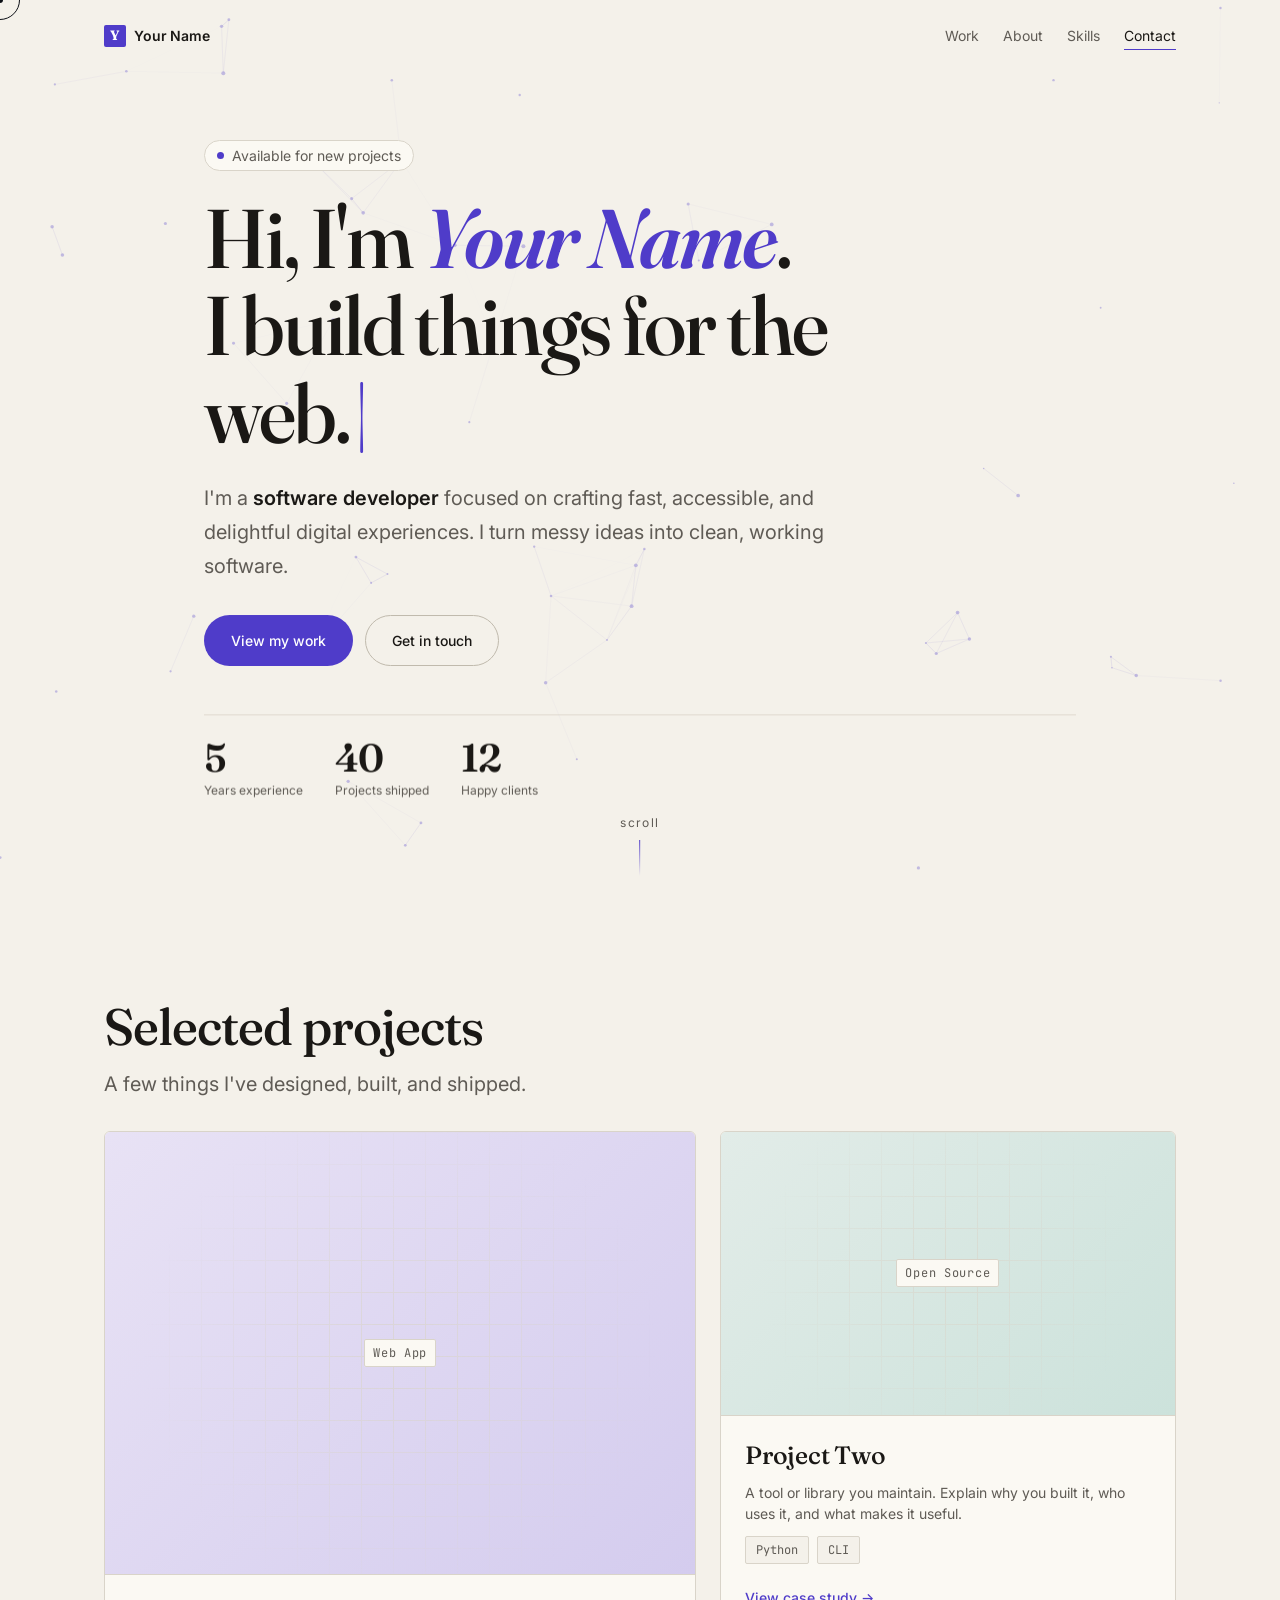
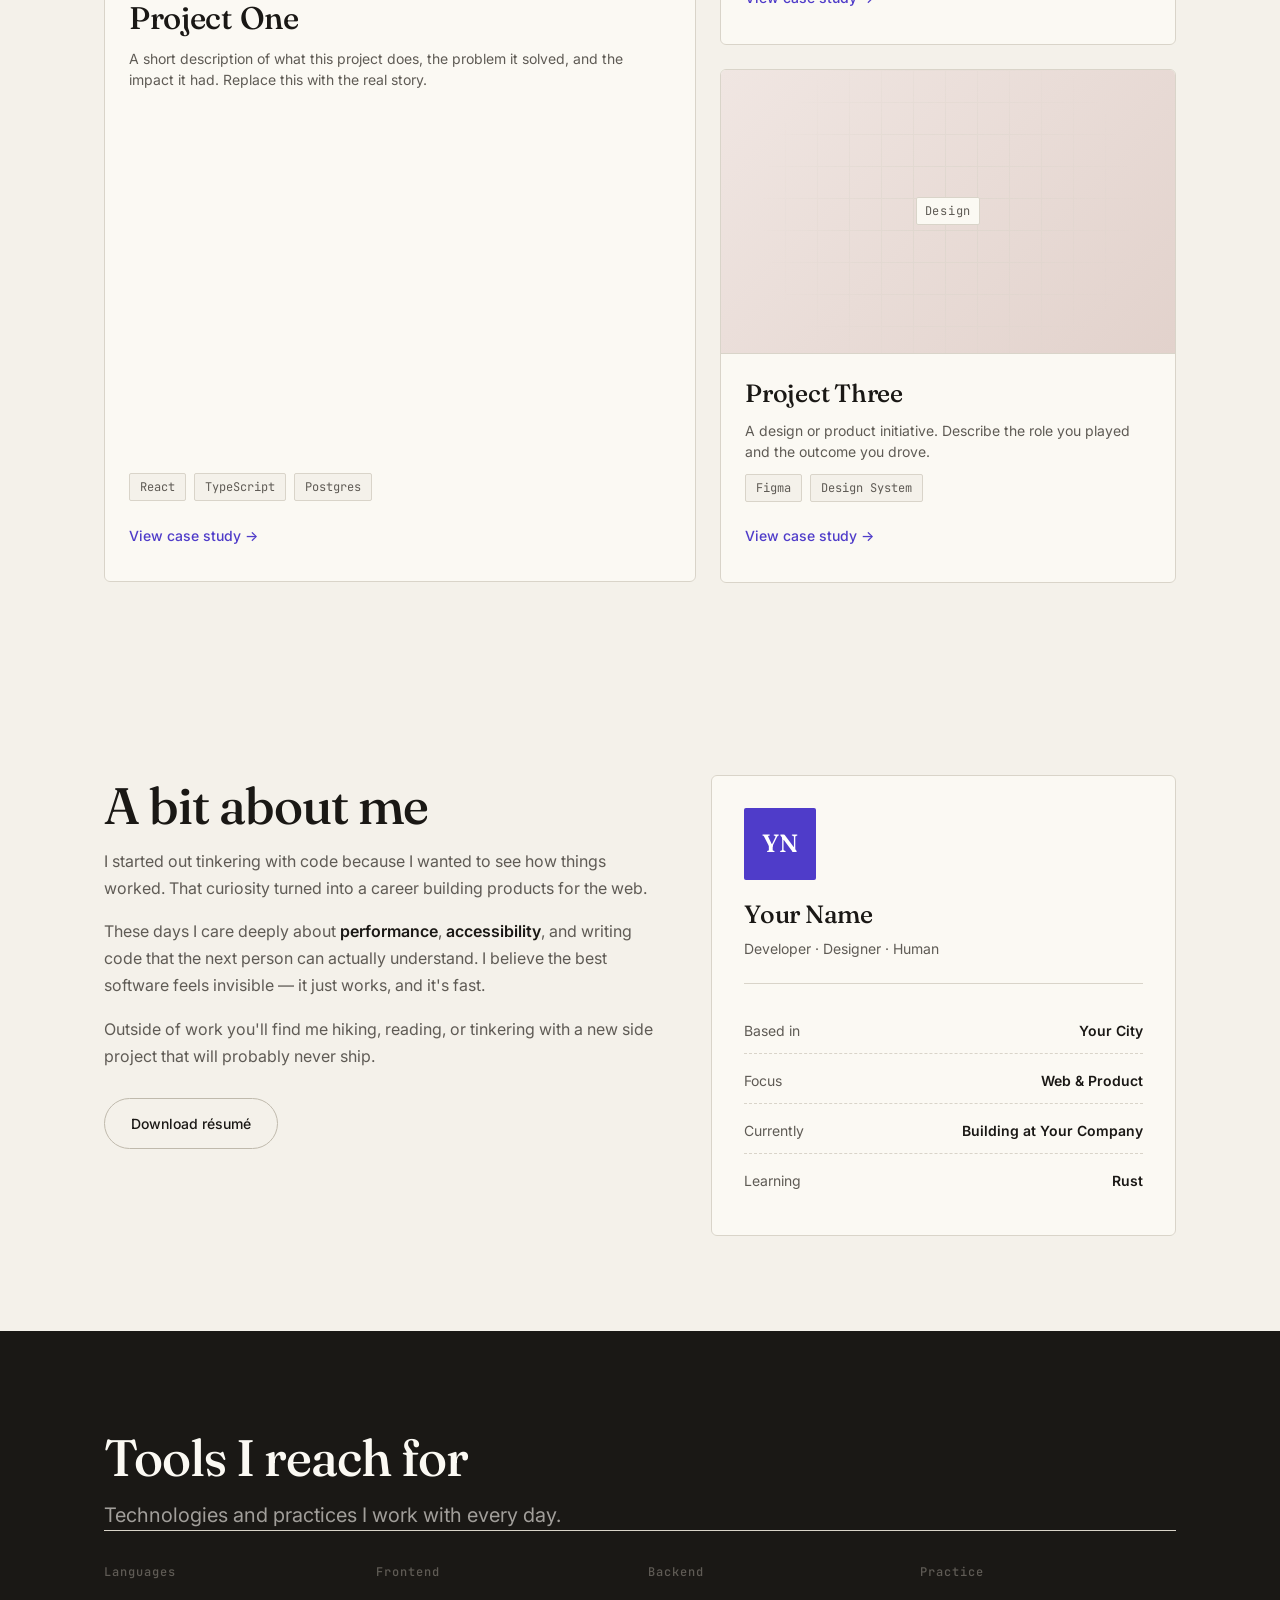
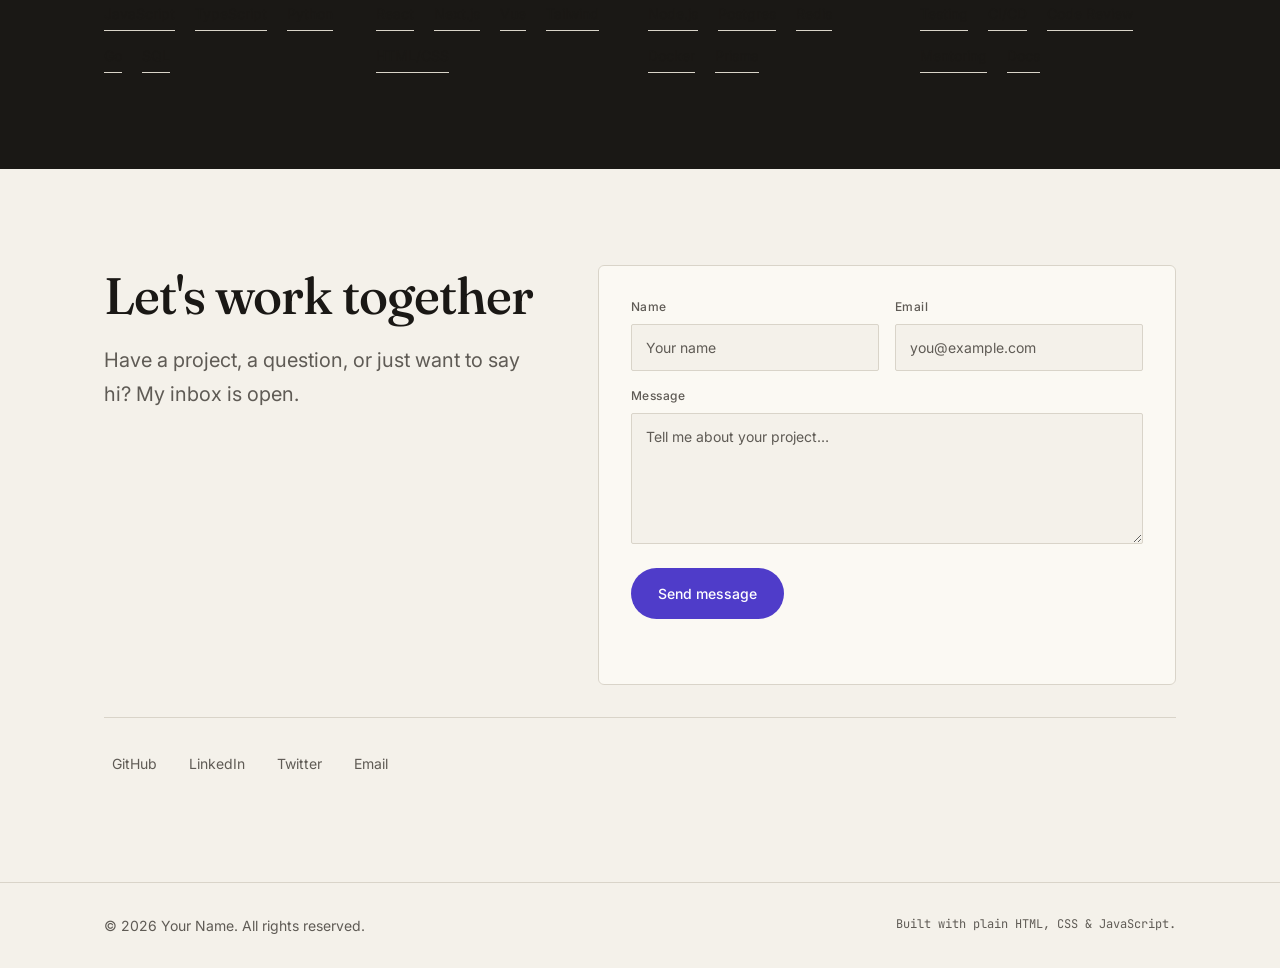
==== index.html @ 892202ac "Initial commit: animated portfolio site" ====
<!DOCTYPE html>
<html lang="en">
<head>
  <meta charset="UTF-8" />
  <meta name="viewport" content="width=device-width, initial-scale=1.0" />
  <title>Your Name — Portfolio</title>
  <meta name="description" content="Personal portfolio of Your Name — developer, builder, and problem solver." />

  <link rel="preconnect" href="https://fonts.googleapis.com" />
  <link rel="preconnect" href="https://fonts.gstatic.com" crossorigin />
  <link href="https://fonts.googleapis.com/css2?family=Fraunces:ital,opsz,wght@0,9..144,400;0,9..144,500;0,9..144,600;1,9..144,500;1,9..144,600&family=Inter:wght@400;500;600&family=JetBrains+Mono:wght@400;500&display=swap" rel="stylesheet" />
  <link rel="stylesheet" href="assets/styles.css" />
  <link rel="icon" href="data:image/svg+xml,<svg xmlns='http://www.w3.org/2000/svg' viewBox='0 0 100 100'><text y='.9em' font-size='90'>Y</text></svg>" />
</head>
<body>
  <!-- Custom cursor -->
  <div class="cursor" aria-hidden="true"></div>
  <div class="cursor-dot" aria-hidden="true"></div>

  <!-- Progress bar -->
  <div class="scroll-progress" aria-hidden="true"></div>

  <!-- ============ NAV ============ -->
  <header class="nav" id="nav">
    <div class="nav__inner container">
      <a href="#top" class="nav__brand">
        <span class="nav__brand-mark">Y</span>
        <span>Your Name</span>
      </a>

      <nav class="nav__links" id="navLinks">
        <a href="#work">Work</a>
        <a href="#about">About</a>
        <a href="#skills">Skills</a>
        <a href="#contact">Contact</a>
      </nav>

      <button class="nav__toggle" id="navToggle" aria-label="Toggle menu" aria-expanded="false">
        <span></span><span></span><span></span>
      </button>
    </div>
  </header>

  <main id="top">
    <!-- ============ HERO ============ -->
    <section class="hero">
      <canvas class="hero__canvas" aria-hidden="true"></canvas>
      <div class="container hero__inner">
        <p class="hero__eyebrow reveal">
          <span class="pulse"></span> Available for new projects
        </p>

        <h1 class="hero__title reveal">
          Hi, I'm <span class="gradient-text">Your Name</span>.<br />
          <span class="typewriter" data-words="I build things for the web.,I craft digital experiences.,I ship clean, working software."></span><span class="type-cursor" aria-hidden="true">|</span>
        </h1>

        <p class="hero__subtitle reveal">
          I'm a <strong>software developer</strong> focused on crafting fast, accessible,
          and delightful digital experiences. I turn messy ideas into clean, working software.
        </p>

        <div class="hero__actions reveal">
          <a href="#work" class="btn btn--primary" data-magnetic>View my work</a>
          <a href="#contact" class="btn btn--ghost" data-magnetic>Get in touch</a>
        </div>

        <div class="hero__meta reveal">
          <div class="stat">
            <span class="stat__num" data-count="5">0</span>
            <span class="stat__label">Years experience</span>
          </div>
          <div class="stat">
            <span class="stat__num" data-count="40">0</span>
            <span class="stat__label">Projects shipped</span>
          </div>
          <div class="stat">
            <span class="stat__num" data-count="12">0</span>
            <span class="stat__label">Happy clients</span>
          </div>
        </div>
      </div>

      <div class="hero__scroll" aria-hidden="true">
        <span>scroll</span>
        <div class="hero__scroll-line"></div>
      </div>
    </section>

    <!-- ============ WORK ============ -->
    <section class="section" id="work">
      <div class="container">
        <header class="section__head reveal">
          <h2 class="section__title">Selected projects</h2>
          <p class="section__desc">A few things I've designed, built, and shipped.</p>
        </header>

        <div class="grid grid--work">
          <article class="card reveal" data-tilt>
            <div class="card__media card__media--a">
              <span class="card__badge">Web App</span>
            </div>
            <div class="card__body">
              <h3 class="card__title">Project One</h3>
              <p class="card__text">
                A short description of what this project does, the problem it solved,
                and the impact it had. Replace this with the real story.
              </p>
              <ul class="tags">
                <li>React</li><li>TypeScript</li><li>Postgres</li>
              </ul>
              <a class="card__link" href="#">View case study</a>
            </div>
          </article>

          <article class="card reveal" data-tilt>
            <div class="card__media card__media--b">
              <span class="card__badge">Open Source</span>
            </div>
            <div class="card__body">
              <h3 class="card__title">Project Two</h3>
              <p class="card__text">
                A tool or library you maintain. Explain why you built it, who uses it,
                and what makes it useful.
              </p>
              <ul class="tags">
                <li>Python</li><li>CLI</li>
              </ul>
              <a class="card__link" href="#">View case study</a>
            </div>
          </article>

          <article class="card reveal" data-tilt>
            <div class="card__media card__media--c">
              <span class="card__badge">Design</span>
            </div>
            <div class="card__body">
              <h3 class="card__title">Project Three</h3>
              <p class="card__text">
                A design or product initiative. Describe the role you played and the
                outcome you drove.
              </p>
              <ul class="tags">
                <li>Figma</li><li>Design System</li>
              </ul>
              <a class="card__link" href="#">View case study</a>
            </div>
          </article>
        </div>
      </div>
    </section>

    <!-- ============ ABOUT ============ -->
    <section class="section" id="about">
      <div class="container about">
        <div class="about__text">
          <h2 class="section__title reveal">A bit about me</h2>
          <p class="reveal">
            I started out tinkering with code because I wanted to see how things worked.
            That curiosity turned into a career building products for the web.
          </p>
          <p class="reveal">
            These days I care deeply about <strong>performance</strong>, <strong>accessibility</strong>,
            and writing code that the next person can actually understand. I believe the best
            software feels invisible — it just works, and it's fast.
          </p>
          <p class="reveal">
            Outside of work you'll find me hiking, reading,
            or tinkering with a new side project that will probably never ship.
          </p>
          <a href="#" class="btn btn--ghost reveal" data-magnetic>Download résumé</a>
        </div>

        <aside class="about__card reveal">
          <div class="avatar">YN</div>
          <h3 class="about__name">Your Name</h3>
          <p class="about__role">Developer · Designer · Human</p>

          <ul class="facts">
            <li><span>Based in</span><strong>Your City</strong></li>
            <li><span>Focus</span><strong>Web &amp; Product</strong></li>
            <li><span>Currently</span><strong>Building at Your Company</strong></li>
            <li><span>Learning</span><strong>Rust</strong></li>
          </ul>
        </aside>
      </div>
    </section>

    <!-- ============ SKILLS ============ -->
    <section class="section section--inverse" id="skills">
      <div class="container">
        <h2 class="section__title reveal">Tools I reach for</h2>
        <p class="section__desc reveal">Technologies and practices I work with every day.</p>

        <div class="skills reveal">
          <div class="skills__group">
            <h3>Languages</h3>
            <ul class="chips">
              <li>JavaScript</li><li>TypeScript</li><li>Python</li><li>Go</li><li>SQL</li>
            </ul>
          </div>
          <div class="skills__group">
            <h3>Frontend</h3>
            <ul class="chips">
              <li>React</li><li>Next.js</li><li>Vue</li><li>Tailwind</li><li>HTML/CSS</li>
            </ul>
          </div>
          <div class="skills__group">
            <h3>Backend</h3>
            <ul class="chips">
              <li>Node.js</li><li>Postgres</li><li>Redis</li><li>Docker</li><li>Prisma</li>
            </ul>
          </div>
          <div class="skills__group">
            <h3>Practice</h3>
            <ul class="chips">
              <li>Testing</li><li>CI/CD</li><li>Code Review</li><li>Mentoring</li><li>Docs</li>
            </ul>
          </div>
        </div>
      </div>
    </section>

    <!-- ============ CONTACT ============ -->
    <section class="section" id="contact">
      <div class="container contact">
        <div>
          <h2 class="section__title reveal">Let's work together</h2>
          <p class="contact__intro reveal">
            Have a project, a question, or just want to say hi? My inbox is open.
          </p>
        </div>

        <form class="form reveal" id="contactForm" novalidate>
          <div class="form__row">
            <label class="field">
              <span>Name</span>
              <input type="text" name="name" placeholder="Your name" required />
            </label>
            <label class="field">
              <span>Email</span>
              <input type="email" name="email" placeholder="you@example.com" required />
            </label>
          </div>
          <label class="field">
            <span>Message</span>
            <textarea name="message" rows="5" placeholder="Tell me about your project…" required></textarea>
          </label>
          <button class="btn btn--primary" type="submit" data-magnetic>Send message</button>
          <p class="form__note" id="formNote" role="status"></p>
        </form>
      </div>
      <div class="container">
        <ul class="socials reveal">
          <li><a href="#" aria-label="GitHub" data-magnetic>GitHub</a></li>
          <li><a href="#" aria-label="LinkedIn" data-magnetic>LinkedIn</a></li>
          <li><a href="#" aria-label="Twitter" data-magnetic>Twitter</a></li>
          <li><a href="mailto:you@example.com" aria-label="Email" data-magnetic>Email</a></li>
        </ul>
      </div>
    </section>
  </main>

  <!-- ============ FOOTER ============ -->
  <footer class="footer">
    <div class="container footer__inner">
      <p>© <span id="year">2026</span> Your Name. All rights reserved.</p>
      <p class="footer__built">Built with plain HTML, CSS &amp; JavaScript.</p>
    </div>
  </footer>

  <button class="to-top" id="toTop" aria-label="Back to top">↑</button>

  <script src="assets/main.js"></script>
</body>
</html>
---- assets/styles.css ----
/* =========================================================
   Portfolio — design tokens + styles
   Theme: warm paper ground, indigo-violet accent.
   ========================================================= */

:root {
  /* ---- Color: named by role ---- */
  --surface-sunken:  #F4F1EA;   /* page ground */
  --surface-raised:  #FBF9F3;   /* panels, cards */
  --surface-active:  #EDE9E0;   /* hover / selected */
  --surface-inverse: #1A1815;   /* dark panels on light ground */

  --line-subtle:     #D9D4C9;
  --line-strong:     #BFB9AC;

  --ink-primary:     #1A1815;   /* body text */
  --ink-secondary:   #5F5B55;   /* metadata — 4.5:1 on --surface-sunken */
  --ink-on-inverse:  #FBF9F3;

  --accent:          #4F3CC9;   /* the one saturated color */
  --accent-hover:    #3F2FB0;
  --accent-quiet:    #E5E1F5;
  --accent-ink:      #FFFFFF;

  --danger:          #C2453A;

  /* ---- Type ---- */
  --font-display: "Fraunces", "Iowan Old Style", "Times New Roman", serif;
  --font-text:    "Inter", system-ui, -apple-system, "Segoe UI", sans-serif;
  --font-data:    "JetBrains Mono", ui-monospace, "SF Mono", Menlo, monospace;

  /* Scale: major third 1.25, 1rem base */
  --text-xs:   0.75rem;
  --text-sm:   0.875rem;
  --text-base: 1rem;
  --text-lg:   1.25rem;
  --text-xl:   1.5625rem;
  --text-2xl:  1.953rem;
  --text-3xl:  2.441rem;
  --text-4xl:  3.052rem;
  --text-5xl:  3.815rem;

  --leading-tight:  1.05;
  --leading-snug:   1.2;
  --leading-normal: 1.5;
  --leading-prose:  1.7;   /* serif body gets more air */

  /* ---- Space: 4px base ---- */
  --space-1:  0.25rem;
  --space-2:  0.5rem;
  --space-3:  0.75rem;
  --space-4:  1rem;
  --space-6:  1.5rem;
  --space-8:  2rem;
  --space-12: 3rem;
  --space-16: 4rem;
  --space-24: 6rem;

  /* ---- Shape ---- */
  --radius-tight: 2px;
  --radius-panel: 6px;
  --radius-pill:  999px;

  /* ---- Motion ---- */
  --dur-micro:  120ms;
  --dur-small:  200ms;
  --dur-medium: 320ms;
  --dur-large:  520ms;

  --ease-out:       cubic-bezier(0.16, 1, 0.3, 1);
  --ease-in:        cubic-bezier(0.55, 0, 1, 0.45);
  --ease-in-out:    cubic-bezier(0.65, 0, 0.35, 1);
  --ease-overshoot: cubic-bezier(0.34, 1.56, 0.64, 1);

  /* ---- Layout ---- */
  --container: 1120px;
  --nav-h: 72px;
  --max-prose: 68ch;
}

/* ---------- Reset ---------- */
*, *::before, *::after { box-sizing: border-box; }
* { margin: 0; }

html {
  scroll-behavior: smooth;
  scroll-padding-top: var(--nav-h);
  -webkit-text-size-adjust: 100%;
}

body {
  font-family: var(--font-text);
  font-size: var(--text-base);
  line-height: var(--leading-normal);
  background: var(--surface-sunken);
  color: var(--ink-primary);
  -webkit-font-smoothing: antialiased;
  text-rendering: optimizeLegibility;
  overflow-x: hidden;
}

img, svg, canvas { display: block; max-width: 100%; }
a { color: inherit; text-decoration: none; }
button { font: inherit; color: inherit; cursor: pointer; }
ul { list-style: none; padding: 0; }

:focus-visible {
  outline: 2px solid var(--accent);
  outline-offset: 3px;
  border-radius: var(--radius-tight);
}

.container {
  width: 100%;
  max-width: var(--container);
  margin-inline: auto;
  padding-inline: var(--space-6);
}

/* ---------- Scroll progress ---------- */
.scroll-progress {
  position: fixed;
  inset: 0 auto auto 0;
  height: 2px;
  width: 0%;
  background: var(--accent);
  z-index: 120;
  transition: width 80ms linear;
}

/* =========================================================
   CUSTOM CURSOR
   ========================================================= */
.cursor,
.cursor-dot {
  position: fixed;
  top: 0; left: 0;
  pointer-events: none;
  z-index: 200;
  mix-blend-mode: difference;
  will-change: transform;
}
.cursor {
  width: 40px; height: 40px;
  margin: -20px 0 0 -20px;
  border: 1px solid #fff;
  border-radius: 50%;
  transition: width var(--dur-micro) var(--ease-out),
              height var(--dur-micro) var(--ease-out),
              margin var(--dur-micro) var(--ease-out),
              background var(--dur-micro) var(--ease-out);
}
.cursor-dot {
  width: 6px; height: 6px;
  margin: -3px 0 0 -3px;
  background: #fff;
  border-radius: 50%;
}
.cursor.is-hover {
  width: 72px; height: 72px;
  margin: -36px 0 0 -36px;
  background: rgba(255, 255, 255, 0.08);
}
@media (hover: none), (pointer: coarse) {
  .cursor, .cursor-dot { display: none; }
}

/* =========================================================
   NAV
   ========================================================= */
.nav {
  position: fixed;
  inset: 0 0 auto 0;
  height: var(--nav-h);
  z-index: 100;
  transition: background var(--dur-small) var(--ease-out),
              border-color var(--dur-small) var(--ease-out),
              backdrop-filter var(--dur-small);
  border-bottom: 1px solid transparent;
}
.nav.is-stuck {
  background: rgba(244, 241, 234, 0.82);
  backdrop-filter: blur(14px) saturate(140%);
  border-bottom-color: var(--line-subtle);
}
.nav__inner {
  height: 100%;
  display: flex;
  align-items: center;
  justify-content: space-between;
  gap: var(--space-6);
}
.nav__brand {
  display: flex;
  align-items: center;
  gap: var(--space-2);
  font-weight: 600;
  letter-spacing: -0.01em;
  font-size: var(--text-sm);
  min-height: 44px;
}
.nav__brand-mark {
  width: 22px; height: 22px;
  border-radius: var(--radius-tight);
  background: var(--accent);
  display: grid;
  place-items: center;
  color: var(--accent-ink);
  font-family: var(--font-display);
  font-weight: 700;
  font-size: 0.85rem;
}
.nav__links {
  display: flex;
  gap: var(--space-6);
  font-size: var(--text-sm);
  color: var(--ink-secondary);
}
.nav__links a {
  position: relative;
  padding: var(--space-1) 0;
  transition: color var(--dur-micro) var(--ease-out);
}
.nav__links a:hover { color: var(--ink-primary); }
.nav__links a.is-active { color: var(--ink-primary); }
.nav__links a::after {
  content: "";
  position: absolute;
  left: 0; bottom: 0;
  width: 0; height: 1px;
  background: var(--accent);
  transition: width var(--dur-small) var(--ease-out);
}
.nav__links a:hover::after,
.nav__links a.is-active::after { width: 100%; }

.nav__toggle {
  display: none;
  width: 44px; height: 44px;
  background: transparent;
  border: 1px solid var(--line-subtle);
  border-radius: var(--radius-tight);
  padding: 11px 10px;
  flex-direction: column;
  justify-content: space-between;
}
.nav__toggle span {
  display: block;
  height: 2px;
  width: 100%;
  background: var(--ink-primary);
  transition: transform var(--dur-small) var(--ease-out), opacity var(--dur-micro);
}
.nav.is-open .nav__toggle span:nth-child(1) { transform: translateY(9px) rotate(45deg); }
.nav.is-open .nav__toggle span:nth-child(2) { opacity: 0; }
.nav.is-open .nav__toggle span:nth-child(3) { transform: translateY(-9px) rotate(-45deg); }

/* =========================================================
   HERO
   ========================================================= */
.hero {
  position: relative;
  min-height: 100svh;
  display: flex;
  align-items: center;
  padding: calc(var(--nav-h) + var(--space-8)) 0 var(--space-16);
  overflow: hidden;
  background: var(--surface-sunken);
}

.hero__canvas {
  position: absolute;
  inset: 0;
  width: 100%;
  height: 100%;
  pointer-events: none;
  opacity: 0.55;
}

.hero__inner { position: relative; z-index: 1; max-width: 920px; }

.hero__eyebrow {
  display: inline-flex;
  align-items: center;
  gap: var(--space-2);
  font-size: var(--text-sm);
  color: var(--ink-secondary);
  border: 1px solid var(--line-subtle);
  background: var(--surface-raised);
  padding: var(--space-1) var(--space-3);
  border-radius: var(--radius-pill);
  margin-bottom: var(--space-6);
}
.pulse {
  width: 7px; height: 7px;
  border-radius: 50%;
  background: var(--accent);
  box-shadow: 0 0 0 0 var(--accent-quiet);
  animation: pulse 2.4s infinite;
}
@keyframes pulse {
  70%  { box-shadow: 0 0 0 9px rgba(79, 60, 201, 0); }
  100% { box-shadow: 0 0 0 0 rgba(79, 60, 201, 0); }
}

.hero__title {
  font-family: var(--font-display);
  font-size: clamp(2.6rem, 7vw, 5.2rem);
  line-height: var(--leading-tight);
  letter-spacing: -0.025em;
  font-weight: 500;
  margin-bottom: var(--space-6);
  max-width: 14ch;
}

.hero__title .gradient-text {
  font-style: italic;
  font-weight: 600;
  color: var(--accent);
  background: none;
  -webkit-background-clip: border-box;
  background-clip: border-box;
}

/* typewriter */
.typewriter { color: var(--ink-primary); }
.type-cursor {
  display: inline-block;
  margin-left: 2px;
  color: var(--accent);
  animation: blink 1s steps(2, start) infinite;
}
@keyframes blink { 50% { opacity: 0; } }

.hero__subtitle {
  font-size: var(--text-lg);
  color: var(--ink-secondary);
  max-width: 52ch;
  margin-bottom: var(--space-8);
  line-height: var(--leading-prose);
}
.hero__subtitle strong { color: var(--ink-primary); font-weight: 600; }

.hero__actions {
  display: flex;
  flex-wrap: wrap;
  gap: var(--space-3);
  margin-bottom: var(--space-12);
}

.btn {
  display: inline-flex;
  align-items: center;
  justify-content: center;
  gap: var(--space-2);
  padding: 14px 26px;
  border-radius: var(--radius-pill);
  font-weight: 500;
  font-size: var(--text-sm);
  border: 1px solid transparent;
  transition: background var(--dur-micro) var(--ease-out),
              color var(--dur-micro) var(--ease-out),
              border-color var(--dur-micro) var(--ease-out),
              transform var(--dur-small) var(--ease-out),
              box-shadow var(--dur-small) var(--ease-out);
  position: relative;
  overflow: hidden;
}
.btn--primary {
  background: var(--accent);
  color: var(--accent-ink);
}
.btn--primary:hover {
  background: var(--accent-hover);
  transform: translateY(-2px);
  box-shadow: 0 12px 30px -12px rgba(79, 60, 201, 0.45);
}
.btn--ghost {
  border-color: var(--line-strong);
  background: transparent;
  color: var(--ink-primary);
}
.btn--ghost:hover {
  border-color: var(--accent);
  color: var(--accent);
  transform: translateY(-2px);
}
.btn:active { transform: translateY(0) scale(0.98); }

.hero__meta {
  display: flex;
  flex-wrap: wrap;
  gap: var(--space-8);
  padding-top: var(--space-6);
  border-top: 1px solid var(--line-subtle);
}
.stat { display: flex; flex-direction: column; gap: var(--space-1); }
.stat__num {
  font-family: var(--font-display);
  font-size: var(--text-3xl);
  font-weight: 600;
  letter-spacing: -0.02em;
  color: var(--ink-primary);
  line-height: 1;
}
.stat__label {
  font-size: var(--text-xs);
  color: var(--ink-secondary);
  text-transform: none;
  letter-spacing: 0;
}

.hero__scroll {
  position: absolute;
  bottom: var(--space-6);
  left: 50%;
  transform: translateX(-50%);
  display: flex;
  flex-direction: column;
  align-items: center;
  gap: var(--space-2);
  font-size: var(--text-xs);
  letter-spacing: 0.12em;
  text-transform: lowercase;
  color: var(--ink-secondary);
}
.hero__scroll-line {
  width: 1px; height: 36px;
  background: linear-gradient(to bottom, var(--accent), transparent);
  animation: scrollLine 2.2s var(--ease-in-out) infinite;
}
@keyframes scrollLine {
  0%, 100% { opacity: 0.2; transform: scaleY(0.5); transform-origin: top; }
  50%      { opacity: 1;    transform: scaleY(1);  transform-origin: top; }
}

/* =========================================================
   SECTIONS
   ========================================================= */
.section { padding: clamp(var(--space-16), 9vw, var(--space-24)) 0; position: relative; }
.section--inverse {
  background: var(--surface-inverse);
  color: var(--ink-on-inverse);
}
.section--inverse .section__tag { color: var(--accent-quiet); }
.section--inverse .section__desc { color: rgba(251, 249, 243, 0.6); }

.section__head { margin-bottom: var(--space-8); max-width: 62ch; }
.section__title {
  font-family: var(--font-display);
  font-size: clamp(2rem, 4.5vw, 3.2rem);
  font-weight: 500;
  letter-spacing: -0.02em;
  line-height: var(--leading-snug);
  margin-bottom: var(--space-3);
}
.section__desc {
  color: var(--ink-secondary);
  font-size: var(--text-lg);
  max-width: 52ch;
}

/* =========================================================
   WORK — asymmetric grid, not identical cards
   ========================================================= */
.grid--work {
  display: grid;
  grid-template-columns: 1.3fr 1fr;
  grid-template-rows: auto auto;
  gap: var(--space-6);
}
.grid--work .card:first-child {
  grid-row: 1 / 3;
}

.card {
  background: var(--surface-raised);
  border: 1px solid var(--line-subtle);
  border-radius: var(--radius-panel);
  overflow: hidden;
  display: flex;
  flex-direction: column;
  transition: transform var(--dur-small) var(--ease-out),
              border-color var(--dur-small) var(--ease-out),
              box-shadow var(--dur-small) var(--ease-out);
  will-change: transform;
}
.card:hover {
  transform: translateY(-4px);
  border-color: var(--accent);
  box-shadow: 0 18px 40px -20px rgba(79, 60, 201, 0.25);
}
.card__media {
  aspect-ratio: 16 / 10;
  position: relative;
  display: grid;
  place-items: center;
  border-bottom: 1px solid var(--line-subtle);
  overflow: hidden;
}
.card:first-child .card__media { aspect-ratio: 4 / 3; }
.card__media--a { background: linear-gradient(135deg, #E8E2F5 0%, #D4CCEE 100%); }
.card__media--b { background: linear-gradient(135deg, #E2ECE8 0%, #CCE2DB 100%); }
.card__media--c { background: linear-gradient(135deg, #F0E6E2 0%, #E2D2CC 100%); }

.card__media::after {
  content: "";
  position: absolute;
  inset: 0;
  background-image:
    linear-gradient(var(--line-subtle) 1px, transparent 1px),
    linear-gradient(90deg, var(--line-subtle) 1px, transparent 1px);
  background-size: 32px 32px;
  mask-image: radial-gradient(circle at 50% 50%, #000 10%, transparent 70%);
  opacity: 0.6;
}
.card__badge {
  position: relative;
  z-index: 1;
  font-family: var(--font-data);
  font-size: var(--text-xs);
  letter-spacing: 0.06em;
  color: var(--ink-secondary);
  background: var(--surface-raised);
  border: 1px solid var(--line-subtle);
  padding: var(--space-1) var(--space-2);
  border-radius: var(--radius-tight);
}
.card__body { padding: var(--space-6); display: flex; flex-direction: column; gap: var(--space-3); flex: 1; }
.card__title {
  font-family: var(--font-display);
  font-size: var(--text-xl);
  font-weight: 500;
  letter-spacing: -0.01em;
  line-height: var(--leading-snug);
}
.card:first-child .card__title { font-size: var(--text-2xl); }
.card__text { color: var(--ink-secondary); font-size: var(--text-sm); flex: 1; line-height: var(--leading-normal); }

.tags { display: flex; flex-wrap: wrap; gap: var(--space-2); }
.tags li {
  font-family: var(--font-data);
  font-size: var(--text-xs);
  color: var(--ink-secondary);
  border: 1px solid var(--line-subtle);
  border-radius: var(--radius-tight);
  padding: 4px 10px;
  background: var(--surface-sunken);
}
.card__link {
  color: var(--accent);
  font-weight: 500;
  font-size: var(--text-sm);
  display: inline-flex;
  align-items: center;
  gap: var(--space-1);
  min-height: 44px;
  transition: gap var(--dur-small) var(--ease-out), color var(--dur-micro);
}
.card__link:hover { gap: var(--space-2); color: var(--accent-hover); }
.card__link::after { content: "→"; transition: transform var(--dur-small) var(--ease-out); }
.card__link:hover::after { transform: translateX(3px); }

/* =========================================================
   ABOUT — split, not card kit
   ========================================================= */
.about {
  display: grid;
  grid-template-columns: 1.2fr 1fr;
  gap: var(--space-12);
  align-items: start;
}
.about__text p {
  color: var(--ink-secondary);
  margin-bottom: var(--space-4);
  max-width: var(--max-prose);
  line-height: var(--leading-prose);
}
.about__text strong { color: var(--ink-primary); font-weight: 600; }
.about__text .btn { margin-top: var(--space-3); }

.about__card {
  background: var(--surface-raised);
  border: 1px solid var(--line-subtle);
  border-radius: var(--radius-panel);
  padding: var(--space-8);
}
.avatar {
  width: 72px; height: 72px;
  border-radius: var(--radius-tight);
  display: grid;
  place-items: center;
  font-family: var(--font-display);
  font-size: var(--text-xl);
  font-weight: 600;
  color: var(--accent-ink);
  background: var(--accent);
  margin-bottom: var(--space-4);
}
.about__name {
  font-family: var(--font-display);
  font-size: var(--text-xl);
  font-weight: 500;
  letter-spacing: -0.01em;
  margin-bottom: var(--space-1);
}
.about__role {
  color: var(--ink-secondary);
  font-size: var(--text-sm);
  margin-bottom: var(--space-6);
  padding-bottom: var(--space-6);
  border-bottom: 1px solid var(--line-subtle);
}

.facts { display: grid; gap: var(--space-1); }
.facts li {
  display: flex;
  justify-content: space-between;
  gap: var(--space-4);
  padding: var(--space-3) 0;
  border-bottom: 1px dashed var(--line-subtle);
  font-size: var(--text-sm);
}
.facts li:last-child { border-bottom: 0; }
.facts span { color: var(--ink-secondary); }
.facts strong { font-weight: 600; text-align: right; }

/* =========================================================
   SKILLS
   ========================================================= */
.skills {
  display: grid;
  grid-template-columns: repeat(4, 1fr);
  gap: var(--space-4);
  border-top: 1px solid var(--line-subtle);
  padding-top: var(--space-8);
}
.skills__group h3 {
  font-family: var(--font-data);
  font-size: var(--text-xs);
  letter-spacing: 0.08em;
  color: var(--ink-secondary);
  margin-bottom: var(--space-4);
  font-weight: 500;
}
.chips { display: flex; flex-wrap: wrap; gap: var(--space-2); }
.chips li {
  font-size: var(--text-sm);
  color: var(--ink-primary);
  padding: 6px 0;
  border-bottom: 1px solid var(--line-subtle);
  margin-right: var(--space-3);
  transition: color var(--dur-micro) var(--ease-out),
              border-color var(--dur-micro) var(--ease-out);
}
.chips li:hover { color: var(--accent); border-color: var(--accent); }

/* =========================================================
   CONTACT
   ========================================================= */
.contact {
  display: grid;
  grid-template-columns: 1fr 1fr;
  gap: var(--space-12);
  align-items: start;
}
.contact .section__head { margin-bottom: 0; }
.contact__intro {
  color: var(--ink-secondary);
  font-size: var(--text-lg);
  margin-top: var(--space-4);
  line-height: var(--leading-prose);
  max-width: 40ch;
}

.form {
  background: var(--surface-raised);
  border: 1px solid var(--line-subtle);
  border-radius: var(--radius-panel);
  padding: var(--space-8);
  display: grid;
  gap: var(--space-4);
}
.form__row { display: grid; grid-template-columns: 1fr 1fr; gap: var(--space-4); }

.field { display: grid; gap: var(--space-2); }
.field span {
  font-size: var(--text-xs);
  font-weight: 500;
  color: var(--ink-secondary);
  letter-spacing: 0.04em;
}
.field input,
.field textarea {
  font: inherit;
  font-size: var(--text-sm);
  color: var(--ink-primary);
  background: var(--surface-sunken);
  border: 1px solid var(--line-subtle);
  border-radius: var(--radius-tight);
  padding: 12px 14px;
  resize: vertical;
  transition: border-color var(--dur-micro) var(--ease-out),
              box-shadow var(--dur-micro) var(--ease-out),
              background var(--dur-micro);
}
.field input::placeholder,
.field textarea::placeholder { color: var(--ink-secondary); }
.field input:focus,
.field textarea:focus {
  outline: none;
  border-color: var(--accent);
  box-shadow: 0 0 0 3px var(--accent-quiet);
  background: var(--surface-raised);
}
.field.is-error input,
.field.is-error textarea { border-color: var(--danger); }
.field.is-error input:focus,
.field.is-error textarea:focus { box-shadow: 0 0 0 3px rgba(194, 69, 58, 0.18); }

.form .btn { justify-self: start; margin-top: var(--space-2); }
.form__note { font-size: var(--text-sm); color: var(--accent); min-height: 1.2em; }
.form__note.is-error { color: var(--danger); }

.socials {
  display: flex;
  flex-wrap: wrap;
  gap: var(--space-4);
  margin-top: var(--space-8);
  padding-top: var(--space-6);
  border-top: 1px solid var(--line-subtle);
}
.socials a {
  font-size: var(--text-sm);
  color: var(--ink-secondary);
  padding: var(--space-2) var(--space-2);
  min-height: 44px;
  display: inline-flex;
  align-items: center;
  border-bottom: 1px solid transparent;
  transition: color var(--dur-micro) var(--ease-out),
              border-color var(--dur-micro) var(--ease-out);
}
.socials a:hover { color: var(--accent); border-color: var(--accent); }

/* =========================================================
   FOOTER
   ========================================================= */
.footer {
  border-top: 1px solid var(--line-subtle);
  padding: var(--space-8) 0;
  background: var(--surface-sunken);
}
.footer__inner {
  display: flex;
  flex-wrap: wrap;
  justify-content: space-between;
  gap: var(--space-3);
  font-size: var(--text-sm);
  color: var(--ink-secondary);
}
.footer__built { font-family: var(--font-data); font-size: var(--text-xs); }

.to-top {
  position: fixed;
  right: var(--space-6); bottom: var(--space-6);
  width: 44px; height: 44px;
  border-radius: var(--radius-tight);
  border: 1px solid var(--line-subtle);
  background: var(--surface-raised);
  font-size: var(--text-lg);
  display: grid;
  place-items: center;
  opacity: 0;
  pointer-events: none;
  transform: translateY(12px);
  transition: opacity var(--dur-small) var(--ease-out),
              transform var(--dur-small) var(--ease-out),
              border-color var(--dur-micro);
  z-index: 90;
}
.to-top.is-visible { opacity: 1; pointer-events: auto; transform: translateY(0); }
.to-top:hover { border-color: var(--accent); color: var(--accent); }

/* =========================================================
   REVEAL (scroll-driven where supported, IO fallback)
   ========================================================= */
.reveal {
  opacity: 0;
  transform: translateY(20px);
  transition: opacity var(--dur-medium) var(--ease-out),
              transform var(--dur-medium) var(--ease-out);
  will-change: opacity, transform;
}
.reveal.is-in { opacity: 1; transform: none; }

@supports (animation-timeline: view()) {
  .reveal {
    animation: reveal-in linear both;
    animation-timeline: view();
    animation-range: entry 0% cover 30%;
    transition: none;
    opacity: 1;
    transform: none;
  }
  @keyframes reveal-in {
    from { opacity: 0; transform: translateY(20px); }
    to   { opacity: 1; transform: none; }
  }
}

/* =========================================================
   RESPONSIVE
   ========================================================= */
@media (max-width: 960px) {
  .grid--work { grid-template-columns: 1fr; }
  .grid--work .card:first-child { grid-row: auto; }
  .card:first-child .card__media { aspect-ratio: 16 / 10; }
  .skills { grid-template-columns: repeat(2, 1fr); }
  .contact { grid-template-columns: 1fr; gap: var(--space-8); }
  .about { grid-template-columns: 1fr; gap: var(--space-8); }
}

@media (max-width: 680px) {
  .nav__links {
    position: fixed;
    inset: var(--nav-h) 0 auto 0;
    flex-direction: column;
    gap: 0;
    background: rgba(244, 241, 234, 0.96);
    backdrop-filter: blur(14px);
    border-bottom: 1px solid var(--line-subtle);
    padding: var(--space-2) var(--space-6) var(--space-4);
    transform: translateY(-8px);
    opacity: 0;
    pointer-events: none;
    transition: opacity var(--dur-small), transform var(--dur-small) var(--ease-out);
  }
  .nav.is-open .nav__links { opacity: 1; transform: none; pointer-events: auto; }
  .nav__links a { padding: var(--space-3) 0; border-bottom: 1px solid var(--line-subtle); }
  .nav__links a::after { display: none; }
  .nav__toggle { display: flex; }

  .form__row { grid-template-columns: 1fr; }
  .hero__meta { gap: var(--space-6); }
  .hero__actions .btn { flex: 1 1 auto; }
  .footer__inner { justify-content: center; text-align: center; }
  .skills { grid-template-columns: 1fr; }
}

/* =========================================================
   REDUCED MOTION
   ========================================================= */
@media (prefers-reduced-motion: reduce) {
  html { scroll-behavior: auto; }
  *, *::before, *::after {
    animation-duration: 0.01ms !important;
    animation-iteration-count: 1 !important;
    transition-duration: 0.01ms !important;
    scroll-behavior: auto !important;
  }
  .reveal {
    opacity: 1 !important;
    transform: none !important;
    animation: none !important;
  }
  .pulse, .type-cursor, .hero__scroll-line { animation: none !important; }
.hero__canvas { display: none !important; }
}
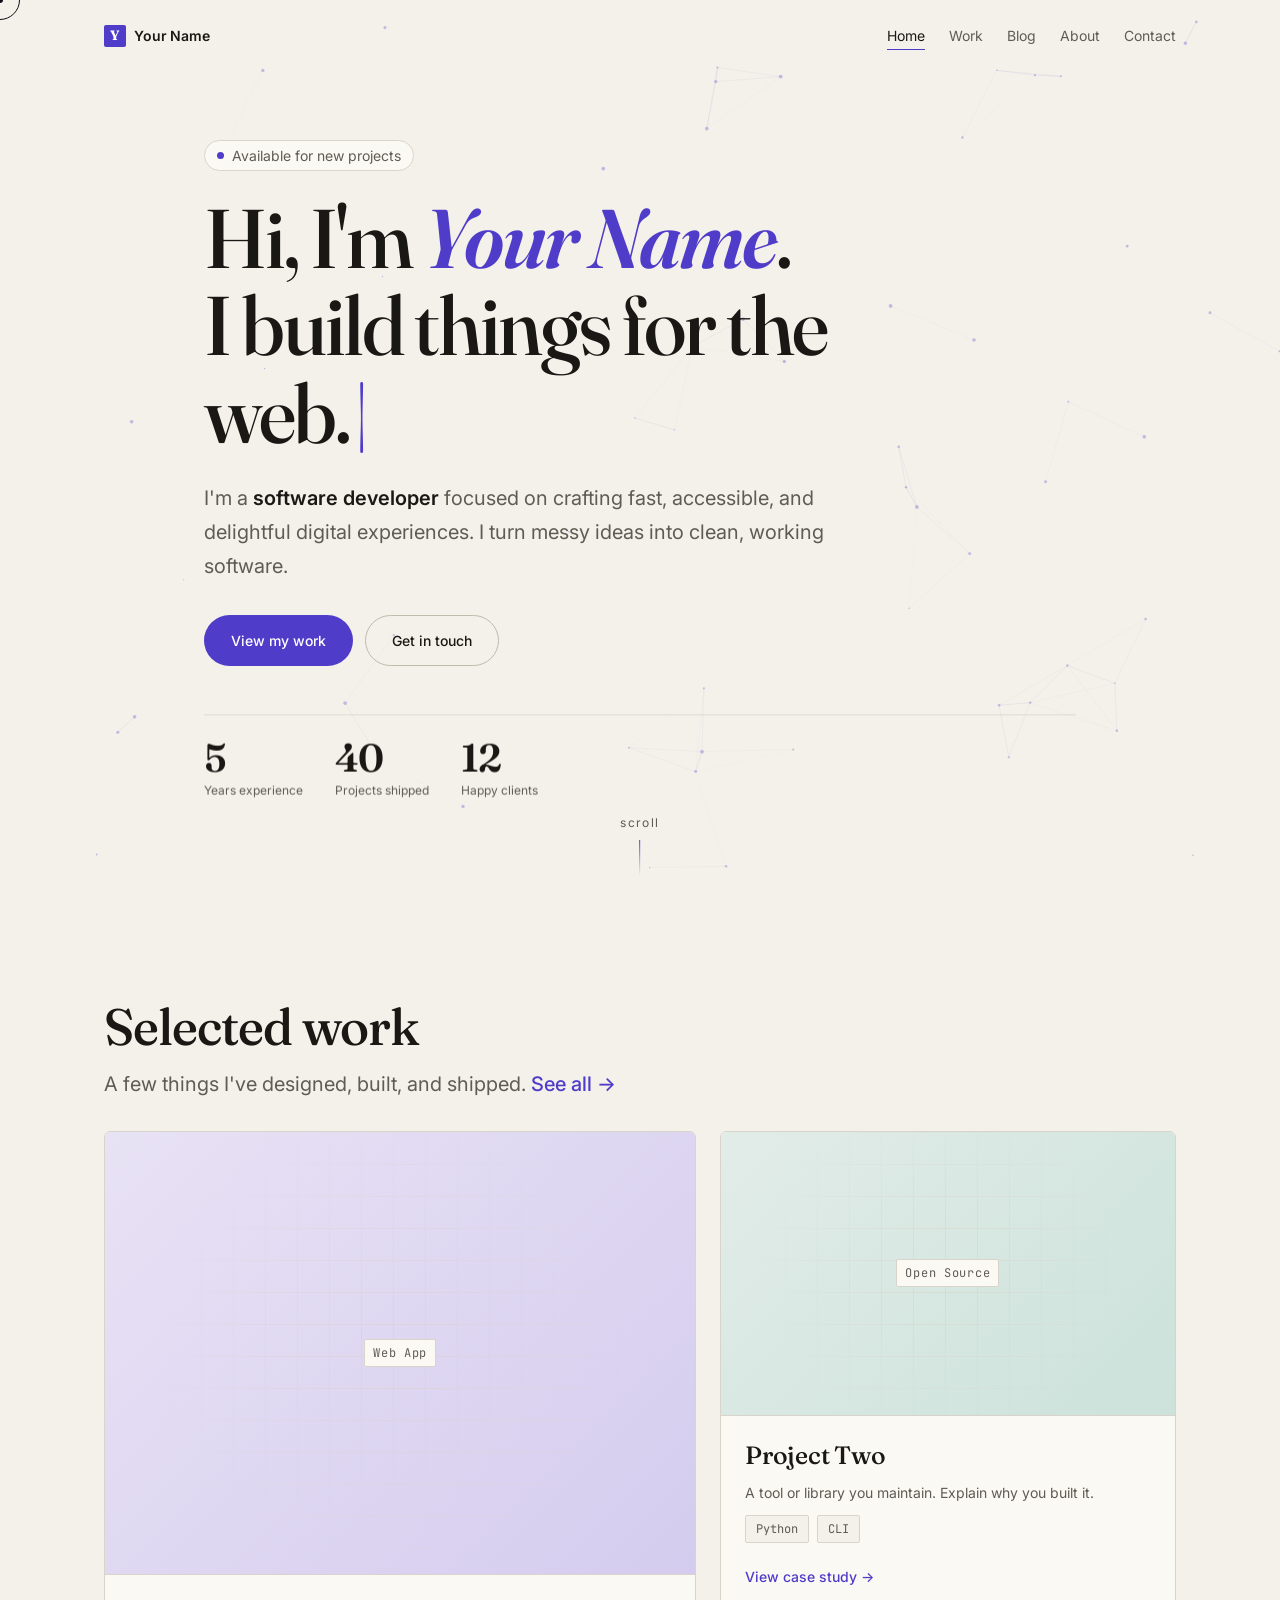
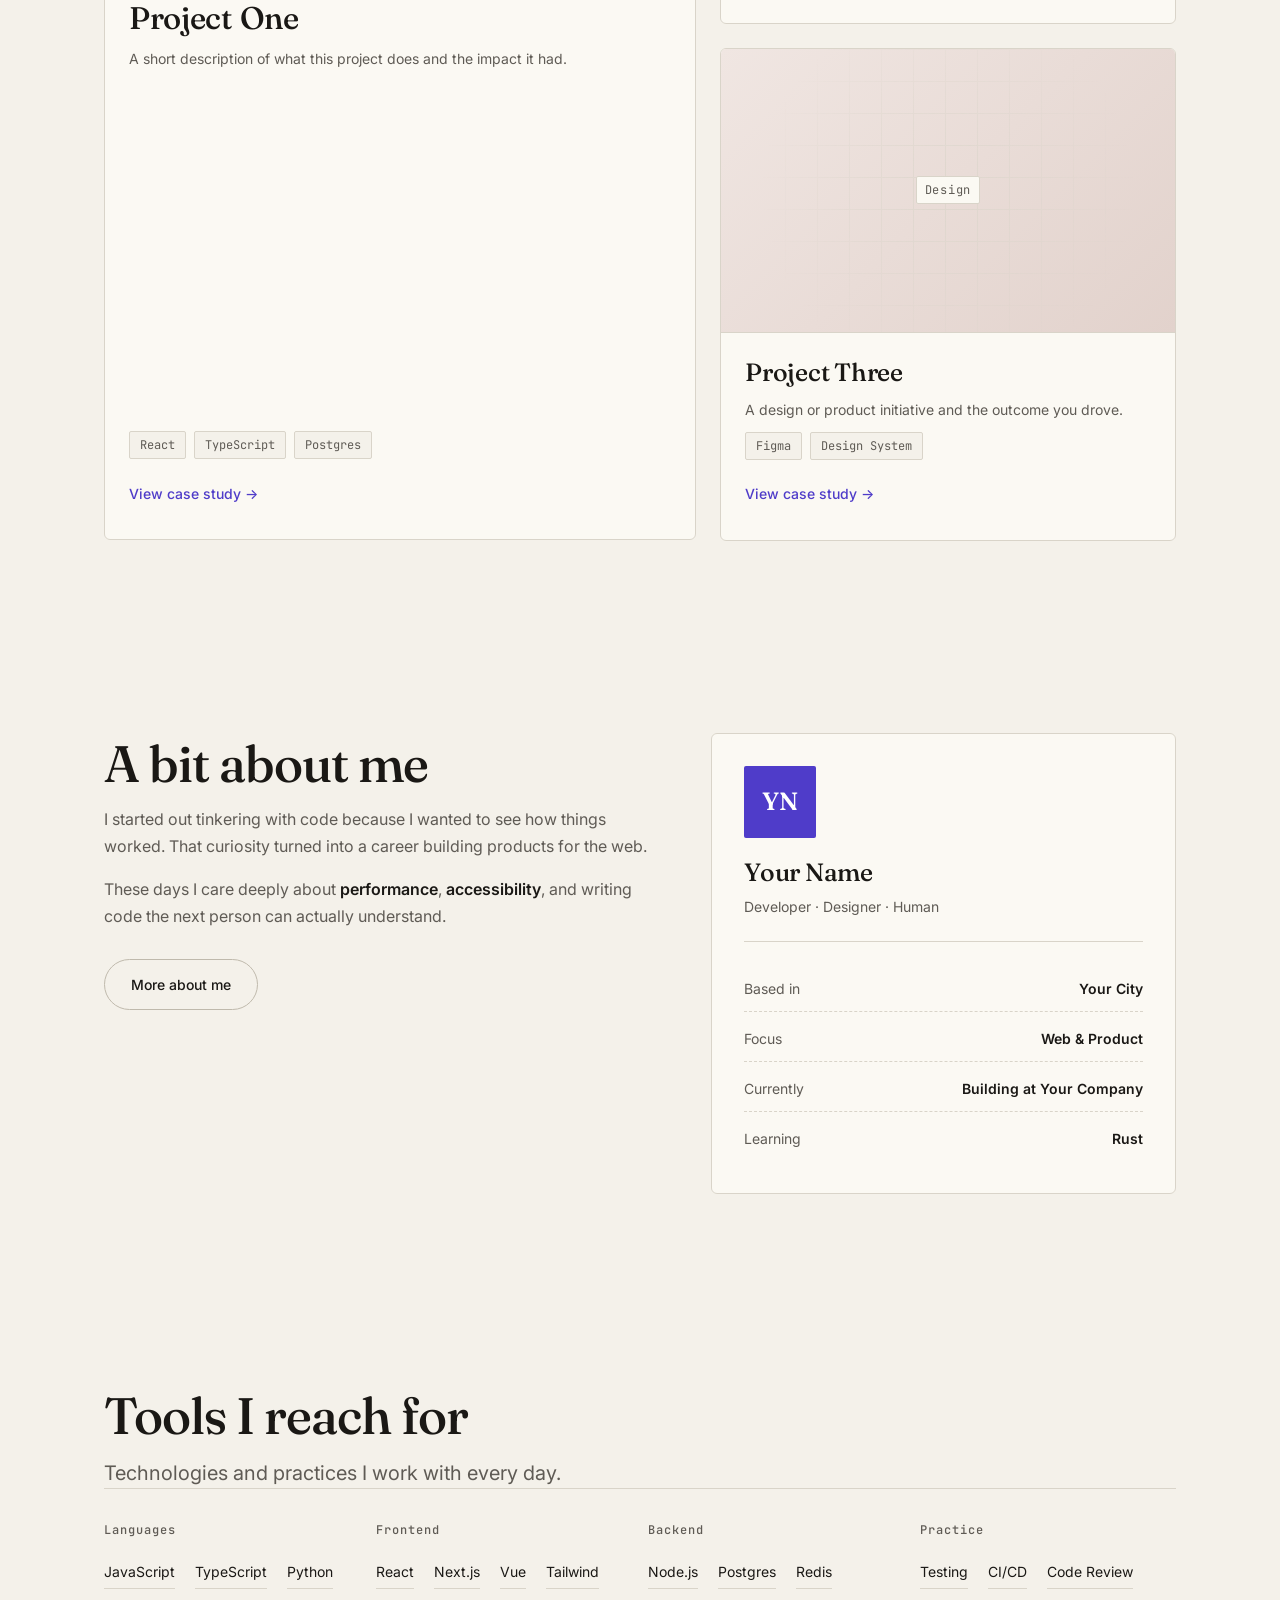
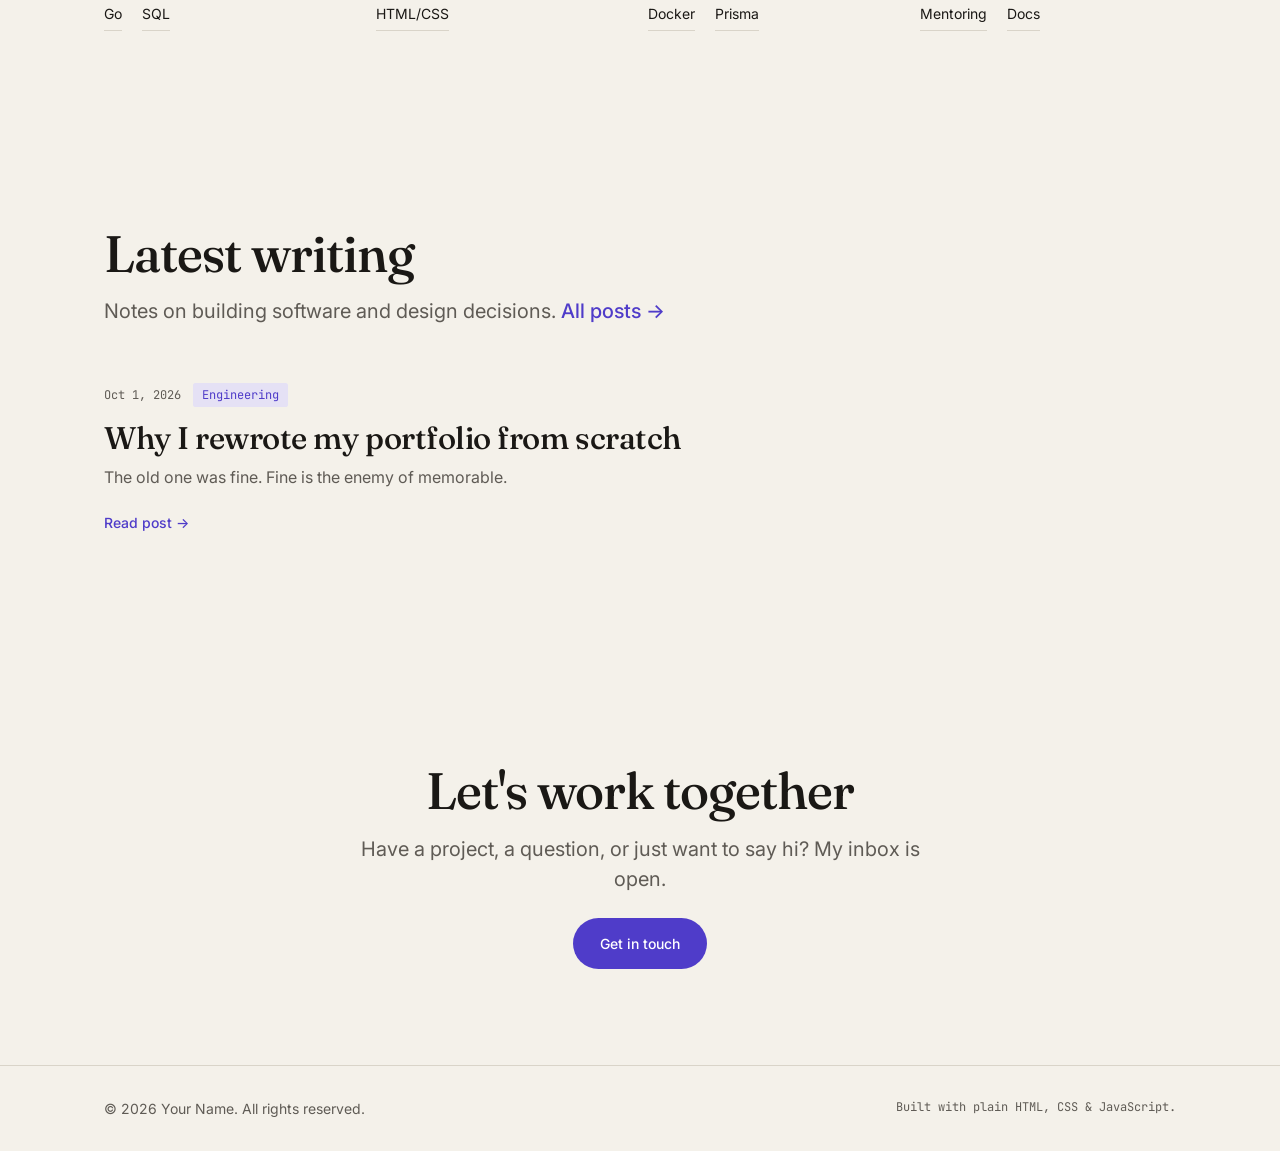
==== commit 0337fd8b: "Add multi-page site: work, blog, post, about, contact + improved UI" ====
--- a/index.html
+++ b/index.html
@@ -5,7 +5,6 @@
   <meta name="viewport" content="width=device-width, initial-scale=1.0" />
   <title>Your Name — Portfolio</title>
   <meta name="description" content="Personal portfolio of Your Name — developer, builder, and problem solver." />
-
   <link rel="preconnect" href="https://fonts.googleapis.com" />
   <link rel="preconnect" href="https://fonts.gstatic.com" crossorigin />
   <link href="https://fonts.googleapis.com/css2?family=Fraunces:ital,opsz,wght@0,9..144,400;0,9..144,500;0,9..144,600;1,9..144,500;1,9..144,600&family=Inter:wght@400;500;600&family=JetBrains+Mono:wght@400;500&display=swap" rel="stylesheet" />
@@ -13,28 +12,23 @@
   <link rel="icon" href="data:image/svg+xml,<svg xmlns='http://www.w3.org/2000/svg' viewBox='0 0 100 100'><text y='.9em' font-size='90'>Y</text></svg>" />
 </head>
 <body>
-  <!-- Custom cursor -->
   <div class="cursor" aria-hidden="true"></div>
   <div class="cursor-dot" aria-hidden="true"></div>
-
-  <!-- Progress bar -->
   <div class="scroll-progress" aria-hidden="true"></div>
 
-  <!-- ============ NAV ============ -->
   <header class="nav" id="nav">
     <div class="nav__inner container">
-      <a href="#top" class="nav__brand">
+      <a href="index.html" class="nav__brand">
         <span class="nav__brand-mark">Y</span>
         <span>Your Name</span>
       </a>
-
       <nav class="nav__links" id="navLinks">
-        <a href="#work">Work</a>
-        <a href="#about">About</a>
-        <a href="#skills">Skills</a>
-        <a href="#contact">Contact</a>
+        <a href="index.html" class="is-active">Home</a>
+        <a href="work.html">Work</a>
+        <a href="blog.html">Blog</a>
+        <a href="about.html">About</a>
+        <a href="contact.html">Contact</a>
       </nav>
-
       <button class="nav__toggle" id="navToggle" aria-label="Toggle menu" aria-expanded="false">
         <span></span><span></span><span></span>
       </button>
@@ -42,29 +36,25 @@
   </header>
 
   <main id="top">
-    <!-- ============ HERO ============ -->
+    <!-- HERO -->
     <section class="hero">
       <canvas class="hero__canvas" aria-hidden="true"></canvas>
       <div class="container hero__inner">
         <p class="hero__eyebrow reveal">
           <span class="pulse"></span> Available for new projects
         </p>
-
         <h1 class="hero__title reveal">
           Hi, I'm <span class="gradient-text">Your Name</span>.<br />
           <span class="typewriter" data-words="I build things for the web.,I craft digital experiences.,I ship clean, working software."></span><span class="type-cursor" aria-hidden="true">|</span>
         </h1>
-
         <p class="hero__subtitle reveal">
           I'm a <strong>software developer</strong> focused on crafting fast, accessible,
           and delightful digital experiences. I turn messy ideas into clean, working software.
         </p>
-
         <div class="hero__actions reveal">
-          <a href="#work" class="btn btn--primary" data-magnetic>View my work</a>
-          <a href="#contact" class="btn btn--ghost" data-magnetic>Get in touch</a>
-        </div>
-
+          <a href="work.html" class="btn btn--primary" data-magnetic>View my work</a>
+          <a href="contact.html" class="btn btn--ghost" data-magnetic>Get in touch</a>
+        </div>
         <div class="hero__meta reveal">
           <div class="stat">
             <span class="stat__num" data-count="5">0</span>
@@ -80,78 +70,53 @@
           </div>
         </div>
       </div>
-
       <div class="hero__scroll" aria-hidden="true">
         <span>scroll</span>
         <div class="hero__scroll-line"></div>
       </div>
     </section>
 
-    <!-- ============ WORK ============ -->
-    <section class="section" id="work">
+    <!-- FEATURED WORK -->
+    <section class="section">
       <div class="container">
         <header class="section__head reveal">
-          <h2 class="section__title">Selected projects</h2>
-          <p class="section__desc">A few things I've designed, built, and shipped.</p>
+          <h2 class="section__title">Selected work</h2>
+          <p class="section__desc">A few things I've designed, built, and shipped. <a href="work.html" style="color:var(--accent);font-weight:500">See all →</a></p>
         </header>
-
         <div class="grid grid--work">
           <article class="card reveal" data-tilt>
-            <div class="card__media card__media--a">
-              <span class="card__badge">Web App</span>
-            </div>
+            <div class="card__media card__media--a"><span class="card__badge">Web App</span></div>
             <div class="card__body">
               <h3 class="card__title">Project One</h3>
-              <p class="card__text">
-                A short description of what this project does, the problem it solved,
-                and the impact it had. Replace this with the real story.
-              </p>
-              <ul class="tags">
-                <li>React</li><li>TypeScript</li><li>Postgres</li>
-              </ul>
-              <a class="card__link" href="#">View case study</a>
-            </div>
-          </article>
-
+              <p class="card__text">A short description of what this project does and the impact it had.</p>
+              <ul class="tags"><li>React</li><li>TypeScript</li><li>Postgres</li></ul>
+              <a class="card__link" href="work.html">View case study</a>
+            </div>
+          </article>
           <article class="card reveal" data-tilt>
-            <div class="card__media card__media--b">
-              <span class="card__badge">Open Source</span>
-            </div>
+            <div class="card__media card__media--b"><span class="card__badge">Open Source</span></div>
             <div class="card__body">
               <h3 class="card__title">Project Two</h3>
-              <p class="card__text">
-                A tool or library you maintain. Explain why you built it, who uses it,
-                and what makes it useful.
-              </p>
-              <ul class="tags">
-                <li>Python</li><li>CLI</li>
-              </ul>
-              <a class="card__link" href="#">View case study</a>
-            </div>
-          </article>
-
+              <p class="card__text">A tool or library you maintain. Explain why you built it.</p>
+              <ul class="tags"><li>Python</li><li>CLI</li></ul>
+              <a class="card__link" href="work.html">View case study</a>
+            </div>
+          </article>
           <article class="card reveal" data-tilt>
-            <div class="card__media card__media--c">
-              <span class="card__badge">Design</span>
-            </div>
+            <div class="card__media card__media--c"><span class="card__badge">Design</span></div>
             <div class="card__body">
               <h3 class="card__title">Project Three</h3>
-              <p class="card__text">
-                A design or product initiative. Describe the role you played and the
-                outcome you drove.
-              </p>
-              <ul class="tags">
-                <li>Figma</li><li>Design System</li>
-              </ul>
-              <a class="card__link" href="#">View case study</a>
-            </div>
-          </article>
-        </div>
-      </div>
-    </section>
-
-    <!-- ============ ABOUT ============ -->
-    <section class="section" id="about">
+              <p class="card__text">A design or product initiative and the outcome you drove.</p>
+              <ul class="tags"><li>Figma</li><li>Design System</li></ul>
+              <a class="card__link" href="work.html">View case study</a>
+            </div>
+          </article>
+        </div>
+      </div>
+    </section>
+
+    <!-- ABOUT TEASER -->
+    <section class="section section--alt">
       <div class="container about">
         <div class="about__text">
           <h2 class="section__title reveal">A bit about me</h2>
@@ -161,21 +126,14 @@
           </p>
           <p class="reveal">
             These days I care deeply about <strong>performance</strong>, <strong>accessibility</strong>,
-            and writing code that the next person can actually understand. I believe the best
-            software feels invisible — it just works, and it's fast.
+            and writing code the next person can actually understand.
           </p>
-          <p class="reveal">
-            Outside of work you'll find me hiking, reading,
-            or tinkering with a new side project that will probably never ship.
-          </p>
-          <a href="#" class="btn btn--ghost reveal" data-magnetic>Download résumé</a>
-        </div>
-
+          <a href="about.html" class="btn btn--ghost reveal" data-magnetic>More about me</a>
+        </div>
         <aside class="about__card reveal">
           <div class="avatar">YN</div>
           <h3 class="about__name">Your Name</h3>
           <p class="about__role">Developer · Designer · Human</p>
-
           <ul class="facts">
             <li><span>Based in</span><strong>Your City</strong></li>
             <li><span>Focus</span><strong>Web &amp; Product</strong></li>
@@ -186,91 +144,70 @@
       </div>
     </section>
 
-    <!-- ============ SKILLS ============ -->
-    <section class="section section--inverse" id="skills">
+    <!-- SKILLS TEASER -->
+    <section class="section">
       <div class="container">
         <h2 class="section__title reveal">Tools I reach for</h2>
         <p class="section__desc reveal">Technologies and practices I work with every day.</p>
-
         <div class="skills reveal">
           <div class="skills__group">
             <h3>Languages</h3>
-            <ul class="chips">
-              <li>JavaScript</li><li>TypeScript</li><li>Python</li><li>Go</li><li>SQL</li>
-            </ul>
+            <ul class="chips"><li>JavaScript</li><li>TypeScript</li><li>Python</li><li>Go</li><li>SQL</li></ul>
           </div>
           <div class="skills__group">
             <h3>Frontend</h3>
-            <ul class="chips">
-              <li>React</li><li>Next.js</li><li>Vue</li><li>Tailwind</li><li>HTML/CSS</li>
-            </ul>
+            <ul class="chips"><li>React</li><li>Next.js</li><li>Vue</li><li>Tailwind</li><li>HTML/CSS</li></ul>
           </div>
           <div class="skills__group">
             <h3>Backend</h3>
-            <ul class="chips">
-              <li>Node.js</li><li>Postgres</li><li>Redis</li><li>Docker</li><li>Prisma</li>
-            </ul>
+            <ul class="chips"><li>Node.js</li><li>Postgres</li><li>Redis</li><li>Docker</li><li>Prisma</li></ul>
           </div>
           <div class="skills__group">
             <h3>Practice</h3>
-            <ul class="chips">
-              <li>Testing</li><li>CI/CD</li><li>Code Review</li><li>Mentoring</li><li>Docs</li>
-            </ul>
-          </div>
-        </div>
-      </div>
-    </section>
-
-    <!-- ============ CONTACT ============ -->
-    <section class="section" id="contact">
-      <div class="container contact">
-        <div>
-          <h2 class="section__title reveal">Let's work together</h2>
-          <p class="contact__intro reveal">
-            Have a project, a question, or just want to say hi? My inbox is open.
-          </p>
-        </div>
-
-        <form class="form reveal" id="contactForm" novalidate>
-          <div class="form__row">
-            <label class="field">
-              <span>Name</span>
-              <input type="text" name="name" placeholder="Your name" required />
-            </label>
-            <label class="field">
-              <span>Email</span>
-              <input type="email" name="email" placeholder="you@example.com" required />
-            </label>
-          </div>
-          <label class="field">
-            <span>Message</span>
-            <textarea name="message" rows="5" placeholder="Tell me about your project…" required></textarea>
-          </label>
-          <button class="btn btn--primary" type="submit" data-magnetic>Send message</button>
-          <p class="form__note" id="formNote" role="status"></p>
-        </form>
-      </div>
+            <ul class="chips"><li>Testing</li><li>CI/CD</li><li>Code Review</li><li>Mentoring</li><li>Docs</li></ul>
+          </div>
+        </div>
+      </div>
+    </section>
+
+    <!-- LATEST POST -->
+    <section class="section section--alt">
       <div class="container">
-        <ul class="socials reveal">
-          <li><a href="#" aria-label="GitHub" data-magnetic>GitHub</a></li>
-          <li><a href="#" aria-label="LinkedIn" data-magnetic>LinkedIn</a></li>
-          <li><a href="#" aria-label="Twitter" data-magnetic>Twitter</a></li>
-          <li><a href="mailto:you@example.com" aria-label="Email" data-magnetic>Email</a></li>
-        </ul>
+        <header class="section__head reveal">
+          <h2 class="section__title">Latest writing</h2>
+          <p class="section__desc">Notes on building software and design decisions. <a href="blog.html" style="color:var(--accent);font-weight:500">All posts →</a></p>
+        </header>
+        <div class="blog-list">
+          <article class="blog-card reveal">
+            <div class="blog-card__meta">
+              <time datetime="2026-10-01">Oct 1, 2026</time>
+              <span class="blog-card__tag">Engineering</span>
+            </div>
+            <h2 class="blog-card__title"><a href="blog/hello-world.html">Why I rewrote my portfolio from scratch</a></h2>
+            <p class="blog-card__excerpt">The old one was fine. Fine is the enemy of memorable.</p>
+            <a class="card__link" href="blog/hello-world.html">Read post</a>
+          </article>
+        </div>
+      </div>
+    </section>
+
+    <!-- CONTACT CTA -->
+    <section class="section">
+      <div class="container" style="text-align:center;max-width:640px">
+        <h2 class="section__title reveal">Let's work together</h2>
+        <p class="section__desc reveal" style="margin:0 auto var(--space-6)">Have a project, a question, or just want to say hi? My inbox is open.</p>
+        <a href="contact.html" class="btn btn--primary reveal" data-magnetic>Get in touch</a>
       </div>
     </section>
   </main>
 
-  <!-- ============ FOOTER ============ -->
   <footer class="footer">
     <div class="container footer__inner">
       <p>© <span id="year">2026</span> Your Name. All rights reserved.</p>
       <p class="footer__built">Built with plain HTML, CSS &amp; JavaScript.</p>
     </div>
   </footer>
-
   <button class="to-top" id="toTop" aria-label="Back to top">↑</button>
-
   <script src="assets/main.js"></script>
 </body>
 </html>
--- a/assets/styles.css
+++ b/assets/styles.css
@@ -813,6 +813,8 @@
    RESPONSIVE
    ========================================================= */
 @media (max-width: 960px) {
+  .principles { grid-template-columns: 1fr; }
+  .contact-page { grid-template-columns: 1fr; gap: var(--space-8); }
   .grid--work { grid-template-columns: 1fr; }
   .grid--work .card:first-child { grid-row: auto; }
   .card:first-child .card__media { aspect-ratio: 16 / 10; }
@@ -849,6 +851,105 @@
 }
 
 /* =========================================================
+   BLOG
+   ========================================================= */
+.blog-list { display: grid; gap: var(--space-8); max-width: 760px; }
+.blog-card {
+  padding: var(--space-6) 0;
+  border-bottom: 1px solid var(--line-subtle);
+}
+.blog-card:last-child { border-bottom: 0; }
+.blog-card__meta {
+  display: flex;
+  align-items: center;
+  gap: var(--space-3);
+  font-size: var(--text-xs);
+  color: var(--ink-secondary);
+  margin-bottom: var(--space-3);
+  font-family: var(--font-data);
+}
+.blog-card__tag {
+  color: var(--accent);
+  border: 1px solid var(--accent-quiet);
+  background: var(--accent-quiet);
+  padding: 2px 8px;
+  border-radius: var(--radius-tight);
+}
+.blog-card__title {
+  font-family: var(--font-display);
+  font-size: var(--text-2xl);
+  font-weight: 500;
+  letter-spacing: -0.015em;
+  line-height: var(--leading-snug);
+  margin-bottom: var(--space-2);
+}
+.blog-card__title a { transition: color var(--dur-micro); }
+.blog-card__title a:hover { color: var(--accent); }
+.blog-card__excerpt { color: var(--ink-secondary); margin-bottom: var(--space-3); max-width: 60ch; }
+
+/* =========================================================
+   POST
+   ========================================================= */
+.post { max-width: 720px; margin-inline: auto; }
+.post__head { margin-bottom: var(--space-8); }
+.post__meta { font-family: var(--font-data); font-size: var(--text-xs); color: var(--ink-secondary); margin-bottom: var(--space-4); }
+.post__title {
+  font-family: var(--font-display);
+  font-size: clamp(2rem, 5vw, 3.2rem);
+  font-weight: 500;
+  letter-spacing: -0.02em;
+  line-height: var(--leading-snug);
+  margin-bottom: var(--space-4);
+}
+.post__lede { font-size: var(--text-lg); color: var(--ink-secondary); line-height: var(--leading-prose); }
+.post__body { font-size: var(--text-base); line-height: var(--leading-prose); color: var(--ink-primary); }
+.post__body p { margin-bottom: var(--space-4); max-width: var(--max-prose); }
+.post__body h2 {
+  font-family: var(--font-display);
+  font-size: var(--text-xl);
+  font-weight: 500;
+  margin: var(--space-8) 0 var(--space-3);
+  letter-spacing: -0.01em;
+}
+.post__foot { margin-top: var(--space-8); padding-top: var(--space-6); border-top: 1px solid var(--line-subtle); }
+
+/* =========================================================
+   PRINCIPLES (about)
+   ========================================================= */
+.principles { display: grid; grid-template-columns: repeat(2, 1fr); gap: var(--space-6); margin-top: var(--space-6); }
+.principle {
+  padding: var(--space-6);
+  border: 1px solid rgba(251, 249, 243, 0.12);
+  border-radius: var(--radius-panel);
+  background: rgba(251, 249, 243, 0.04);
+}
+.principle__num { font-family: var(--font-data); font-size: var(--text-xs); color: var(--accent-quiet); display: block; margin-bottom: var(--space-3); }
+.principle h3 { font-family: var(--font-display); font-size: var(--text-lg); font-weight: 500; margin-bottom: var(--space-2); }
+.principle p { color: rgba(251, 249, 243, 0.65); font-size: var(--text-sm); }
+
+/* =========================================================
+   CONTACT PAGE
+   ========================================================= */
+.contact-page { display: grid; grid-template-columns: 1fr 1.1fr; gap: var(--space-12); align-items: start; }
+.contact-details { margin-top: var(--space-8); display: grid; gap: var(--space-3); }
+.contact-details li { display: flex; justify-content: space-between; gap: var(--space-4); padding: var(--space-3) 0; border-bottom: 1px dashed var(--line-subtle); font-size: var(--text-sm); }
+.contact-details li span { color: var(--ink-secondary); }
+.contact-details li a { color: var(--accent); font-weight: 500; }
+.contact-details li a:hover { color: var(--accent-hover); }
+
+/* =========================================================
+   RESPONSIVE (late overrides for components defined after the
+   earlier media queries)
+   ========================================================= */
+@media (max-width: 960px) {
+  .principles { grid-template-columns: 1fr; }
+  .contact-page { grid-template-columns: 1fr; gap: var(--space-8); }
+}
+@media (max-width: 680px) {
+  .blog-card__title { font-size: var(--text-xl); }
+}
+
+/* =========================================================
    REDUCED MOTION
    ========================================================= */
 @media (prefers-reduced-motion: reduce) {
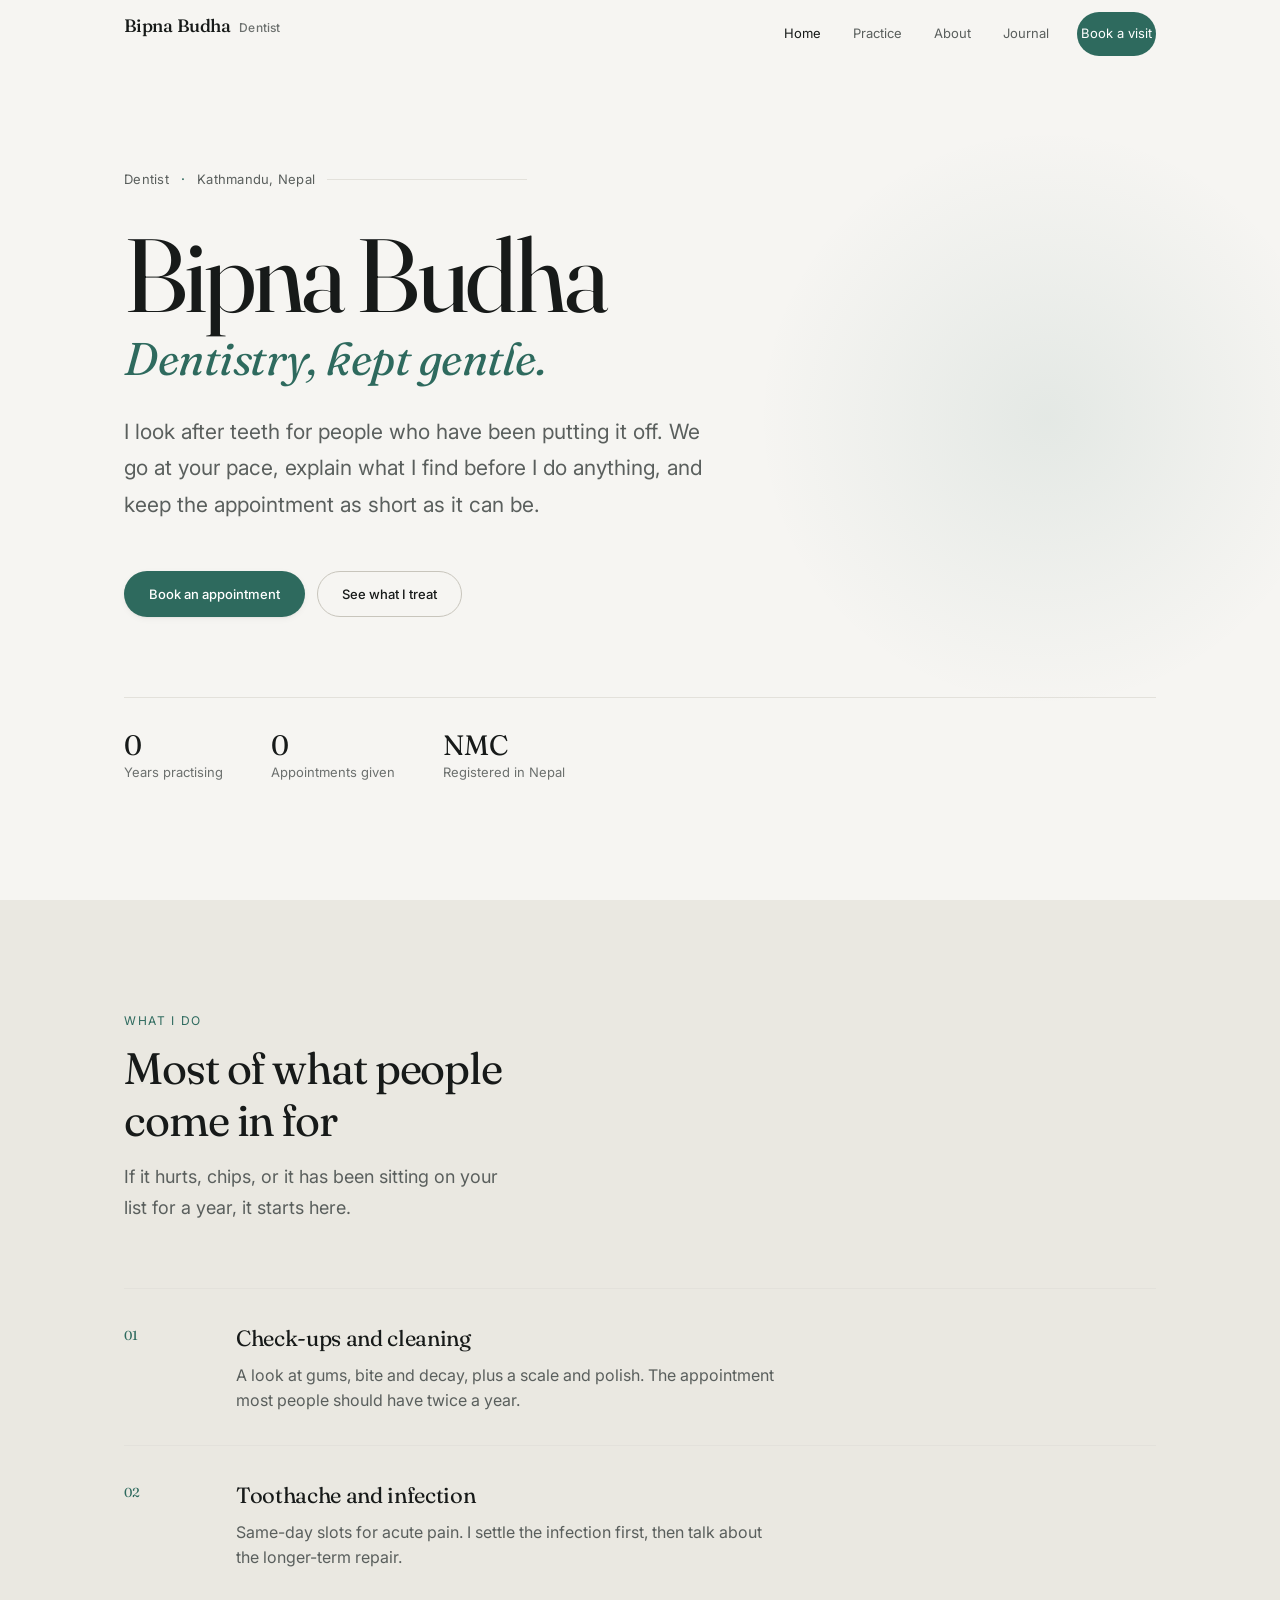
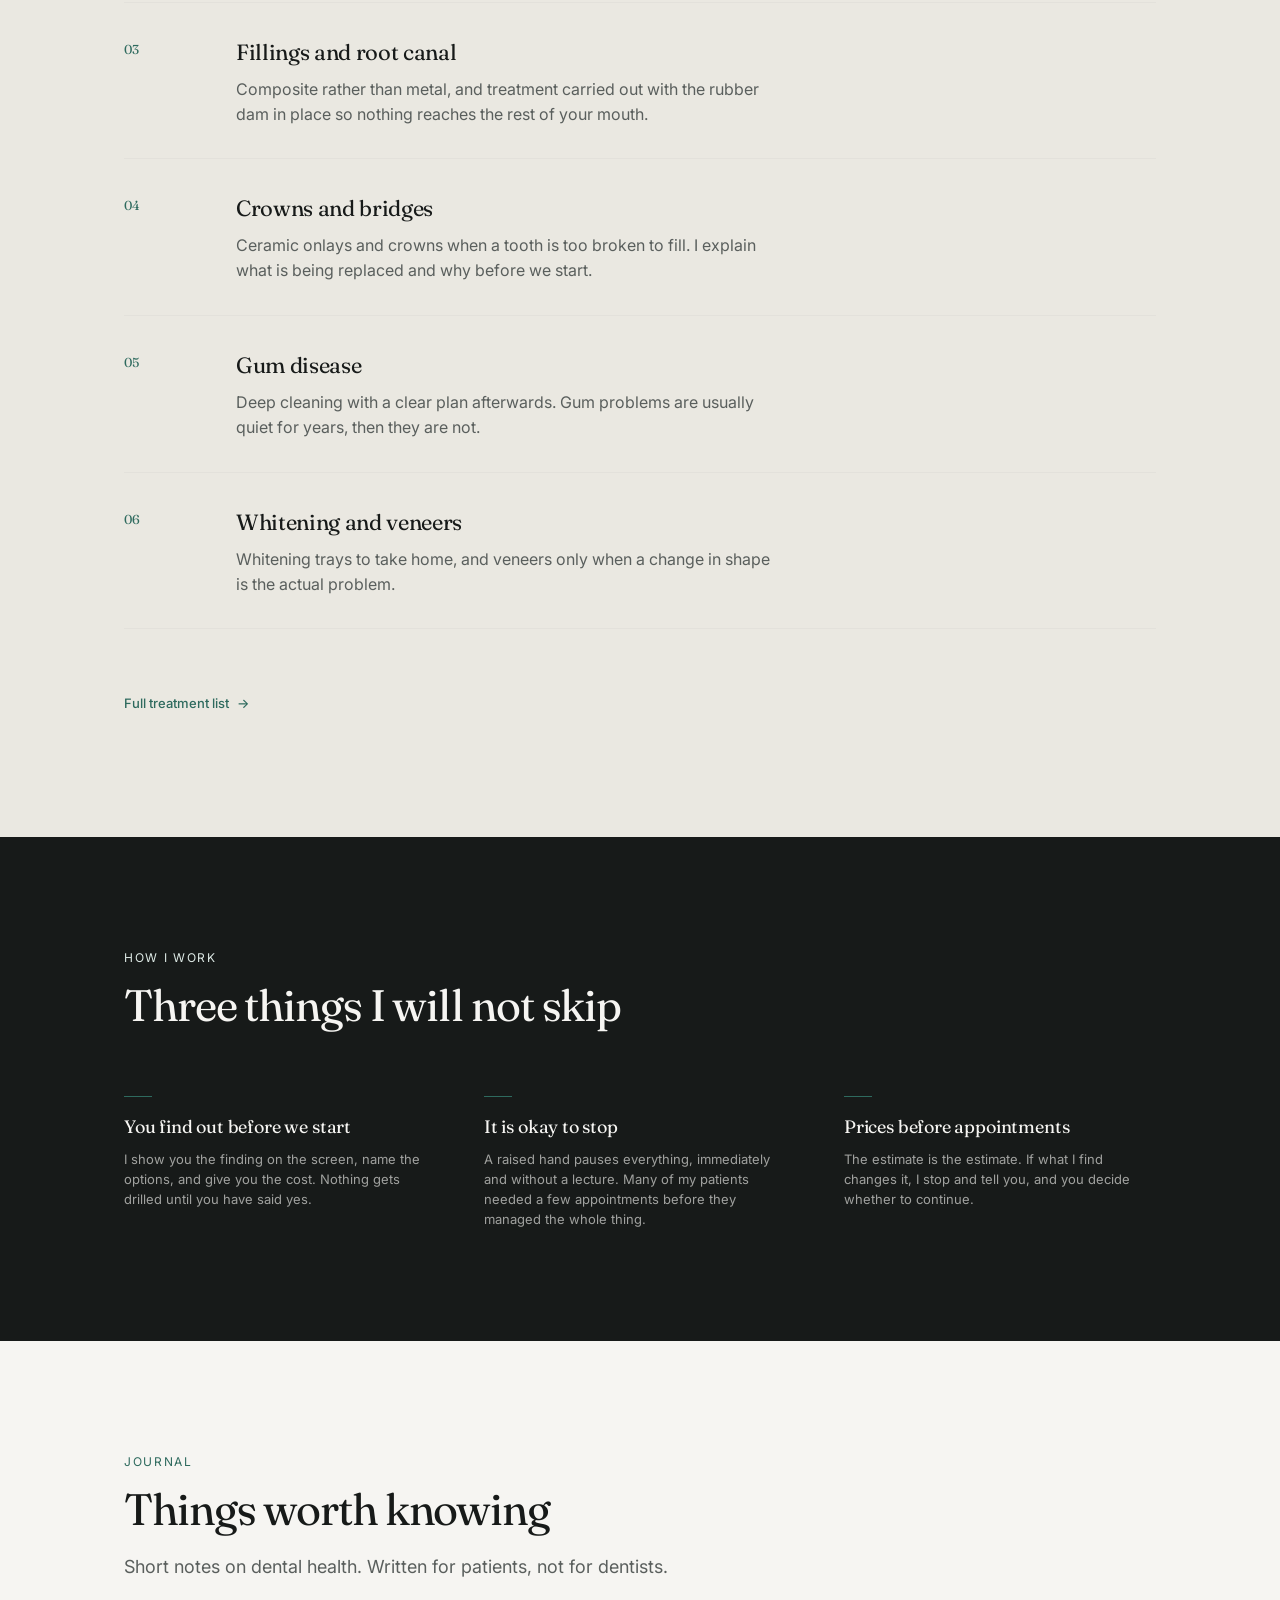
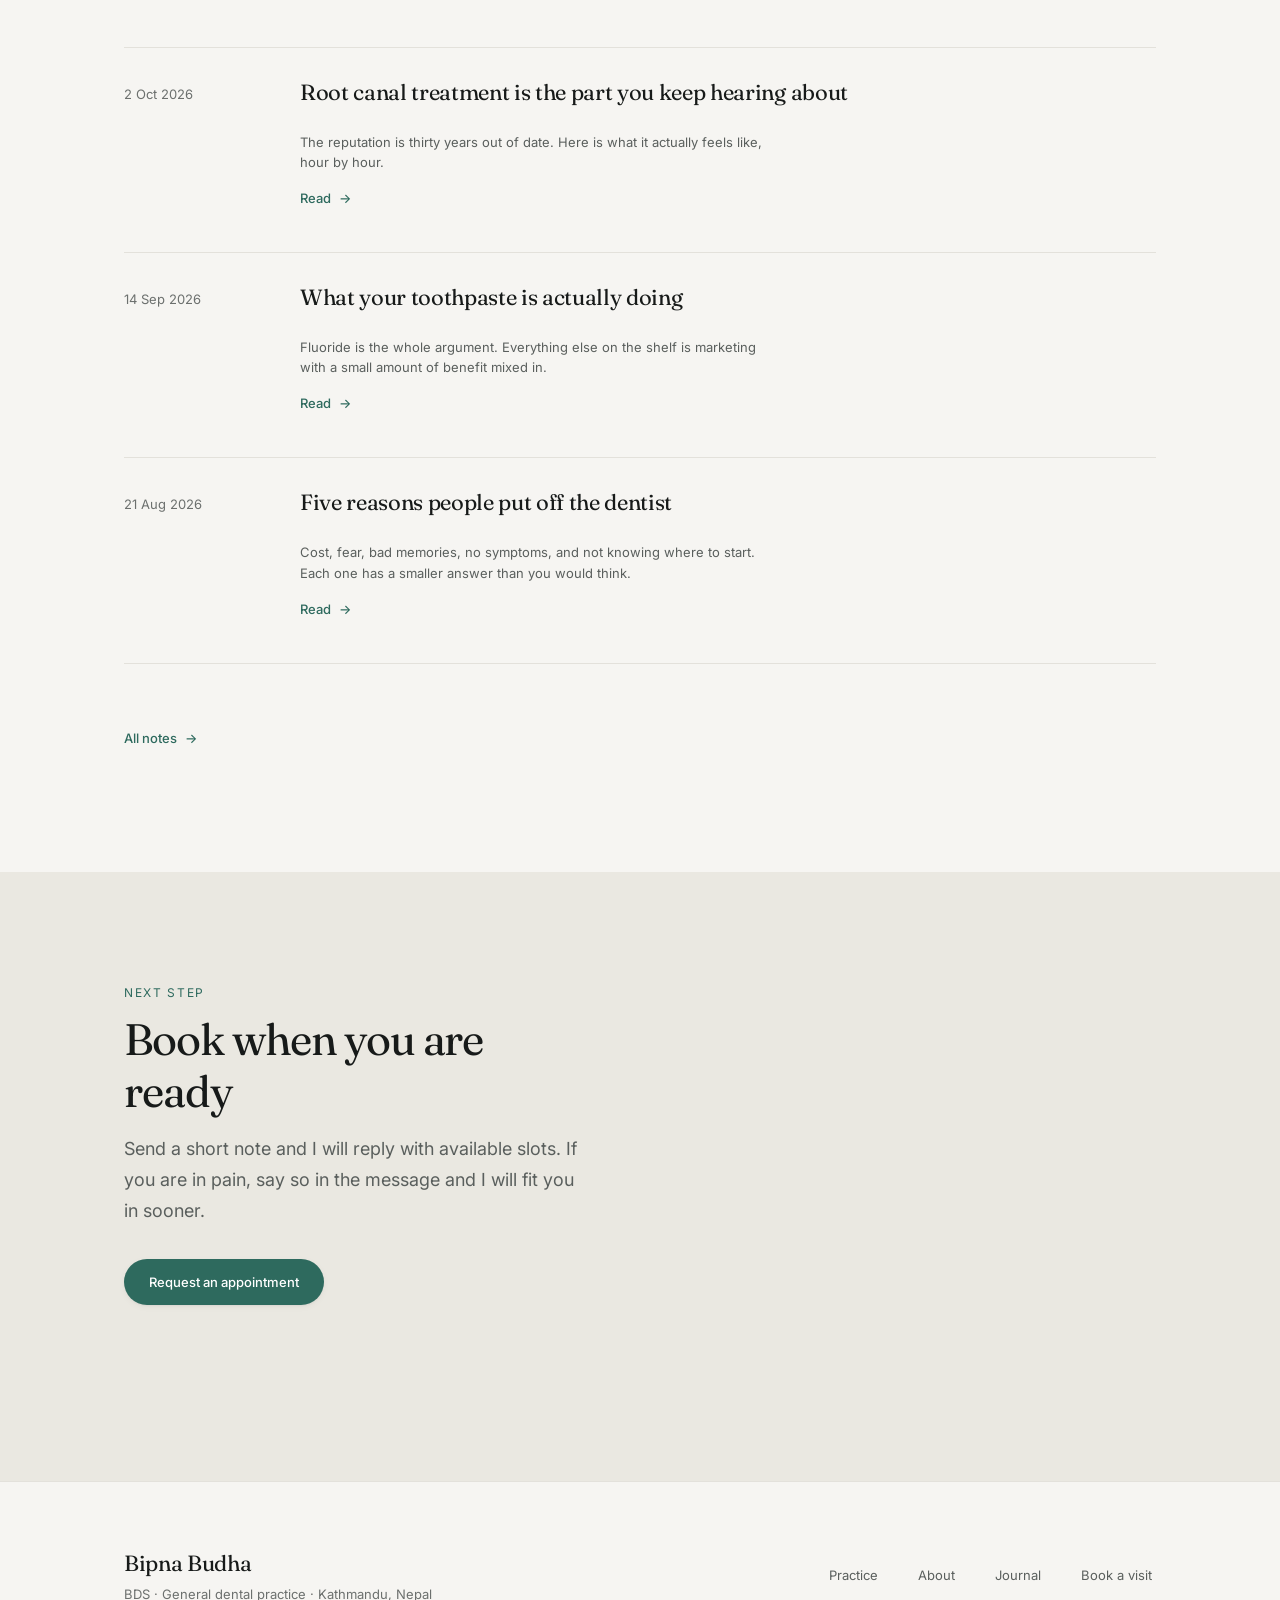
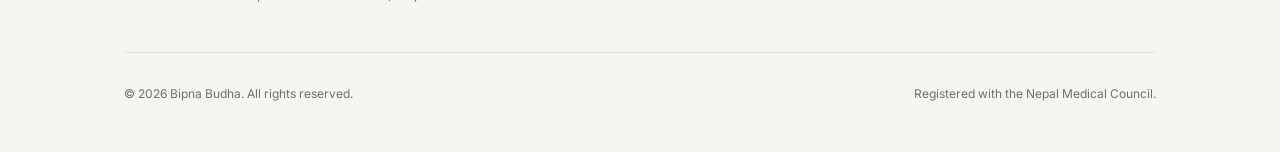
==== commit 8ee5ec97: "Redesign for Bipna Budha, dentist in Kathmandu Replace the developer portfolio with a dental practic" ====
--- a/index.html
+++ b/index.html
@@ -3,210 +3,259 @@
 <head>
   <meta charset="UTF-8" />
   <meta name="viewport" content="width=device-width, initial-scale=1.0" />
-  <title>Your Name — Portfolio</title>
-  <meta name="description" content="Personal portfolio of Your Name — developer, builder, and problem solver." />
+  <title>Bipna Budha — Dentist in Kathmandu, Nepal</title>
+  <meta name="description" content="Bipna Budha is a dentist in Kathmandu offering gentle general, restorative and preventive dentistry. Request an appointment online." />
+  <meta name="theme-color" content="#F6F5F2" />
+
   <link rel="preconnect" href="https://fonts.googleapis.com" />
   <link rel="preconnect" href="https://fonts.gstatic.com" crossorigin />
-  <link href="https://fonts.googleapis.com/css2?family=Fraunces:ital,opsz,wght@0,9..144,400;0,9..144,500;0,9..144,600;1,9..144,500;1,9..144,600&family=Inter:wght@400;500;600&family=JetBrains+Mono:wght@400;500&display=swap" rel="stylesheet" />
+  <link href="https://fonts.googleapis.com/css2?family=Fraunces:ital,opsz,wght@0,9..144,400;0,9..144,500;1,9..144,400;1,9..144,500&family=Inter:wght@400;500&display=swap" rel="stylesheet" />
   <link rel="stylesheet" href="assets/styles.css" />
-  <link rel="icon" href="data:image/svg+xml,<svg xmlns='http://www.w3.org/2000/svg' viewBox='0 0 100 100'><text y='.9em' font-size='90'>Y</text></svg>" />
+  <link rel="icon" href="data:image/svg+xml,<svg xmlns='http://www.w3.org/2000/svg' viewBox='0 0 32 32'><text y='.85em' font-size='26' font-family='Georgia,serif'>B</text></svg>" />
 </head>
 <body>
-  <div class="cursor" aria-hidden="true"></div>
-  <div class="cursor-dot" aria-hidden="true"></div>
-  <div class="scroll-progress" aria-hidden="true"></div>
-
-  <header class="nav" id="nav">
-    <div class="nav__inner container">
-      <a href="index.html" class="nav__brand">
-        <span class="nav__brand-mark">Y</span>
-        <span>Your Name</span>
+  <a class="skip-link" href="#main">Skip to content</a>
+
+  <header class="masthead" id="masthead">
+    <div class="masthead__inner shell">
+      <a href="index.html" class="masthead__brand">
+        Bipna Budha <small>Dentist</small>
       </a>
-      <nav class="nav__links" id="navLinks">
-        <a href="index.html" class="is-active">Home</a>
-        <a href="work.html">Work</a>
-        <a href="blog.html">Blog</a>
+
+      <nav class="masthead__links" id="menu" aria-label="Main">
+        <a href="index.html" aria-current="page">Home</a>
+        <a href="practice.html">Practice</a>
         <a href="about.html">About</a>
-        <a href="contact.html">Contact</a>
+        <a href="journal.html">Journal</a>
+        <a href="contact.html" class="masthead__cta">Book a visit</a>
       </nav>
-      <button class="nav__toggle" id="navToggle" aria-label="Toggle menu" aria-expanded="false">
+
+      <button class="masthead__toggle" id="menuToggle" aria-label="Menu" aria-expanded="false" aria-controls="menu">
         <span></span><span></span><span></span>
       </button>
     </div>
   </header>
 
-  <main id="top">
-    <!-- HERO -->
+  <main id="main">
+
+    <!-- ============ HERO ============ -->
     <section class="hero">
-      <canvas class="hero__canvas" aria-hidden="true"></canvas>
-      <div class="container hero__inner">
-        <p class="hero__eyebrow reveal">
-          <span class="pulse"></span> Available for new projects
-        </p>
-        <h1 class="hero__title reveal">
-          Hi, I'm <span class="gradient-text">Your Name</span>.<br />
-          <span class="typewriter" data-words="I build things for the web.,I craft digital experiences.,I ship clean, working software."></span><span class="type-cursor" aria-hidden="true">|</span>
+      <div class="hero__light" aria-hidden="true"></div>
+      <div class="shell">
+        <p class="hero__role" data-enter>
+          Dentist <b>·</b> Kathmandu, Nepal
+        </p>
+
+        <h1 class="hero__name" data-enter>
+          Bipna Budha
+          <em>Dentistry, kept gentle.</em>
         </h1>
-        <p class="hero__subtitle reveal">
-          I'm a <strong>software developer</strong> focused on crafting fast, accessible,
-          and delightful digital experiences. I turn messy ideas into clean, working software.
-        </p>
-        <div class="hero__actions reveal">
-          <a href="work.html" class="btn btn--primary" data-magnetic>View my work</a>
-          <a href="contact.html" class="btn btn--ghost" data-magnetic>Get in touch</a>
-        </div>
-        <div class="hero__meta reveal">
-          <div class="stat">
-            <span class="stat__num" data-count="5">0</span>
-            <span class="stat__label">Years experience</span>
-          </div>
-          <div class="stat">
-            <span class="stat__num" data-count="40">0</span>
-            <span class="stat__label">Projects shipped</span>
-          </div>
-          <div class="stat">
-            <span class="stat__num" data-count="12">0</span>
-            <span class="stat__label">Happy clients</span>
-          </div>
-        </div>
-      </div>
-      <div class="hero__scroll" aria-hidden="true">
-        <span>scroll</span>
-        <div class="hero__scroll-line"></div>
-      </div>
-    </section>
-
-    <!-- FEATURED WORK -->
+
+        <p class="hero__lede" data-enter>
+          I look after teeth for people who have been putting it off. We go at your pace,
+          explain what I find before I do anything, and keep the appointment as short as it can be.
+        </p>
+
+        <div class="hero__actions" data-enter>
+          <a href="contact.html" class="btn btn--solid">Book an appointment</a>
+          <a href="practice.html" class="btn btn--line">See what I treat</a>
+        </div>
+
+        <dl class="hero__assurance" data-enter>
+          <div class="assurance">
+            <dd class="assurance__value" data-count="9">0</dd>
+            <dt class="assurance__label">Years practising</dt>
+          </div>
+          <div class="assurance">
+            <dd class="assurance__value" data-count="2400">0</dd>
+            <dt class="assurance__label">Appointments given</dt>
+          </div>
+          <div class="assurance">
+            <dd class="assurance__value">NMC</dd>
+            <dt class="assurance__label">Registered in Nepal</dt>
+          </div>
+        </dl>
+      </div>
+    </section>
+
+    <!-- ============ PRACTICE ============ -->
+    <section class="section section--tint" id="practice">
+      <div class="shell">
+        <header class="section__head" data-reveal>
+          <span class="section__eyebrow">What I do</span>
+          <h2 class="section__title">Most of what people come in for</h2>
+          <p class="section__lede">
+            If it hurts, chips, or it has been sitting on your list for a year, it starts here.
+          </p>
+        </header>
+
+        <div class="services" data-reveal>
+          <article class="service">
+            <p class="service__num">01</p>
+            <div>
+              <h3 class="service__name">Check-ups and cleaning</h3>
+              <p class="service__desc">A look at gums, bite and decay, plus a scale and polish. The appointment most people should have twice a year.</p>
+            </div>
+          </article>
+
+          <article class="service">
+            <p class="service__num">02</p>
+            <div>
+              <h3 class="service__name">Toothache and infection</h3>
+              <p class="service__desc">Same-day slots for acute pain. I settle the infection first, then talk about the longer-term repair.</p>
+            </div>
+          </article>
+
+          <article class="service">
+            <p class="service__num">03</p>
+            <div>
+              <h3 class="service__name">Fillings and root canal</h3>
+              <p class="service__desc">Composite rather than metal, and treatment carried out with the rubber dam in place so nothing reaches the rest of your mouth.</p>
+            </div>
+          </article>
+
+          <article class="service">
+            <p class="service__num">04</p>
+            <div>
+              <h3 class="service__name">Crowns and bridges</h3>
+              <p class="service__desc">Ceramic onlays and crowns when a tooth is too broken to fill. I explain what is being replaced and why before we start.</p>
+            </div>
+          </article>
+
+          <article class="service">
+            <p class="service__num">05</p>
+            <div>
+              <h3 class="service__name">Gum disease</h3>
+              <p class="service__desc">Deep cleaning with a clear plan afterwards. Gum problems are usually quiet for years, then they are not.</p>
+            </div>
+          </article>
+
+          <article class="service">
+            <p class="service__num">06</p>
+            <div>
+              <h3 class="service__name">Whitening and veneers</h3>
+              <p class="service__desc">Whitening trays to take home, and veneers only when a change in shape is the actual problem.</p>
+            </div>
+          </article>
+        </div>
+
+        <p class="after-list">
+          <a href="practice.html" class="entry__more">Full treatment list</a>
+        </p>
+      </div>
+    </section>
+
+    <!-- ============ PHILOSOPHY ============ -->
+    <section class="section section--dark">
+      <div class="shell">
+        <header class="section__head section__head--wide" data-reveal>
+          <span class="section__eyebrow eyebrow--inverse">How I work</span>
+          <h2 class="section__title">Three things I will not skip</h2>
+        </header>
+
+        <div class="principles" data-reveal>
+          <div class="principle">
+            <div class="principle__mark" aria-hidden="true"></div>
+            <h3>You find out before we start</h3>
+            <p>I show you the finding on the screen, name the options, and give you the cost. Nothing gets drilled until you have said yes.</p>
+          </div>
+          <div class="principle">
+            <div class="principle__mark" aria-hidden="true"></div>
+            <h3>It is okay to stop</h3>
+            <p>A raised hand pauses everything, immediately and without a lecture. Many of my patients needed a few appointments before they managed the whole thing.</p>
+          </div>
+          <div class="principle">
+            <div class="principle__mark" aria-hidden="true"></div>
+            <h3>Prices before appointments</h3>
+            <p>The estimate is the estimate. If what I find changes it, I stop and tell you, and you decide whether to continue.</p>
+          </div>
+        </div>
+      </div>
+    </section>
+
+    <!-- ============ JOURNAL TEASER ============ -->
     <section class="section">
-      <div class="container">
-        <header class="section__head reveal">
-          <h2 class="section__title">Selected work</h2>
-          <p class="section__desc">A few things I've designed, built, and shipped. <a href="work.html" style="color:var(--accent);font-weight:500">See all →</a></p>
+      <div class="shell">
+        <header class="section__head section__head--wide" data-reveal>
+          <span class="section__eyebrow">Journal</span>
+          <h2 class="section__title">Things worth knowing</h2>
+          <p class="section__lede">Short notes on dental health. Written for patients, not for dentists.</p>
         </header>
-        <div class="grid grid--work">
-          <article class="card reveal" data-tilt>
-            <div class="card__media card__media--a"><span class="card__badge">Web App</span></div>
-            <div class="card__body">
-              <h3 class="card__title">Project One</h3>
-              <p class="card__text">A short description of what this project does and the impact it had.</p>
-              <ul class="tags"><li>React</li><li>TypeScript</li><li>Postgres</li></ul>
-              <a class="card__link" href="work.html">View case study</a>
-            </div>
-          </article>
-          <article class="card reveal" data-tilt>
-            <div class="card__media card__media--b"><span class="card__badge">Open Source</span></div>
-            <div class="card__body">
-              <h3 class="card__title">Project Two</h3>
-              <p class="card__text">A tool or library you maintain. Explain why you built it.</p>
-              <ul class="tags"><li>Python</li><li>CLI</li></ul>
-              <a class="card__link" href="work.html">View case study</a>
-            </div>
-          </article>
-          <article class="card reveal" data-tilt>
-            <div class="card__media card__media--c"><span class="card__badge">Design</span></div>
-            <div class="card__body">
-              <h3 class="card__title">Project Three</h3>
-              <p class="card__text">A design or product initiative and the outcome you drove.</p>
-              <ul class="tags"><li>Figma</li><li>Design System</li></ul>
-              <a class="card__link" href="work.html">View case study</a>
-            </div>
-          </article>
-        </div>
-      </div>
-    </section>
-
-    <!-- ABOUT TEASER -->
-    <section class="section section--alt">
-      <div class="container about">
-        <div class="about__text">
-          <h2 class="section__title reveal">A bit about me</h2>
-          <p class="reveal">
-            I started out tinkering with code because I wanted to see how things worked.
-            That curiosity turned into a career building products for the web.
+
+        <div class="journal" data-reveal>
+          <article class="entry">
+            <p class="entry__date"><time datetime="2026-10-02">2 Oct 2026</time></p>
+            <div>
+              <h3 class="entry__title"><a href="journal/why-nerve-treatment-isnt-the-scary-part.html">Root canal treatment is the part you keep hearing about</a></h3>
+              <p class="entry__excerpt">The reputation is thirty years out of date. Here is what it actually feels like, hour by hour.</p>
+              <a class="entry__more" href="journal/why-nerve-treatment-isnt-the-scary-part.html">Read</a>
+            </div>
+          </article>
+
+          <article class="entry">
+            <p class="entry__date"><time datetime="2026-09-14">14 Sep 2026</time></p>
+            <div>
+              <h3 class="entry__title"><a href="journal/what-toothpaste-actually-does.html">What your toothpaste is actually doing</a></h3>
+              <p class="entry__excerpt">Fluoride is the whole argument. Everything else on the shelf is marketing with a small amount of benefit mixed in.</p>
+              <a class="entry__more" href="journal/what-toothpaste-actually-does.html">Read</a>
+            </div>
+          </article>
+
+          <article class="entry">
+            <p class="entry__date"><time datetime="2026-08-21">21 Aug 2026</time></p>
+            <div>
+              <h3 class="entry__title"><a href="journal/five-reasons-people-put-off-the-dentist.html">Five reasons people put off the dentist</a></h3>
+              <p class="entry__excerpt">Cost, fear, bad memories, no symptoms, and not knowing where to start. Each one has a smaller answer than you would think.</p>
+              <a class="entry__more" href="journal/five-reasons-people-put-off-the-dentist.html">Read</a>
+            </div>
+          </article>
+        </div>
+
+        <p class="after-list">
+          <a href="journal.html" class="entry__more">All notes</a>
+        </p>
+      </div>
+    </section>
+
+    <!-- ============ BOOKING CTA ============ -->
+    <section class="section section--tint">
+      <div class="shell">
+        <div class="section__head section__head--narrow" data-reveal>
+          <span class="section__eyebrow">Next step</span>
+          <h2 class="section__title">Book when you are ready</h2>
+          <p class="section__lede">
+            Send a short note and I will reply with available slots. If you are in pain,
+            say so in the message and I will fit you in sooner.
           </p>
-          <p class="reveal">
-            These days I care deeply about <strong>performance</strong>, <strong>accessibility</strong>,
-            and writing code the next person can actually understand.
+          <p class="after-head">
+            <a href="contact.html" class="btn btn--solid">Request an appointment</a>
           </p>
-          <a href="about.html" class="btn btn--ghost reveal" data-magnetic>More about me</a>
-        </div>
-        <aside class="about__card reveal">
-          <div class="avatar">YN</div>
-          <h3 class="about__name">Your Name</h3>
-          <p class="about__role">Developer · Designer · Human</p>
-          <ul class="facts">
-            <li><span>Based in</span><strong>Your City</strong></li>
-            <li><span>Focus</span><strong>Web &amp; Product</strong></li>
-            <li><span>Currently</span><strong>Building at Your Company</strong></li>
-            <li><span>Learning</span><strong>Rust</strong></li>
-          </ul>
-        </aside>
-      </div>
-    </section>
-
-    <!-- SKILLS TEASER -->
-    <section class="section">
-      <div class="container">
-        <h2 class="section__title reveal">Tools I reach for</h2>
-        <p class="section__desc reveal">Technologies and practices I work with every day.</p>
-        <div class="skills reveal">
-          <div class="skills__group">
-            <h3>Languages</h3>
-            <ul class="chips"><li>JavaScript</li><li>TypeScript</li><li>Python</li><li>Go</li><li>SQL</li></ul>
-          </div>
-          <div class="skills__group">
-            <h3>Frontend</h3>
-            <ul class="chips"><li>React</li><li>Next.js</li><li>Vue</li><li>Tailwind</li><li>HTML/CSS</li></ul>
-          </div>
-          <div class="skills__group">
-            <h3>Backend</h3>
-            <ul class="chips"><li>Node.js</li><li>Postgres</li><li>Redis</li><li>Docker</li><li>Prisma</li></ul>
-          </div>
-          <div class="skills__group">
-            <h3>Practice</h3>
-            <ul class="chips"><li>Testing</li><li>CI/CD</li><li>Code Review</li><li>Mentoring</li><li>Docs</li></ul>
-          </div>
-        </div>
-      </div>
-    </section>
-
-    <!-- LATEST POST -->
-    <section class="section section--alt">
-      <div class="container">
-        <header class="section__head reveal">
-          <h2 class="section__title">Latest writing</h2>
-          <p class="section__desc">Notes on building software and design decisions. <a href="blog.html" style="color:var(--accent);font-weight:500">All posts →</a></p>
-        </header>
-        <div class="blog-list">
-          <article class="blog-card reveal">
-            <div class="blog-card__meta">
-              <time datetime="2026-10-01">Oct 1, 2026</time>
-              <span class="blog-card__tag">Engineering</span>
-            </div>
-            <h2 class="blog-card__title"><a href="blog/hello-world.html">Why I rewrote my portfolio from scratch</a></h2>
-            <p class="blog-card__excerpt">The old one was fine. Fine is the enemy of memorable.</p>
-            <a class="card__link" href="blog/hello-world.html">Read post</a>
-          </article>
-        </div>
-      </div>
-    </section>
-
-    <!-- CONTACT CTA -->
-    <section class="section">
-      <div class="container" style="text-align:center;max-width:640px">
-        <h2 class="section__title reveal">Let's work together</h2>
-        <p class="section__desc reveal" style="margin:0 auto var(--space-6)">Have a project, a question, or just want to say hi? My inbox is open.</p>
-        <a href="contact.html" class="btn btn--primary reveal" data-magnetic>Get in touch</a>
+        </div>
       </div>
     </section>
   </main>
 
   <footer class="footer">
-    <div class="container footer__inner">
-      <p>© <span id="year">2026</span> Your Name. All rights reserved.</p>
-      <p class="footer__built">Built with plain HTML, CSS &amp; JavaScript.</p>
+    <div class="shell">
+      <div class="footer__top">
+        <div>
+          <p class="footer__name">Bipna Budha</p>
+          <p class="footer__role">BDS · General dental practice · Kathmandu, Nepal</p>
+        </div>
+        <nav class="footer__links" aria-label="Footer">
+          <a href="practice.html">Practice</a>
+          <a href="about.html">About</a>
+          <a href="journal.html">Journal</a>
+          <a href="contact.html">Book a visit</a>
+        </nav>
+      </div>
+      <div class="footer__bottom">
+        <p>© <span id="year">2026</span> Bipna Budha. All rights reserved.</p>
+        <p>Registered with the Nepal Medical Council.</p>
+      </div>
     </div>
   </footer>
+
   <button class="to-top" id="toTop" aria-label="Back to top">↑</button>
   <script src="assets/main.js"></script>
 </body>
--- a/assets/styles.css
+++ b/assets/styles.css
@@ -1,81 +1,88 @@
 /* =========================================================
-   Portfolio — design tokens + styles
-   Theme: warm paper ground, indigo-violet accent.
+   Bipna Budha — Dentist, Nepal
+   Minimalist premium. Porcelain ground, eucalyptus accent,
+   soft elevation. Motion is sparse and slow, paced like calm
+   breathing rather than constant activity.
    ========================================================= */
 
 :root {
-  /* ---- Color: named by role ---- */
-  --surface-sunken:  #F4F1EA;   /* page ground */
-  --surface-raised:  #FBF9F3;   /* panels, cards */
-  --surface-active:  #EDE9E0;   /* hover / selected */
-  --surface-inverse: #1A1815;   /* dark panels on light ground */
-
-  --line-subtle:     #D9D4C9;
-  --line-strong:     #BFB9AC;
-
-  --ink-primary:     #1A1815;   /* body text */
-  --ink-secondary:   #5F5B55;   /* metadata — 4.5:1 on --surface-sunken */
-  --ink-on-inverse:  #FBF9F3;
-
-  --accent:          #4F3CC9;   /* the one saturated color */
-  --accent-hover:    #3F2FB0;
-  --accent-quiet:    #E5E1F5;
+  /* ---- Color ---- */
+  --surface-sunken:  #F6F5F2;   /* page ground — porcelain */
+  --surface-raised:  #FFFFFF;   /* panels */
+  --surface-tint:    #EAE8E1;   /* quiet fills */
+  --surface-inverse: #171A19;   /* dark band */
+
+  --line-subtle:     #E3E1DB;
+  --line-strong:     #C8C5BC;
+
+  --ink-primary:     #171A19;
+  --ink-secondary:   #5A5F5D;
+  --ink-tertiary:    #6C706E;   /* small labels — 4.6:1 on ground, 5.0:1 on white */
+  --ink-inverse:     #F6F5F2;
+
+  --accent:          #2E6A5E;   /* eucalyptus — calm, clinical */
+  --accent-hover:    #23544A;
+  --accent-quiet:    #DEEAE6;
   --accent-ink:      #FFFFFF;
-
-  --danger:          #C2453A;
+  --accent-shadow:   rgba(46, 106, 94, 0.22);
 
   /* ---- Type ---- */
-  --font-display: "Fraunces", "Iowan Old Style", "Times New Roman", serif;
+  --font-display: "Fraunces", "Iowan Old Style", Georgia, serif;
   --font-text:    "Inter", system-ui, -apple-system, "Segoe UI", sans-serif;
-  --font-data:    "JetBrains Mono", ui-monospace, "SF Mono", Menlo, monospace;
-
-  /* Scale: major third 1.25, 1rem base */
+
   --text-xs:   0.75rem;
-  --text-sm:   0.875rem;
+  --text-sm:   0.8125rem;
   --text-base: 1rem;
-  --text-lg:   1.25rem;
-  --text-xl:   1.5625rem;
-  --text-2xl:  1.953rem;
-  --text-3xl:  2.441rem;
-  --text-4xl:  3.052rem;
-  --text-5xl:  3.815rem;
-
-  --leading-tight:  1.05;
-  --leading-snug:   1.2;
-  --leading-normal: 1.5;
-  --leading-prose:  1.7;   /* serif body gets more air */
-
-  /* ---- Space: 4px base ---- */
+  --text-lg:   1.125rem;
+  --text-xl:   1.375rem;
+  --text-2xl:  1.75rem;
+  --text-3xl:  2.25rem;
+  --text-4xl:  3rem;
+  --text-5xl:  4.25rem;
+  --text-6xl:  5.5rem;
+
+  --leading-tight:  1.02;
+  --leading-snug:   1.18;
+  --leading-normal: 1.55;
+  --leading-prose:  1.72;
+
+  /* ---- Space ---- */
   --space-1:  0.25rem;
   --space-2:  0.5rem;
   --space-3:  0.75rem;
   --space-4:  1rem;
-  --space-6:  1.5rem;
-  --space-8:  2rem;
-  --space-12: 3rem;
-  --space-16: 4rem;
-  --space-24: 6rem;
+  --space-5:  1.5rem;
+  --space-6:  2rem;
+  --space-8:  3rem;
+  --space-10: 4rem;
+  --space-12: 5rem;
+  --space-16: 7rem;
+  --space-20: 9rem;
 
   /* ---- Shape ---- */
-  --radius-tight: 2px;
-  --radius-panel: 6px;
+  --radius-small: 3px;
+  --radius-panel: 8px;
   --radius-pill:  999px;
 
-  /* ---- Motion ---- */
-  --dur-micro:  120ms;
-  --dur-small:  200ms;
-  --dur-medium: 320ms;
-  --dur-large:  520ms;
-
-  --ease-out:       cubic-bezier(0.16, 1, 0.3, 1);
-  --ease-in:        cubic-bezier(0.55, 0, 1, 0.45);
-  --ease-in-out:    cubic-bezier(0.65, 0, 0.35, 1);
-  --ease-overshoot: cubic-bezier(0.34, 1.56, 0.64, 1);
+  /* ---- Elevation: soft, layered, never harsh ---- */
+  --lift-0: 0 1px 2px rgba(23, 26, 25, 0.04);
+  --lift-1: 0 2px 8px -2px rgba(23, 26, 25, 0.07), 0 1px 2px rgba(23, 26, 25, 0.04);
+  --lift-2: 0 12px 28px -14px rgba(23, 26, 25, 0.16), 0 2px 6px -2px rgba(23, 26, 25, 0.05);
+  --lift-3: 0 28px 56px -22px var(--accent-shadow), 0 4px 12px -4px rgba(23, 26, 25, 0.06);
+
+  /* ---- Motion: slow and sparse ---- */
+  --dur-quick:  160ms;
+  --dur-base:   280ms;
+  --dur-slow:   520ms;
+  --dur-calm:   900ms;   /* the breathing page-load beat */
+
+  --ease-out:    cubic-bezier(0.16, 1, 0.3, 1);
+  --ease-in-out: cubic-bezier(0.65, 0, 0.35, 1);
 
   /* ---- Layout ---- */
-  --container: 1120px;
-  --nav-h: 72px;
-  --max-prose: 68ch;
+  --container: 1080px;
+  --prose: 62ch;
+  --nav-h: 68px;
 }
 
 /* ---------- Reset ---------- */
@@ -86,6 +93,7 @@
   scroll-behavior: smooth;
   scroll-padding-top: var(--nav-h);
   -webkit-text-size-adjust: 100%;
+  overflow-x: hidden;
 }
 
 body {
@@ -95,11 +103,10 @@
   background: var(--surface-sunken);
   color: var(--ink-primary);
   -webkit-font-smoothing: antialiased;
-  text-rendering: optimizeLegibility;
   overflow-x: hidden;
 }
 
-img, svg, canvas { display: block; max-width: 100%; }
+img, svg { display: block; max-width: 100%; }
 a { color: inherit; text-decoration: none; }
 button { font: inherit; color: inherit; cursor: pointer; }
 ul { list-style: none; padding: 0; }
@@ -107,239 +114,191 @@
 :focus-visible {
   outline: 2px solid var(--accent);
   outline-offset: 3px;
-  border-radius: var(--radius-tight);
-}
-
-.container {
+  border-radius: var(--radius-small);
+}
+
+.shell {
   width: 100%;
   max-width: var(--container);
   margin-inline: auto;
-  padding-inline: var(--space-6);
-}
-
-/* ---------- Scroll progress ---------- */
-.scroll-progress {
-  position: fixed;
-  inset: 0 auto auto 0;
-  height: 2px;
-  width: 0%;
+  padding-inline: var(--space-5);
+}
+
+.skip-link {
+  position: absolute;
+  left: var(--space-4);
+  top: -100px;
+  z-index: 200;
   background: var(--accent);
-  z-index: 120;
-  transition: width 80ms linear;
-}
-
-/* =========================================================
-   CUSTOM CURSOR
-   ========================================================= */
-.cursor,
-.cursor-dot {
-  position: fixed;
-  top: 0; left: 0;
-  pointer-events: none;
-  z-index: 200;
-  mix-blend-mode: difference;
-  will-change: transform;
-}
-.cursor {
-  width: 40px; height: 40px;
-  margin: -20px 0 0 -20px;
-  border: 1px solid #fff;
-  border-radius: 50%;
-  transition: width var(--dur-micro) var(--ease-out),
-              height var(--dur-micro) var(--ease-out),
-              margin var(--dur-micro) var(--ease-out),
-              background var(--dur-micro) var(--ease-out);
-}
-.cursor-dot {
-  width: 6px; height: 6px;
-  margin: -3px 0 0 -3px;
-  background: #fff;
-  border-radius: 50%;
-}
-.cursor.is-hover {
-  width: 72px; height: 72px;
-  margin: -36px 0 0 -36px;
-  background: rgba(255, 255, 255, 0.08);
-}
-@media (hover: none), (pointer: coarse) {
-  .cursor, .cursor-dot { display: none; }
-}
-
-/* =========================================================
-   NAV
-   ========================================================= */
-.nav {
+  color: var(--accent-ink);
+  padding: var(--space-3) var(--space-4);
+  border-radius: var(--radius-small);
+  transition: top var(--dur-base) var(--ease-out);
+}
+.skip-link:focus { top: var(--space-4); }
+
+/* =========================================================
+   HEADER
+   ========================================================= */
+.masthead {
   position: fixed;
   inset: 0 0 auto 0;
   height: var(--nav-h);
   z-index: 100;
-  transition: background var(--dur-small) var(--ease-out),
-              border-color var(--dur-small) var(--ease-out),
-              backdrop-filter var(--dur-small);
   border-bottom: 1px solid transparent;
-}
-.nav.is-stuck {
-  background: rgba(244, 241, 234, 0.82);
-  backdrop-filter: blur(14px) saturate(140%);
+  transition: background var(--dur-base) var(--ease-out),
+              border-color var(--dur-base) var(--ease-out),
+              backdrop-filter var(--dur-base) var(--ease-out);
+}
+.masthead.is-stuck {
+  background: rgba(246, 245, 242, 0.86);
+  backdrop-filter: blur(16px) saturate(130%);
   border-bottom-color: var(--line-subtle);
 }
-.nav__inner {
+.masthead__inner {
   height: 100%;
   display: flex;
   align-items: center;
   justify-content: space-between;
   gap: var(--space-6);
 }
-.nav__brand {
+.masthead__brand {
+  display: flex;
+  align-items: baseline;
+  gap: var(--space-2);
+  min-height: 44px;
+  font-family: var(--font-display);
+  font-size: var(--text-lg);
+  font-weight: 500;
+  letter-spacing: -0.01em;
+}
+.masthead__brand small {
+  font-family: var(--font-text);
+  font-size: var(--text-xs);
+  color: var(--ink-tertiary);
+  letter-spacing: 0.02em;
+}
+.masthead__links {
   display: flex;
   align-items: center;
-  gap: var(--space-2);
-  font-weight: 600;
-  letter-spacing: -0.01em;
-  font-size: var(--text-sm);
+  gap: var(--space-5);
+  font-size: var(--text-sm);
+  color: var(--ink-secondary);
+}
+.masthead__links a {
+  display: inline-flex;
+  align-items: center;
   min-height: 44px;
-}
-.nav__brand-mark {
-  width: 22px; height: 22px;
-  border-radius: var(--radius-tight);
+  padding-inline: var(--space-1);
+  transition: color var(--dur-quick) var(--ease-out);
+}
+.masthead__links a:hover { color: var(--accent); }
+.masthead__links a[aria-current="page"] { color: var(--ink-primary); }
+
+.masthead__cta {
+  padding: 9px 18px;
+  border-radius: var(--radius-pill);
   background: var(--accent);
-  display: grid;
-  place-items: center;
   color: var(--accent-ink);
-  font-family: var(--font-display);
-  font-weight: 700;
-  font-size: 0.85rem;
-}
-.nav__links {
-  display: flex;
-  gap: var(--space-6);
-  font-size: var(--text-sm);
-  color: var(--ink-secondary);
-}
-.nav__links a {
-  position: relative;
-  padding: var(--space-1) 0;
-  transition: color var(--dur-micro) var(--ease-out);
-}
-.nav__links a:hover { color: var(--ink-primary); }
-.nav__links a.is-active { color: var(--ink-primary); }
-.nav__links a::after {
-  content: "";
-  position: absolute;
-  left: 0; bottom: 0;
-  width: 0; height: 1px;
-  background: var(--accent);
-  transition: width var(--dur-small) var(--ease-out);
-}
-.nav__links a:hover::after,
-.nav__links a.is-active::after { width: 100%; }
-
-.nav__toggle {
+  font-size: var(--text-sm);
+  transition: background var(--dur-quick) var(--ease-out),
+              box-shadow var(--dur-base) var(--ease-out),
+              transform var(--dur-base) var(--ease-out);
+}
+.masthead__cta:hover {
+  background: var(--accent-hover);
+  box-shadow: var(--lift-2);
+  transform: translateY(-1px);
+}
+.masthead__cta[aria-current="page"] { background: var(--accent-hover); }
+
+.masthead__toggle {
   display: none;
   width: 44px; height: 44px;
   background: transparent;
   border: 1px solid var(--line-subtle);
-  border-radius: var(--radius-tight);
-  padding: 11px 10px;
+  border-radius: var(--radius-small);
+  padding: 12px 11px;
   flex-direction: column;
   justify-content: space-between;
 }
-.nav__toggle span {
+.masthead__toggle span {
   display: block;
-  height: 2px;
+  height: 1.5px;
   width: 100%;
   background: var(--ink-primary);
-  transition: transform var(--dur-small) var(--ease-out), opacity var(--dur-micro);
-}
-.nav.is-open .nav__toggle span:nth-child(1) { transform: translateY(9px) rotate(45deg); }
-.nav.is-open .nav__toggle span:nth-child(2) { opacity: 0; }
-.nav.is-open .nav__toggle span:nth-child(3) { transform: translateY(-9px) rotate(-45deg); }
-
-/* =========================================================
-   HERO
+  transition: transform var(--dur-base) var(--ease-out), opacity var(--dur-quick);
+}
+.masthead.is-open .masthead__toggle span:nth-child(1) { transform: translateY(9.5px) rotate(45deg); }
+.masthead.is-open .masthead__toggle span:nth-child(2) { opacity: 0; }
+.masthead.is-open .masthead__toggle span:nth-child(3) { transform: translateY(-9.5px) rotate(-45deg); }
+
+/* =========================================================
+   HERO — calm, slow entrance
    ========================================================= */
 .hero {
   position: relative;
   min-height: 100svh;
   display: flex;
   align-items: center;
-  padding: calc(var(--nav-h) + var(--space-8)) 0 var(--space-16);
+  padding: calc(var(--nav-h) + var(--space-10)) 0 var(--space-12);
   overflow: hidden;
-  background: var(--surface-sunken);
-}
-
-.hero__canvas {
+}
+/* one soft pool of light — the only decoration in the hero */
+.hero__light {
   position: absolute;
-  inset: 0;
-  width: 100%;
-  height: 100%;
+  top: 12%; right: -6%;
+  width: 620px; height: 620px;
+  border-radius: 50%;
+  background: radial-gradient(circle, rgba(46,106,94,0.09) 0%, transparent 66%);
   pointer-events: none;
-  opacity: 0.55;
-}
-
-.hero__inner { position: relative; z-index: 1; max-width: 920px; }
-
-.hero__eyebrow {
-  display: inline-flex;
+}
+
+.hero__role {
+  display: flex;
   align-items: center;
-  gap: var(--space-2);
+  gap: var(--space-3);
   font-size: var(--text-sm);
   color: var(--ink-secondary);
-  border: 1px solid var(--line-subtle);
-  background: var(--surface-raised);
-  padding: var(--space-1) var(--space-3);
-  border-radius: var(--radius-pill);
+  letter-spacing: 0.02em;
   margin-bottom: var(--space-6);
 }
-.pulse {
-  width: 7px; height: 7px;
-  border-radius: 50%;
-  background: var(--accent);
-  box-shadow: 0 0 0 0 var(--accent-quiet);
-  animation: pulse 2.4s infinite;
-}
-@keyframes pulse {
-  70%  { box-shadow: 0 0 0 9px rgba(79, 60, 201, 0); }
-  100% { box-shadow: 0 0 0 0 rgba(79, 60, 201, 0); }
-}
-
-.hero__title {
-  font-family: var(--font-display);
-  font-size: clamp(2.6rem, 7vw, 5.2rem);
+.hero__role::after {
+  content: "";
+  flex: 1;
+  height: 1px;
+  background: var(--line-subtle);
+  max-width: 200px;
+}
+.hero__role b {
+  font-weight: 500;
+  color: var(--accent);
+}
+
+.hero__name {
+  font-family: var(--font-display);
+  font-size: clamp(3rem, 10vw, 6.5rem);
+  font-weight: 400;
   line-height: var(--leading-tight);
-  letter-spacing: -0.025em;
-  font-weight: 500;
+  letter-spacing: -0.035em;
   margin-bottom: var(--space-6);
-  max-width: 14ch;
-}
-
-.hero__title .gradient-text {
+}
+.hero__name em {
+  display: block;
   font-style: italic;
-  font-weight: 600;
   color: var(--accent);
-  background: none;
-  -webkit-background-clip: border-box;
-  background-clip: border-box;
-}
-
-/* typewriter */
-.typewriter { color: var(--ink-primary); }
-.type-cursor {
-  display: inline-block;
-  margin-left: 2px;
-  color: var(--accent);
-  animation: blink 1s steps(2, start) infinite;
-}
-@keyframes blink { 50% { opacity: 0; } }
-
-.hero__subtitle {
-  font-size: var(--text-lg);
+  font-size: 0.44em;
+  letter-spacing: -0.01em;
+  margin-top: var(--space-2);
+}
+
+.hero__lede {
+  font-size: clamp(1.0625rem, 2vw, 1.3125rem);
+  line-height: var(--leading-prose);
   color: var(--ink-secondary);
-  max-width: 52ch;
+  max-width: 46ch;
   margin-bottom: var(--space-8);
-  line-height: var(--leading-prose);
-}
-.hero__subtitle strong { color: var(--ink-primary); font-weight: 600; }
+}
 
 .hero__actions {
   display: flex;
@@ -353,325 +312,313 @@
   align-items: center;
   justify-content: center;
   gap: var(--space-2);
-  padding: 14px 26px;
+  min-height: 46px;
+  padding: 0 24px;
   border-radius: var(--radius-pill);
+  font-size: var(--text-sm);
   font-weight: 500;
-  font-size: var(--text-sm);
   border: 1px solid transparent;
-  transition: background var(--dur-micro) var(--ease-out),
-              color var(--dur-micro) var(--ease-out),
-              border-color var(--dur-micro) var(--ease-out),
-              transform var(--dur-small) var(--ease-out),
-              box-shadow var(--dur-small) var(--ease-out);
-  position: relative;
-  overflow: hidden;
-}
-.btn--primary {
+  transition: background var(--dur-quick) var(--ease-out),
+              color var(--dur-quick) var(--ease-out),
+              border-color var(--dur-quick) var(--ease-out),
+              box-shadow var(--dur-base) var(--ease-out),
+              transform var(--dur-base) var(--ease-out);
+}
+.btn--solid {
   background: var(--accent);
   color: var(--accent-ink);
-}
-.btn--primary:hover {
+  box-shadow: var(--lift-1);
+}
+.btn--solid:hover {
   background: var(--accent-hover);
+  box-shadow: var(--lift-3);
   transform: translateY(-2px);
-  box-shadow: 0 12px 30px -12px rgba(79, 60, 201, 0.45);
-}
-.btn--ghost {
+}
+.btn--line {
   border-color: var(--line-strong);
-  background: transparent;
   color: var(--ink-primary);
 }
-.btn--ghost:hover {
+.btn--line:hover {
   border-color: var(--accent);
   color: var(--accent);
+  box-shadow: var(--lift-2);
   transform: translateY(-2px);
 }
-.btn:active { transform: translateY(0) scale(0.98); }
-
-.hero__meta {
+.btn:active { transform: translateY(0); }
+
+.hero__assurance {
   display: flex;
   flex-wrap: wrap;
   gap: var(--space-8);
   padding-top: var(--space-6);
   border-top: 1px solid var(--line-subtle);
 }
-.stat { display: flex; flex-direction: column; gap: var(--space-1); }
-.stat__num {
-  font-family: var(--font-display);
-  font-size: var(--text-3xl);
-  font-weight: 600;
+.assurance { display: flex; flex-direction: column; gap: 2px; }
+.assurance__value {
+  font-family: var(--font-display);
+  font-size: var(--text-2xl);
+  font-weight: 400;
   letter-spacing: -0.02em;
-  color: var(--ink-primary);
-  line-height: 1;
-}
-.stat__label {
+  line-height: 1.1;
+}
+.assurance__label {
+  font-size: var(--text-sm);
+  color: var(--ink-tertiary);
+}
+
+/* =========================================================
+   SECTIONS
+   ========================================================= */
+.section { padding: var(--space-16) 0; }
+.section--tint { background: var(--surface-tint); }
+.section--dark {
+  background: var(--surface-inverse);
+  color: var(--ink-inverse);
+}
+.section--dark .section__lede,
+.section--dark .section__meta { color: rgba(246, 245, 242, 0.6); }
+
+.section__head { max-width: 40ch; margin-bottom: var(--space-10); }
+.section__head--wide { max-width: 56ch; }
+.section__eyebrow {
+  display: block;
   font-size: var(--text-xs);
+  letter-spacing: 0.14em;
+  text-transform: uppercase;
+  color: var(--accent);
+  margin-bottom: var(--space-3);
+}
+.section__title {
+  font-family: var(--font-display);
+  font-size: clamp(1.875rem, 4vw, 2.75rem);
+  font-weight: 400;
+  line-height: var(--leading-snug);
+  letter-spacing: -0.025em;
+}
+.section__lede {
+  margin-top: var(--space-4);
+  font-size: var(--text-lg);
+  line-height: var(--leading-prose);
   color: var(--ink-secondary);
-  text-transform: none;
-  letter-spacing: 0;
-}
-
-.hero__scroll {
-  position: absolute;
-  bottom: var(--space-6);
-  left: 50%;
-  transform: translateX(-50%);
-  display: flex;
-  flex-direction: column;
-  align-items: center;
-  gap: var(--space-2);
-  font-size: var(--text-xs);
-  letter-spacing: 0.12em;
-  text-transform: lowercase;
+}
+.section__meta { margin-top: var(--space-3); font-size: var(--text-sm); color: var(--ink-tertiary); }
+
+/* =========================================================
+   SERVICE ROWS — hairline list, not cards
+   ========================================================= */
+.services { border-top: 1px solid var(--line-subtle); }
+.services--dark { border-top-color: rgba(246,245,242,0.14); }
+
+.service {
+  display: grid;
+  grid-template-columns: 5rem 1fr;
+  gap: var(--space-6);
+  align-items: start;
+  padding: var(--space-6) 0;
+  border-bottom: 1px solid var(--line-subtle);
+  transition: padding-inline var(--dur-base) var(--ease-out),
+              background var(--dur-base) var(--ease-out);
+}
+.services--dark .service { border-bottom-color: rgba(246,245,242,0.14); }
+.service:hover {
+  padding-inline: var(--space-4);
+  background: rgba(46, 106, 94, 0.035);
+}
+.service__num {
+  font-family: var(--font-display);
+  font-size: var(--text-sm);
+  color: var(--accent);
+  padding-top: 4px;
+}
+.service__name {
+  font-family: var(--font-display);
+  font-size: var(--text-xl);
+  font-weight: 400;
+  letter-spacing: -0.015em;
+  margin-bottom: var(--space-2);
+}
+.service__desc {
   color: var(--ink-secondary);
-}
-.hero__scroll-line {
-  width: 1px; height: 36px;
-  background: linear-gradient(to bottom, var(--accent), transparent);
-  animation: scrollLine 2.2s var(--ease-in-out) infinite;
-}
-@keyframes scrollLine {
-  0%, 100% { opacity: 0.2; transform: scaleY(0.5); transform-origin: top; }
-  50%      { opacity: 1;    transform: scaleY(1);  transform-origin: top; }
-}
-
-/* =========================================================
-   SECTIONS
-   ========================================================= */
-.section { padding: clamp(var(--space-16), 9vw, var(--space-24)) 0; position: relative; }
-.section--inverse {
-  background: var(--surface-inverse);
-  color: var(--ink-on-inverse);
-}
-.section--inverse .section__tag { color: var(--accent-quiet); }
-.section--inverse .section__desc { color: rgba(251, 249, 243, 0.6); }
-
-.section__head { margin-bottom: var(--space-8); max-width: 62ch; }
-.section__title {
-  font-family: var(--font-display);
-  font-size: clamp(2rem, 4.5vw, 3.2rem);
-  font-weight: 500;
-  letter-spacing: -0.02em;
-  line-height: var(--leading-snug);
-  margin-bottom: var(--space-3);
-}
-.section__desc {
-  color: var(--ink-secondary);
+  max-width: 54ch;
+}
+.services--dark .service__desc { color: rgba(246,245,242,0.62); }
+
+/* =========================================================
+   PHILOSOPHY
+   ========================================================= */
+.principles {
+  display: grid;
+  grid-template-columns: repeat(3, 1fr);
+  gap: var(--space-8);
+}
+.principle__mark {
+  width: 28px; height: 1px;
+  background: var(--accent);
+  margin-bottom: var(--space-4);
+}
+.principle h3 {
+  font-family: var(--font-display);
   font-size: var(--text-lg);
-  max-width: 52ch;
-}
-
-/* =========================================================
-   WORK — asymmetric grid, not identical cards
-   ========================================================= */
-.grid--work {
+  font-weight: 400;
+  letter-spacing: -0.01em;
+  margin-bottom: var(--space-2);
+}
+.principle p { color: var(--ink-secondary); font-size: var(--text-sm); }
+.section--dark .principle p { color: rgba(246,245,242,0.62); }
+
+/* =========================================================
+   ABOUT
+   ========================================================= */
+.about {
   display: grid;
-  grid-template-columns: 1.3fr 1fr;
-  grid-template-rows: auto auto;
-  gap: var(--space-6);
-}
-.grid--work .card:first-child {
-  grid-row: 1 / 3;
-}
-
-.card {
-  background: var(--surface-raised);
-  border: 1px solid var(--line-subtle);
+  grid-template-columns: 1fr 20rem;
+  gap: var(--space-12);
+  align-items: start;
+}
+.prose p { color: var(--ink-secondary); margin-bottom: var(--space-4); max-width: var(--prose); line-height: var(--leading-prose); }
+.prose p:last-child { margin-bottom: 0; }
+
+.portrait {
+  aspect-ratio: 4 / 5;
   border-radius: var(--radius-panel);
-  overflow: hidden;
-  display: flex;
-  flex-direction: column;
-  transition: transform var(--dur-small) var(--ease-out),
-              border-color var(--dur-small) var(--ease-out),
-              box-shadow var(--dur-small) var(--ease-out);
-  will-change: transform;
-}
-.card:hover {
-  transform: translateY(-4px);
-  border-color: var(--accent);
-  box-shadow: 0 18px 40px -20px rgba(79, 60, 201, 0.25);
-}
-.card__media {
-  aspect-ratio: 16 / 10;
-  position: relative;
+  background: linear-gradient(160deg, var(--accent-quiet), var(--surface-tint));
   display: grid;
   place-items: center;
-  border-bottom: 1px solid var(--line-subtle);
-  overflow: hidden;
-}
-.card:first-child .card__media { aspect-ratio: 4 / 3; }
-.card__media--a { background: linear-gradient(135deg, #E8E2F5 0%, #D4CCEE 100%); }
-.card__media--b { background: linear-gradient(135deg, #E2ECE8 0%, #CCE2DB 100%); }
-.card__media--c { background: linear-gradient(135deg, #F0E6E2 0%, #E2D2CC 100%); }
-
-.card__media::after {
-  content: "";
-  position: absolute;
-  inset: 0;
-  background-image:
-    linear-gradient(var(--line-subtle) 1px, transparent 1px),
-    linear-gradient(90deg, var(--line-subtle) 1px, transparent 1px);
-  background-size: 32px 32px;
-  mask-image: radial-gradient(circle at 50% 50%, #000 10%, transparent 70%);
-  opacity: 0.6;
-}
-.card__badge {
-  position: relative;
-  z-index: 1;
-  font-family: var(--font-data);
-  font-size: var(--text-xs);
-  letter-spacing: 0.06em;
-  color: var(--ink-secondary);
-  background: var(--surface-raised);
-  border: 1px solid var(--line-subtle);
-  padding: var(--space-1) var(--space-2);
-  border-radius: var(--radius-tight);
-}
-.card__body { padding: var(--space-6); display: flex; flex-direction: column; gap: var(--space-3); flex: 1; }
-.card__title {
-  font-family: var(--font-display);
-  font-size: var(--text-xl);
-  font-weight: 500;
-  letter-spacing: -0.01em;
-  line-height: var(--leading-snug);
-}
-.card:first-child .card__title { font-size: var(--text-2xl); }
-.card__text { color: var(--ink-secondary); font-size: var(--text-sm); flex: 1; line-height: var(--leading-normal); }
-
-.tags { display: flex; flex-wrap: wrap; gap: var(--space-2); }
-.tags li {
-  font-family: var(--font-data);
-  font-size: var(--text-xs);
-  color: var(--ink-secondary);
-  border: 1px solid var(--line-subtle);
-  border-radius: var(--radius-tight);
-  padding: 4px 10px;
-  background: var(--surface-sunken);
-}
-.card__link {
+  box-shadow: var(--lift-2);
+  margin-bottom: var(--space-5);
+}
+.portrait__initials {
+  font-family: var(--font-display);
+  font-size: var(--text-4xl);
+  font-weight: 400;
   color: var(--accent);
-  font-weight: 500;
-  font-size: var(--text-sm);
-  display: inline-flex;
-  align-items: center;
-  gap: var(--space-1);
-  min-height: 44px;
-  transition: gap var(--dur-small) var(--ease-out), color var(--dur-micro);
-}
-.card__link:hover { gap: var(--space-2); color: var(--accent-hover); }
-.card__link::after { content: "→"; transition: transform var(--dur-small) var(--ease-out); }
-.card__link:hover::after { transform: translateX(3px); }
-
-/* =========================================================
-   ABOUT — split, not card kit
-   ========================================================= */
-.about {
-  display: grid;
-  grid-template-columns: 1.2fr 1fr;
-  gap: var(--space-12);
-  align-items: start;
-}
-.about__text p {
-  color: var(--ink-secondary);
-  margin-bottom: var(--space-4);
-  max-width: var(--max-prose);
-  line-height: var(--leading-prose);
-}
-.about__text strong { color: var(--ink-primary); font-weight: 600; }
-.about__text .btn { margin-top: var(--space-3); }
-
-.about__card {
-  background: var(--surface-raised);
-  border: 1px solid var(--line-subtle);
-  border-radius: var(--radius-panel);
-  padding: var(--space-8);
-}
-.avatar {
-  width: 72px; height: 72px;
-  border-radius: var(--radius-tight);
-  display: grid;
-  place-items: center;
-  font-family: var(--font-display);
-  font-size: var(--text-xl);
-  font-weight: 600;
-  color: var(--accent-ink);
-  background: var(--accent);
-  margin-bottom: var(--space-4);
-}
-.about__name {
-  font-family: var(--font-display);
-  font-size: var(--text-xl);
-  font-weight: 500;
-  letter-spacing: -0.01em;
-  margin-bottom: var(--space-1);
-}
-.about__role {
-  color: var(--ink-secondary);
-  font-size: var(--text-sm);
-  margin-bottom: var(--space-6);
-  padding-bottom: var(--space-6);
-  border-bottom: 1px solid var(--line-subtle);
-}
-
-.facts { display: grid; gap: var(--space-1); }
-.facts li {
+  letter-spacing: -0.02em;
+}
+
+.credentials { border-top: 1px solid var(--line-subtle); }
+.credentials li {
   display: flex;
   justify-content: space-between;
   gap: var(--space-4);
   padding: var(--space-3) 0;
-  border-bottom: 1px dashed var(--line-subtle);
-  font-size: var(--text-sm);
-}
-.facts li:last-child { border-bottom: 0; }
-.facts span { color: var(--ink-secondary); }
-.facts strong { font-weight: 600; text-align: right; }
-
-/* =========================================================
-   SKILLS
-   ========================================================= */
-.skills {
+  border-bottom: 1px solid var(--line-subtle);
+  font-size: var(--text-sm);
+}
+.credentials li:last-child { border-bottom: 0; }
+.credentials dt, .credentials .k { color: var(--ink-tertiary); }
+.credentials .v { font-weight: 500; text-align: right; }
+
+/* =========================================================
+   JOURNAL
+   ========================================================= */
+.journal { border-top: 1px solid var(--line-subtle); }
+.entry {
   display: grid;
-  grid-template-columns: repeat(4, 1fr);
-  gap: var(--space-4);
-  border-top: 1px solid var(--line-subtle);
-  padding-top: var(--space-8);
-}
-.skills__group h3 {
-  font-family: var(--font-data);
-  font-size: var(--text-xs);
-  letter-spacing: 0.08em;
+  grid-template-columns: 9rem 1fr;
+  gap: var(--space-6);
+  padding: var(--space-6) 0;
+  border-bottom: 1px solid var(--line-subtle);
+  transition: padding-inline var(--dur-base) var(--ease-out);
+}
+.entry:hover { padding-inline: var(--space-3); }
+.entry__date {
+  font-size: var(--text-sm);
+  color: var(--ink-tertiary);
+  padding-top: 4px;
+}
+.entry__title {
+  font-family: var(--font-display);
+  font-size: var(--text-xl);
+  font-weight: 400;
+  letter-spacing: -0.015em;
+  line-height: var(--leading-snug);
+  margin-bottom: var(--space-2);
+}
+.entry__title a {
+  display: inline-block;
+  min-height: 44px;
+  transition: color var(--dur-quick) var(--ease-out);
+}
+.entry:hover .entry__title a { color: var(--accent); }
+.entry__excerpt { color: var(--ink-secondary); font-size: var(--text-sm); max-width: 58ch; }
+.entry__more {
+  display: inline-flex;
+  align-items: center;
+  gap: var(--space-2);
+  min-height: 44px;
+  margin-top: var(--space-1);
+  font-size: var(--text-sm);
+  font-weight: 500;
+  color: var(--accent);
+  transition: gap var(--dur-base) var(--ease-out);
+}
+.entry__more::after { content: "→"; transition: transform var(--dur-base) var(--ease-out); }
+.entry__more:hover { gap: var(--space-3); }
+.entry__more:hover::after { transform: translateX(3px); }
+
+/* =========================================================
+   ARTICLE
+   ========================================================= */
+.article { max-width: 680px; margin-inline: auto; }
+.article__head { margin-bottom: var(--space-10); }
+.article__title {
+  font-family: var(--font-display);
+  font-size: clamp(2rem, 4.5vw, 3rem);
+  font-weight: 400;
+  line-height: var(--leading-snug);
+  letter-spacing: -0.03em;
+  margin: var(--space-3) 0 var(--space-4);
+}
+.article__lede { font-size: var(--text-lg); line-height: var(--leading-prose); color: var(--ink-secondary); }
+.article__body { font-size: 1.0625rem; line-height: var(--leading-prose); }
+.article__body p { margin-bottom: var(--space-5); max-width: var(--prose); }
+.article__body h2 {
+  font-family: var(--font-display);
+  font-size: var(--text-2xl);
+  font-weight: 400;
+  letter-spacing: -0.02em;
+  margin: var(--space-10) 0 var(--space-4);
+}
+.article__body ul { margin: 0 0 var(--space-5) var(--space-5); }
+.article__body li { margin-bottom: var(--space-2); color: var(--ink-secondary); max-width: var(--prose); }
+.article__note {
+  margin-top: var(--space-10);
+  padding: var(--space-5);
+  background: var(--accent-quiet);
+  border-radius: var(--radius-panel);
+  font-size: var(--text-sm);
   color: var(--ink-secondary);
-  margin-bottom: var(--space-4);
-  font-weight: 500;
-}
-.chips { display: flex; flex-wrap: wrap; gap: var(--space-2); }
-.chips li {
-  font-size: var(--text-sm);
-  color: var(--ink-primary);
-  padding: 6px 0;
-  border-bottom: 1px solid var(--line-subtle);
-  margin-right: var(--space-3);
-  transition: color var(--dur-micro) var(--ease-out),
-              border-color var(--dur-micro) var(--ease-out);
-}
-.chips li:hover { color: var(--accent); border-color: var(--accent); }
-
-/* =========================================================
-   CONTACT
-   ========================================================= */
-.contact {
+  max-width: var(--prose);
+}
+
+/* =========================================================
+   APPOINTMENT FORM
+   ========================================================= */
+.booking {
   display: grid;
-  grid-template-columns: 1fr 1fr;
+  grid-template-columns: 1fr 1.05fr;
   gap: var(--space-12);
   align-items: start;
 }
-.contact .section__head { margin-bottom: 0; }
-.contact__intro {
-  color: var(--ink-secondary);
-  font-size: var(--text-lg);
-  margin-top: var(--space-4);
-  line-height: var(--leading-prose);
-  max-width: 40ch;
-}
+.booking__details { display: grid; gap: var(--space-5); }
+.booking__block .k {
+  display: block;
+  font-size: var(--text-xs);
+  letter-spacing: 0.1em;
+  text-transform: uppercase;
+  color: var(--ink-tertiary);
+  margin-bottom: var(--space-1);
+}
+.booking__block .v { font-size: var(--text-base); }
+.booking__block a {
+  color: var(--accent);
+  display: inline-flex;
+  align-items: center;
+  min-height: 44px;
+  border-bottom: 1px solid var(--accent-quiet);
+  transition: border-color var(--dur-quick);
+}
+.booking__block a:hover { border-bottom-color: var(--accent); }
 
 .form {
   background: var(--surface-raised);
@@ -679,279 +626,168 @@
   border-radius: var(--radius-panel);
   padding: var(--space-8);
   display: grid;
-  gap: var(--space-4);
+  gap: var(--space-5);
+  box-shadow: var(--lift-2);
 }
 .form__row { display: grid; grid-template-columns: 1fr 1fr; gap: var(--space-4); }
 
 .field { display: grid; gap: var(--space-2); }
-.field span {
-  font-size: var(--text-xs);
-  font-weight: 500;
-  color: var(--ink-secondary);
-  letter-spacing: 0.04em;
-}
+.field > span { font-size: var(--text-sm); font-weight: 500; color: var(--ink-secondary); }
 .field input,
+.field select,
 .field textarea {
   font: inherit;
   font-size: var(--text-sm);
   color: var(--ink-primary);
   background: var(--surface-sunken);
   border: 1px solid var(--line-subtle);
-  border-radius: var(--radius-tight);
+  border-radius: var(--radius-small);
   padding: 12px 14px;
+  min-height: 46px;
   resize: vertical;
-  transition: border-color var(--dur-micro) var(--ease-out),
-              box-shadow var(--dur-micro) var(--ease-out),
-              background var(--dur-micro);
+  transition: border-color var(--dur-quick) var(--ease-out),
+              box-shadow var(--dur-quick) var(--ease-out),
+              background var(--dur-quick) var(--ease-out);
 }
 .field input::placeholder,
-.field textarea::placeholder { color: var(--ink-secondary); }
+.field textarea::placeholder { color: var(--ink-tertiary); }
 .field input:focus,
+.field select:focus,
 .field textarea:focus {
   outline: none;
   border-color: var(--accent);
+  background: var(--surface-raised);
   box-shadow: 0 0 0 3px var(--accent-quiet);
-  background: var(--surface-raised);
 }
 .field.is-error input,
-.field.is-error textarea { border-color: var(--danger); }
+.field.is-error select,
+.field.is-error textarea { border-color: #B4402F; }
 .field.is-error input:focus,
-.field.is-error textarea:focus { box-shadow: 0 0 0 3px rgba(194, 69, 58, 0.18); }
-
-.form .btn { justify-self: start; margin-top: var(--space-2); }
-.form__note { font-size: var(--text-sm); color: var(--accent); min-height: 1.2em; }
-.form__note.is-error { color: var(--danger); }
-
-.socials {
+.field.is-error select:focus,
+.field.is-error textarea:focus { box-shadow: 0 0 0 3px rgba(180, 64, 47, 0.14); }
+.field__hint { font-size: var(--text-xs); color: var(--ink-tertiary); }
+.field__error { font-size: var(--text-xs); color: #B4402F; min-height: 1em; }
+
+.form .btn { justify-self: start; }
+.form__note {
+  font-size: var(--text-sm);
+  color: var(--accent);
+  min-height: 1.3em;
+}
+.form__note.is-error { color: #B4402F; }
+
+/* ---------- Empty + success states ---------- */
+.state {
+  border: 1px dashed var(--line-strong);
+  border-radius: var(--radius-panel);
+  padding: var(--space-10) var(--space-6);
+  text-align: center;
+}
+.state__title {
+  font-family: var(--font-display);
+  font-size: var(--text-xl);
+  font-weight: 400;
+  margin-bottom: var(--space-2);
+}
+.state p { color: var(--ink-secondary); font-size: var(--text-sm); max-width: 38ch; margin-inline: auto; }
+
+/* =========================================================
+   FOOTER
+   ========================================================= */
+.footer {
+  border-top: 1px solid var(--line-subtle);
+  padding: var(--space-10) 0 var(--space-8);
+}
+.footer__top {
   display: flex;
   flex-wrap: wrap;
-  gap: var(--space-4);
-  margin-top: var(--space-8);
-  padding-top: var(--space-6);
-  border-top: 1px solid var(--line-subtle);
-}
-.socials a {
-  font-size: var(--text-sm);
+  gap: var(--space-8);
+  justify-content: space-between;
+  padding-bottom: var(--space-8);
+  margin-bottom: var(--space-6);
+  border-bottom: 1px solid var(--line-subtle);
+}
+.footer__name {
+  font-family: var(--font-display);
+  font-size: var(--text-xl);
+  font-weight: 400;
+  letter-spacing: -0.015em;
+}
+.footer__role { font-size: var(--text-sm); color: var(--ink-tertiary); margin-top: var(--space-1); }
+.footer__links { display: flex; flex-wrap: wrap; gap: var(--space-6); font-size: var(--text-sm); }
+.footer__links a {
   color: var(--ink-secondary);
-  padding: var(--space-2) var(--space-2);
-  min-height: 44px;
   display: inline-flex;
   align-items: center;
-  border-bottom: 1px solid transparent;
-  transition: color var(--dur-micro) var(--ease-out),
-              border-color var(--dur-micro) var(--ease-out);
-}
-.socials a:hover { color: var(--accent); border-color: var(--accent); }
-
-/* =========================================================
-   FOOTER
-   ========================================================= */
-.footer {
-  border-top: 1px solid var(--line-subtle);
-  padding: var(--space-8) 0;
-  background: var(--surface-sunken);
-}
-.footer__inner {
+  min-height: 44px;
+  padding-inline: var(--space-1);
+  transition: color var(--dur-quick) var(--ease-out);
+}
+.footer__links a:hover { color: var(--accent); }
+.footer__bottom {
   display: flex;
   flex-wrap: wrap;
+  gap: var(--space-3);
   justify-content: space-between;
-  gap: var(--space-3);
-  font-size: var(--text-sm);
-  color: var(--ink-secondary);
-}
-.footer__built { font-family: var(--font-data); font-size: var(--text-xs); }
+  font-size: var(--text-xs);
+  color: var(--ink-tertiary);
+}
 
 .to-top {
   position: fixed;
-  right: var(--space-6); bottom: var(--space-6);
-  width: 44px; height: 44px;
-  border-radius: var(--radius-tight);
+  right: var(--space-5); bottom: var(--space-5);
+  width: 46px; height: 46px;
+  border-radius: var(--radius-pill);
   border: 1px solid var(--line-subtle);
   background: var(--surface-raised);
-  font-size: var(--text-lg);
   display: grid;
   place-items: center;
   opacity: 0;
   pointer-events: none;
-  transform: translateY(12px);
-  transition: opacity var(--dur-small) var(--ease-out),
-              transform var(--dur-small) var(--ease-out),
-              border-color var(--dur-micro);
+  transform: translateY(10px);
+  box-shadow: var(--lift-2);
+  transition: opacity var(--dur-base) var(--ease-out),
+              transform var(--dur-base) var(--ease-out),
+              border-color var(--dur-quick),
+              box-shadow var(--dur-base) var(--ease-out),
+              color var(--dur-quick);
   z-index: 90;
 }
 .to-top.is-visible { opacity: 1; pointer-events: auto; transform: translateY(0); }
-.to-top:hover { border-color: var(--accent); color: var(--accent); }
-
-/* =========================================================
-   REVEAL (scroll-driven where supported, IO fallback)
-   ========================================================= */
-.reveal {
+.to-top:hover { border-color: var(--accent); color: var(--accent); box-shadow: var(--lift-3); transform: translateY(-2px); }
+
+/* =========================================================
+   MOTION
+   Paced like calm breathing: slow, generous, one beat.
+   ========================================================= */
+/* Hero entrance. Hidden state only applies with JS, so the page stays
+   readable if the script fails or is blocked. */
+html.js [data-enter] {
   opacity: 0;
-  transform: translateY(20px);
-  transition: opacity var(--dur-medium) var(--ease-out),
-              transform var(--dur-medium) var(--ease-out);
-  will-change: opacity, transform;
-}
-.reveal.is-in { opacity: 1; transform: none; }
-
-@supports (animation-timeline: view()) {
-  .reveal {
-    animation: reveal-in linear both;
-    animation-timeline: view();
-    animation-range: entry 0% cover 30%;
-    transition: none;
-    opacity: 1;
-    transform: none;
-  }
-  @keyframes reveal-in {
-    from { opacity: 0; transform: translateY(20px); }
-    to   { opacity: 1; transform: none; }
-  }
-}
-
-/* =========================================================
-   RESPONSIVE
-   ========================================================= */
-@media (max-width: 960px) {
-  .principles { grid-template-columns: 1fr; }
-  .contact-page { grid-template-columns: 1fr; gap: var(--space-8); }
-  .grid--work { grid-template-columns: 1fr; }
-  .grid--work .card:first-child { grid-row: auto; }
-  .card:first-child .card__media { aspect-ratio: 16 / 10; }
-  .skills { grid-template-columns: repeat(2, 1fr); }
-  .contact { grid-template-columns: 1fr; gap: var(--space-8); }
-  .about { grid-template-columns: 1fr; gap: var(--space-8); }
-}
-
-@media (max-width: 680px) {
-  .nav__links {
-    position: fixed;
-    inset: var(--nav-h) 0 auto 0;
-    flex-direction: column;
-    gap: 0;
-    background: rgba(244, 241, 234, 0.96);
-    backdrop-filter: blur(14px);
-    border-bottom: 1px solid var(--line-subtle);
-    padding: var(--space-2) var(--space-6) var(--space-4);
-    transform: translateY(-8px);
-    opacity: 0;
-    pointer-events: none;
-    transition: opacity var(--dur-small), transform var(--dur-small) var(--ease-out);
-  }
-  .nav.is-open .nav__links { opacity: 1; transform: none; pointer-events: auto; }
-  .nav__links a { padding: var(--space-3) 0; border-bottom: 1px solid var(--line-subtle); }
-  .nav__links a::after { display: none; }
-  .nav__toggle { display: flex; }
-
-  .form__row { grid-template-columns: 1fr; }
-  .hero__meta { gap: var(--space-6); }
-  .hero__actions .btn { flex: 1 1 auto; }
-  .footer__inner { justify-content: center; text-align: center; }
-  .skills { grid-template-columns: 1fr; }
-}
-
-/* =========================================================
-   BLOG
-   ========================================================= */
-.blog-list { display: grid; gap: var(--space-8); max-width: 760px; }
-.blog-card {
-  padding: var(--space-6) 0;
-  border-bottom: 1px solid var(--line-subtle);
-}
-.blog-card:last-child { border-bottom: 0; }
-.blog-card__meta {
-  display: flex;
-  align-items: center;
-  gap: var(--space-3);
-  font-size: var(--text-xs);
-  color: var(--ink-secondary);
-  margin-bottom: var(--space-3);
-  font-family: var(--font-data);
-}
-.blog-card__tag {
-  color: var(--accent);
-  border: 1px solid var(--accent-quiet);
-  background: var(--accent-quiet);
-  padding: 2px 8px;
-  border-radius: var(--radius-tight);
-}
-.blog-card__title {
-  font-family: var(--font-display);
-  font-size: var(--text-2xl);
-  font-weight: 500;
-  letter-spacing: -0.015em;
-  line-height: var(--leading-snug);
-  margin-bottom: var(--space-2);
-}
-.blog-card__title a { transition: color var(--dur-micro); }
-.blog-card__title a:hover { color: var(--accent); }
-.blog-card__excerpt { color: var(--ink-secondary); margin-bottom: var(--space-3); max-width: 60ch; }
-
-/* =========================================================
-   POST
-   ========================================================= */
-.post { max-width: 720px; margin-inline: auto; }
-.post__head { margin-bottom: var(--space-8); }
-.post__meta { font-family: var(--font-data); font-size: var(--text-xs); color: var(--ink-secondary); margin-bottom: var(--space-4); }
-.post__title {
-  font-family: var(--font-display);
-  font-size: clamp(2rem, 5vw, 3.2rem);
-  font-weight: 500;
-  letter-spacing: -0.02em;
-  line-height: var(--leading-snug);
-  margin-bottom: var(--space-4);
-}
-.post__lede { font-size: var(--text-lg); color: var(--ink-secondary); line-height: var(--leading-prose); }
-.post__body { font-size: var(--text-base); line-height: var(--leading-prose); color: var(--ink-primary); }
-.post__body p { margin-bottom: var(--space-4); max-width: var(--max-prose); }
-.post__body h2 {
-  font-family: var(--font-display);
-  font-size: var(--text-xl);
-  font-weight: 500;
-  margin: var(--space-8) 0 var(--space-3);
-  letter-spacing: -0.01em;
-}
-.post__foot { margin-top: var(--space-8); padding-top: var(--space-6); border-top: 1px solid var(--line-subtle); }
-
-/* =========================================================
-   PRINCIPLES (about)
-   ========================================================= */
-.principles { display: grid; grid-template-columns: repeat(2, 1fr); gap: var(--space-6); margin-top: var(--space-6); }
-.principle {
-  padding: var(--space-6);
-  border: 1px solid rgba(251, 249, 243, 0.12);
-  border-radius: var(--radius-panel);
-  background: rgba(251, 249, 243, 0.04);
-}
-.principle__num { font-family: var(--font-data); font-size: var(--text-xs); color: var(--accent-quiet); display: block; margin-bottom: var(--space-3); }
-.principle h3 { font-family: var(--font-display); font-size: var(--text-lg); font-weight: 500; margin-bottom: var(--space-2); }
-.principle p { color: rgba(251, 249, 243, 0.65); font-size: var(--text-sm); }
-
-/* =========================================================
-   CONTACT PAGE
-   ========================================================= */
-.contact-page { display: grid; grid-template-columns: 1fr 1.1fr; gap: var(--space-12); align-items: start; }
-.contact-details { margin-top: var(--space-8); display: grid; gap: var(--space-3); }
-.contact-details li { display: flex; justify-content: space-between; gap: var(--space-4); padding: var(--space-3) 0; border-bottom: 1px dashed var(--line-subtle); font-size: var(--text-sm); }
-.contact-details li span { color: var(--ink-secondary); }
-.contact-details li a { color: var(--accent); font-weight: 500; }
-.contact-details li a:hover { color: var(--accent-hover); }
-
-/* =========================================================
-   RESPONSIVE (late overrides for components defined after the
-   earlier media queries)
-   ========================================================= */
-@media (max-width: 960px) {
-  .principles { grid-template-columns: 1fr; }
-  .contact-page { grid-template-columns: 1fr; gap: var(--space-8); }
-}
-@media (max-width: 680px) {
-  .blog-card__title { font-size: var(--text-xl); }
-}
-
-/* =========================================================
-   REDUCED MOTION
-   ========================================================= */
+  transform: translateY(14px);
+  transition: opacity var(--dur-calm) var(--ease-out),
+              transform var(--dur-calm) var(--ease-out);
+}
+html.js [data-enter].is-in { opacity: 1; transform: none; }
+
+@media (prefers-reduced-motion: no-preference) {
+  .hero [data-enter] { transition-delay: var(--enter-delay, 0ms); }
+}
+
+/* scroll-linked reveal where supported */
+/* Scroll reveal. Hidden state only applies when JS is running, so the page is
+   fully readable if the script fails or is blocked. */
+html.js [data-reveal] {
+  opacity: 0;
+  transform: translateY(16px);
+  transition: opacity var(--dur-calm) var(--ease-out),
+              transform var(--dur-calm) var(--ease-out);
+}
+html.js [data-reveal].is-in {
+  opacity: 1;
+  transform: none;
+}
+
 @media (prefers-reduced-motion: reduce) {
   html { scroll-behavior: auto; }
   *, *::before, *::after {
@@ -960,11 +796,62 @@
     transition-duration: 0.01ms !important;
     scroll-behavior: auto !important;
   }
-  .reveal {
-    opacity: 1 !important;
-    transform: none !important;
-    animation: none !important;
+  [data-enter], [data-reveal] { opacity: 1 !important; transform: none !important; }
+}
+
+/* ---------- Small layout helpers ---------- */
+.page-top { padding-top: calc(var(--nav-h) + var(--space-12)); }
+.section__head--narrow { max-width: 46ch; }
+.after-list { margin-top: var(--space-8); }
+.after-list--loose { margin-top: var(--space-10); }
+.after-head { margin-top: var(--space-6); }
+.eyebrow--inverse { color: var(--accent-quiet); }
+.state--spaced { margin-top: var(--space-8); }
+
+/* =========================================================
+   RESPONSIVE
+   ========================================================= */
+@media (max-width: 900px) {
+  .about, .booking { grid-template-columns: 1fr; gap: var(--space-8); }
+  .portrait { max-width: 20rem; }
+  .principles { grid-template-columns: 1fr; gap: var(--space-6); }
+  .entry { grid-template-columns: 1fr; gap: var(--space-1); }
+}
+
+@media (max-width: 720px) {
+  .masthead__links {
+    position: fixed;
+    inset: var(--nav-h) 0 auto 0;
+    flex-direction: column;
+    align-items: stretch;
+    gap: 0;
+    background: rgba(246, 245, 242, 0.97);
+    backdrop-filter: blur(16px);
+    border-bottom: 1px solid var(--line-subtle);
+    padding: var(--space-3) var(--space-5) var(--space-5);
+    transform: translateY(-6px);
+    opacity: 0;
+    pointer-events: none;
+    transition: opacity var(--dur-base), transform var(--dur-base) var(--ease-out);
   }
-  .pulse, .type-cursor, .hero__scroll-line { animation: none !important; }
-.hero__canvas { display: none !important; }
-}
+  .masthead.is-open .masthead__links { opacity: 1; transform: none; pointer-events: auto; }
+  .masthead__links a { padding: var(--space-4) 0; border-bottom: 1px solid var(--line-subtle); }
+  .masthead__links .masthead__cta {
+    margin-top: var(--space-3);
+    border-bottom: 0;
+    text-align: center;
+    min-height: 46px;
+    display: inline-flex;
+    align-items: center;
+    justify-content: center;
+  }
+  .masthead__toggle { display: flex; }
+
+  .form__row { grid-template-columns: 1fr; }
+  .form { padding: var(--space-5); }
+  .service { grid-template-columns: 1fr; gap: var(--space-2); }
+  .section { padding: var(--space-12) 0; }
+  .hero__assurance { gap: var(--space-6); }
+  .footer__bottom { flex-direction: column; text-align: center; }
+  .footer__top { flex-direction: column; align-items: flex-start; gap: var(--space-5); }
+}
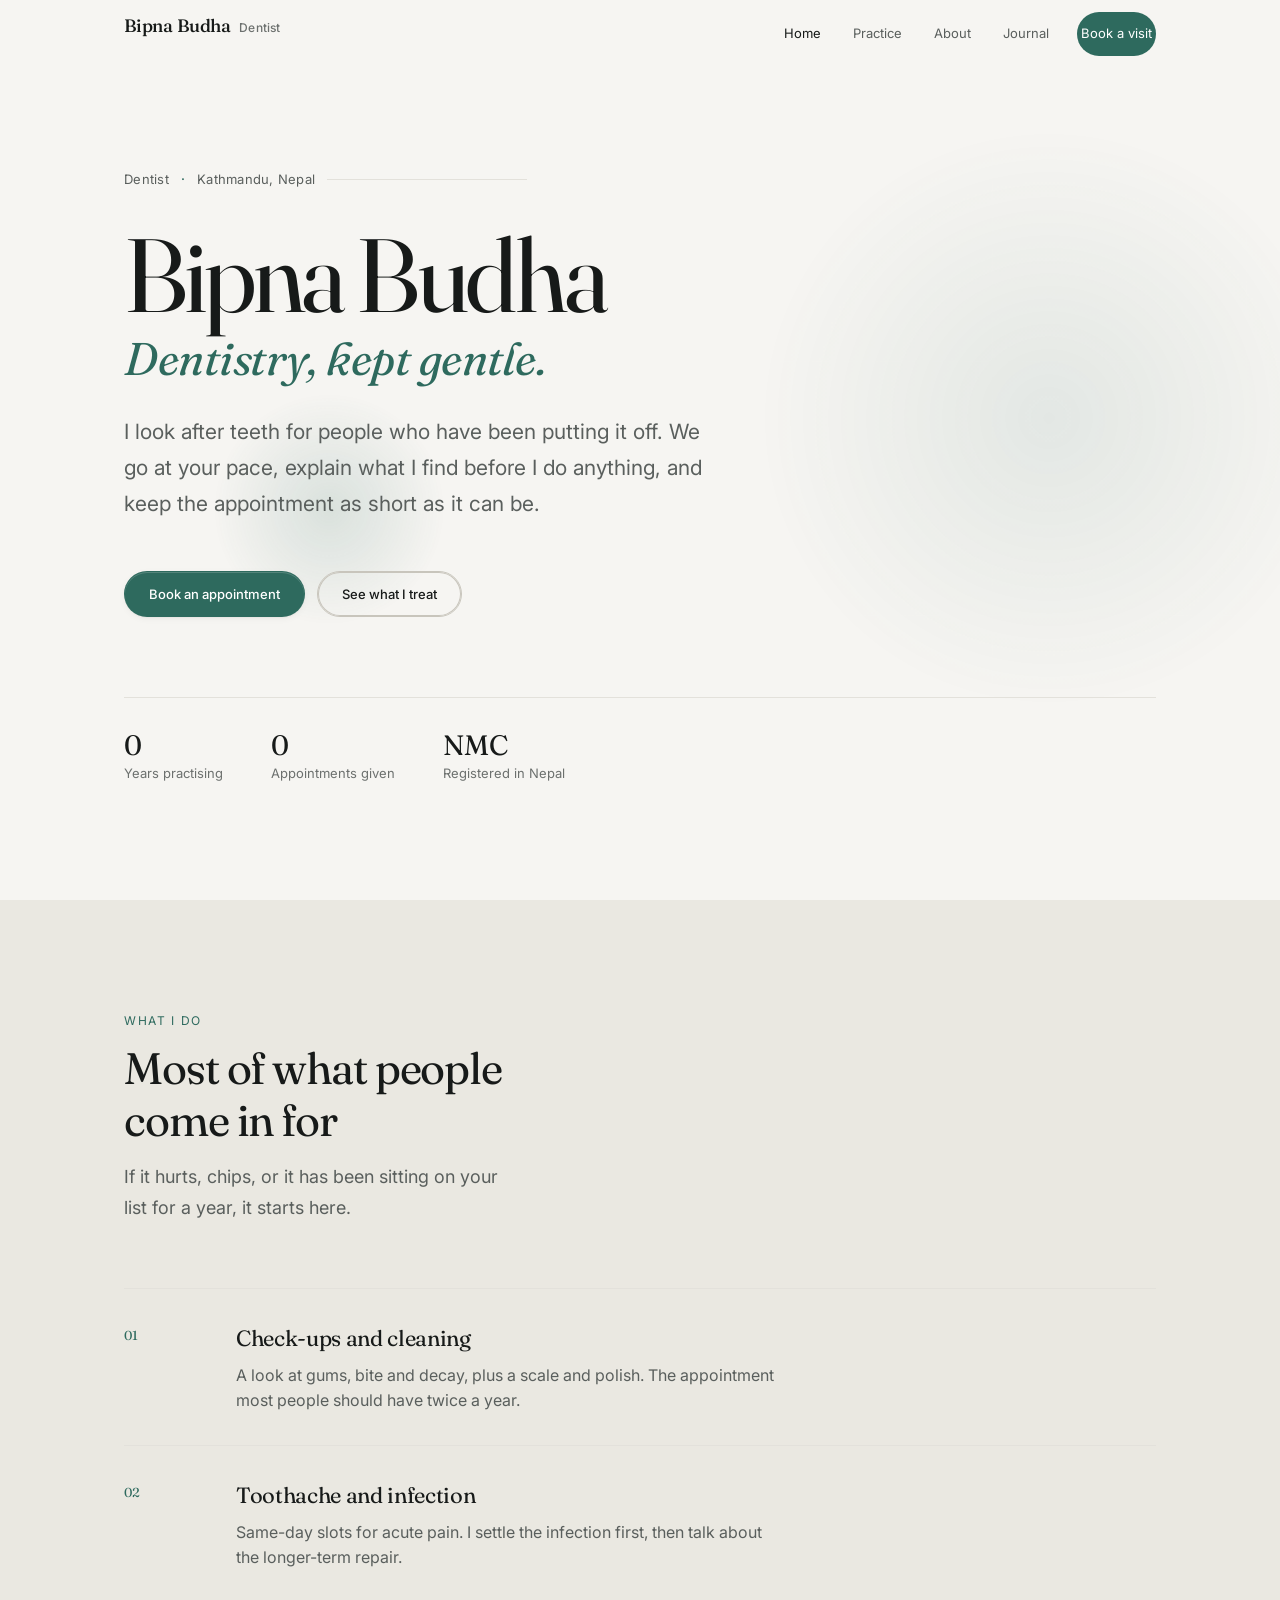
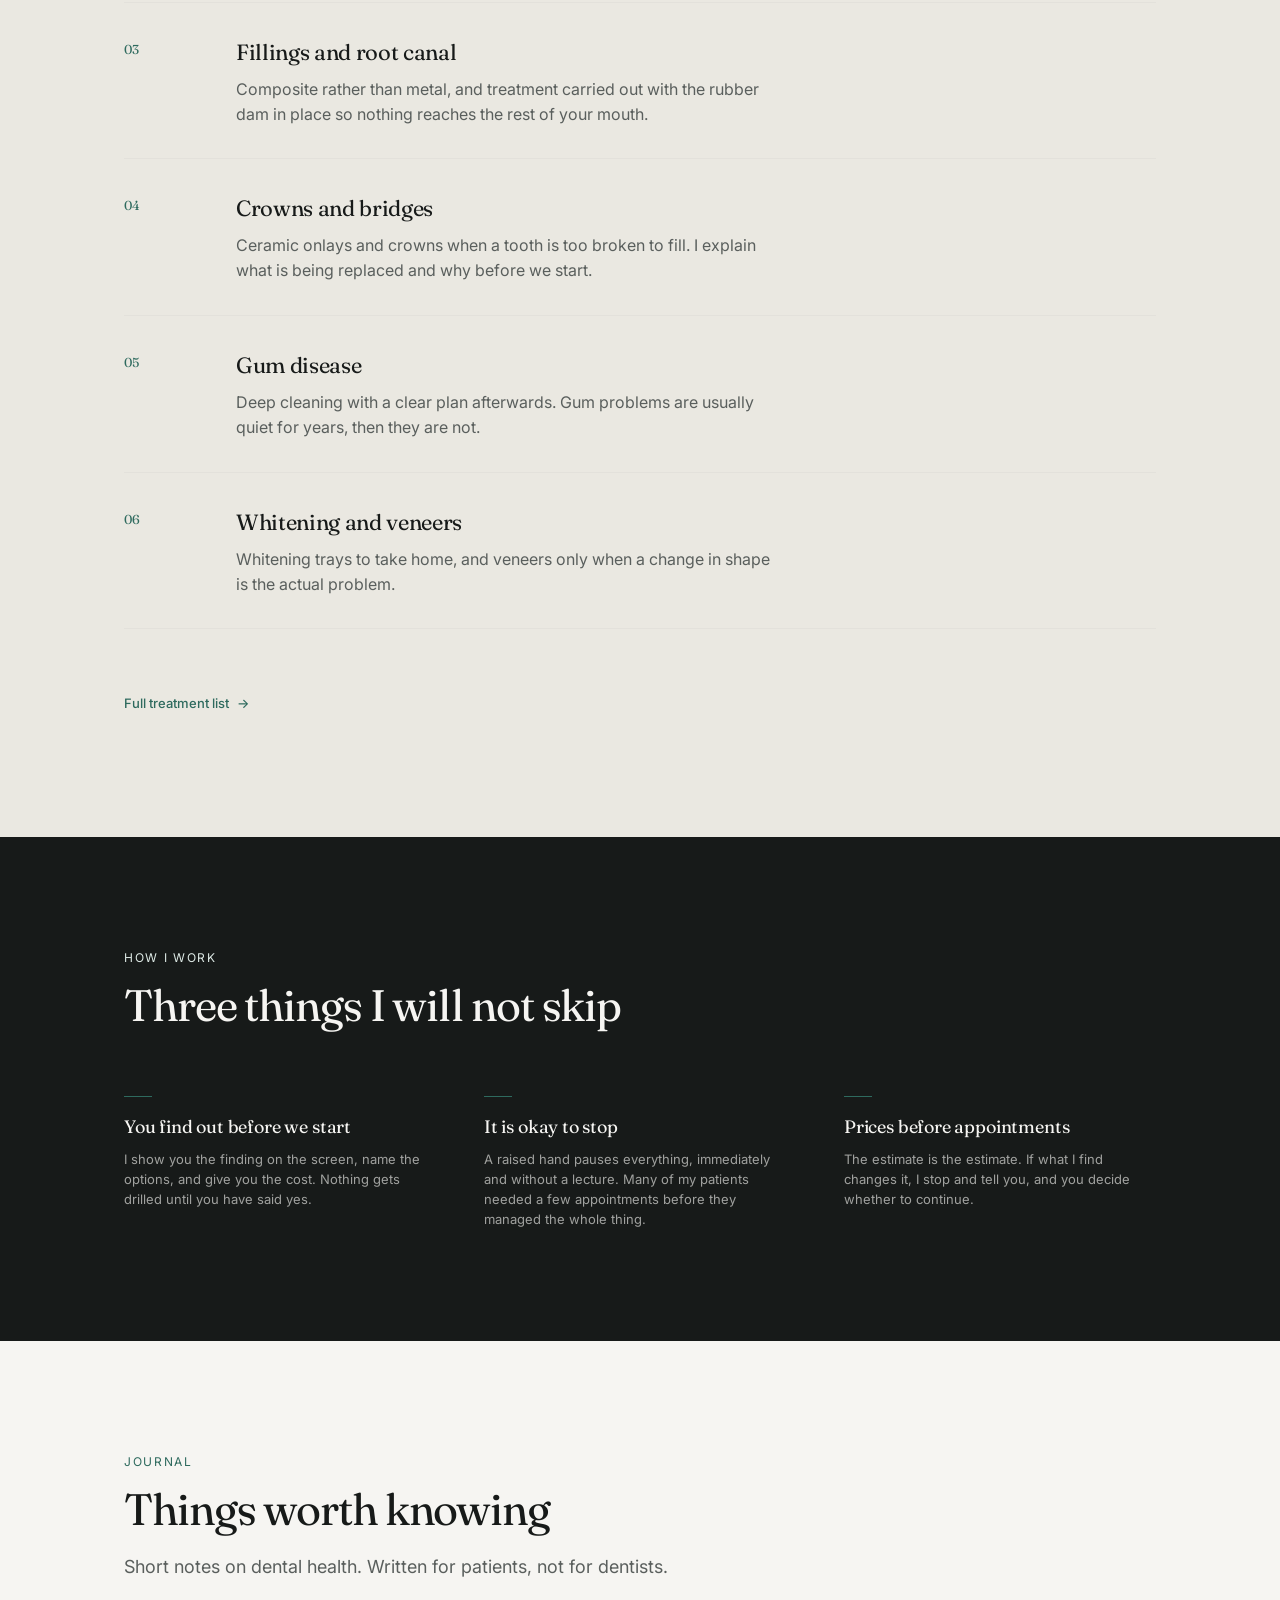
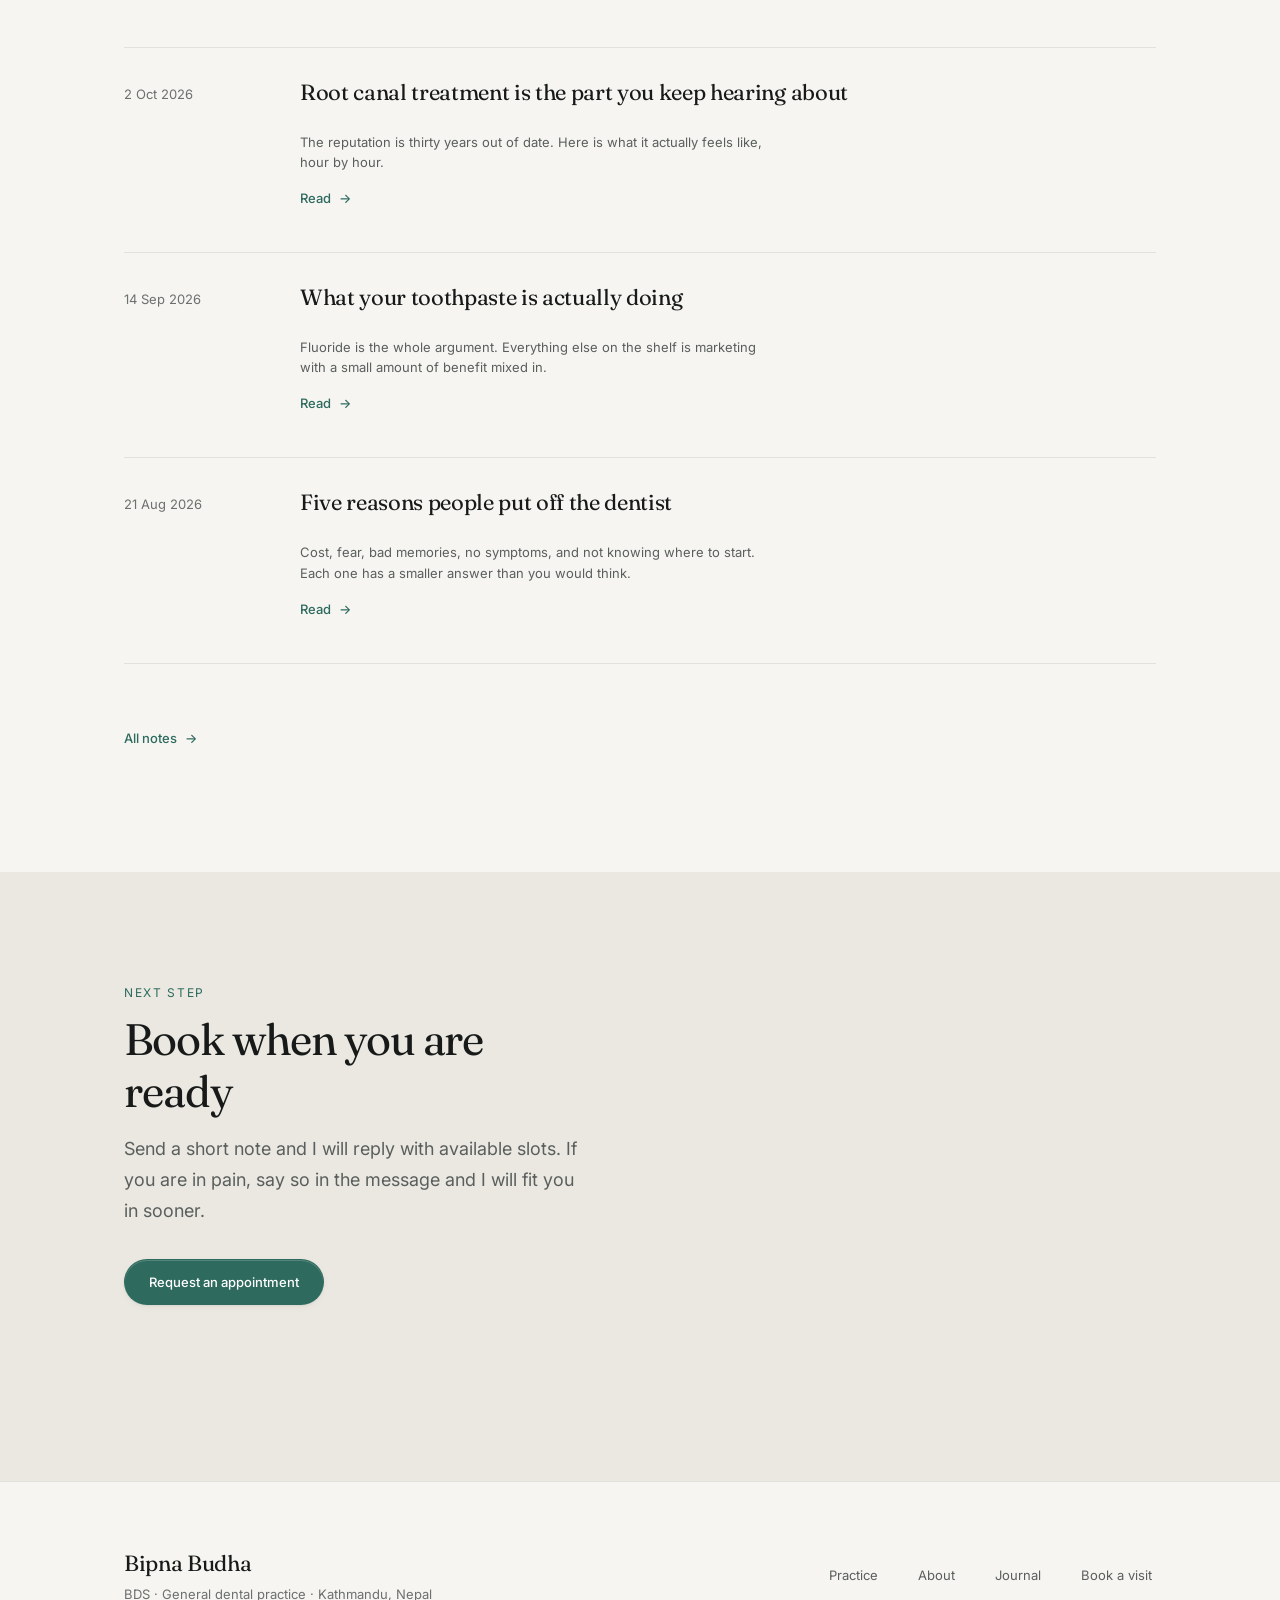
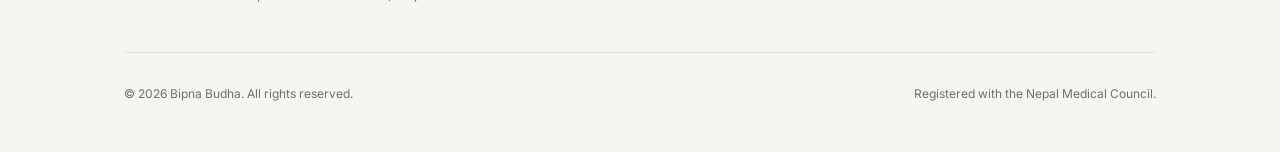
==== commit 0b4655d6: "Add restrained 3D depth: hero parallax layers, card tilt, depth buttons" ====
--- a/index.html
+++ b/index.html
@@ -41,40 +41,47 @@
     <!-- ============ HERO ============ -->
     <section class="hero">
       <div class="hero__light" aria-hidden="true"></div>
-      <div class="shell">
-        <p class="hero__role" data-enter>
-          Dentist <b>·</b> Kathmandu, Nepal
-        </p>
-
-        <h1 class="hero__name" data-enter>
-          Bipna Budha
-          <em>Dentistry, kept gentle.</em>
-        </h1>
-
-        <p class="hero__lede" data-enter>
-          I look after teeth for people who have been putting it off. We go at your pace,
-          explain what I find before I do anything, and keep the appointment as short as it can be.
-        </p>
-
-        <div class="hero__actions" data-enter>
-          <a href="contact.html" class="btn btn--solid">Book an appointment</a>
-          <a href="practice.html" class="btn btn--line">See what I treat</a>
-        </div>
-
-        <dl class="hero__assurance" data-enter>
-          <div class="assurance">
-            <dd class="assurance__value" data-count="9">0</dd>
-            <dt class="assurance__label">Years practising</dt>
-          </div>
-          <div class="assurance">
-            <dd class="assurance__value" data-count="2400">0</dd>
-            <dt class="assurance__label">Appointments given</dt>
-          </div>
-          <div class="assurance">
-            <dd class="assurance__value">NMC</dd>
-            <dt class="assurance__label">Registered in Nepal</dt>
-          </div>
-        </dl>
+      <div class="hero__orb" aria-hidden="true"></div>
+      <div class="shell">
+        <div class="hero__layer hero__layer--3" data-z="36">
+          <p class="hero__role" data-enter>
+            Dentist <b>·</b> Kathmandu, Nepal
+          </p>
+        </div>
+        <div class="hero__layer hero__layer--2" data-z="24">
+          <h1 class="hero__name" data-enter>
+            Bipna Budha
+            <em>Dentistry, kept gentle.</em>
+          </h1>
+        </div>
+        <div class="hero__layer hero__layer--1" data-z="12">
+          <p class="hero__lede" data-enter>
+            I look after teeth for people who have been putting it off. We go at your pace,
+            explain what I find before I do anything, and keep the appointment as short as it can be.
+          </p>
+        </div>
+        <div class="hero__layer hero__layer--1" data-z="12">
+          <div class="hero__actions" data-enter>
+            <a href="contact.html" class="btn btn--solid">Book an appointment</a>
+            <a href="practice.html" class="btn btn--line">See what I treat</a>
+          </div>
+        </div>
+        <div class="hero__layer hero__layer--2" data-z="24">
+          <dl class="hero__assurance" data-enter>
+            <div class="assurance">
+              <dd class="assurance__value" data-count="9">0</dd>
+              <dt class="assurance__label">Years practising</dt>
+            </div>
+            <div class="assurance">
+              <dd class="assurance__value" data-count="2400">0</dd>
+              <dt class="assurance__label">Appointments given</dt>
+            </div>
+            <div class="assurance">
+              <dd class="assurance__value">NMC</dd>
+              <dt class="assurance__label">Registered in Nepal</dt>
+            </div>
+          </dl>
+        </div>
       </div>
     </section>
 
--- a/assets/styles.css
+++ b/assets/styles.css
@@ -79,6 +79,13 @@
   --ease-out:    cubic-bezier(0.16, 1, 0.3, 1);
   --ease-in-out: cubic-bezier(0.65, 0, 0.35, 1);
 
+  /* ---- 3D depth ---- */
+  --perspective: 1200px;
+  --z-shallow:   6px;
+  --z-mid:       14px;
+  --z-deep:      24px;
+  --z-far:       36px;
+
   /* ---- Layout ---- */
   --container: 1080px;
   --prose: 62ch;
@@ -234,7 +241,7 @@
 .masthead.is-open .masthead__toggle span:nth-child(3) { transform: translateY(-9.5px) rotate(-45deg); }
 
 /* =========================================================
-   HERO — calm, slow entrance
+   HERO — calm, slow entrance with 3D depth
    ========================================================= */
 .hero {
   position: relative;
@@ -243,6 +250,8 @@
   align-items: center;
   padding: calc(var(--nav-h) + var(--space-10)) 0 var(--space-12);
   overflow: hidden;
+  perspective: var(--perspective);
+  transform-style: preserve-3d;
 }
 /* one soft pool of light — the only decoration in the hero */
 .hero__light {
@@ -252,7 +261,31 @@
   border-radius: 50%;
   background: radial-gradient(circle, rgba(46,106,94,0.09) 0%, transparent 66%);
   pointer-events: none;
-}
+  transform: translateZ(var(--z-shallow));
+}
+/* floating orb — subtle drift in 3D space */
+.hero__orb {
+  position: absolute;
+  top: 42%; left: 16%;
+  width: 260px; height: 260px;
+  border-radius: 50%;
+  background: radial-gradient(circle, rgba(46,106,94,0.14) 0%, transparent 62%);
+  pointer-events: none;
+  transform: translateZ(var(--z-deep));
+  animation: float var(--dur-calm) var(--ease-in-out) infinite alternate;
+}
+@keyframes float {
+  from { transform: translateZ(var(--z-deep)) translateY(0); }
+  to   { transform: translateZ(var(--z-deep)) translateY(-10px); }
+}
+/* parallax content layers */
+.hero__layer {
+  transform-style: preserve-3d;
+  will-change: transform;
+}
+.hero__layer--1 { transform: translateZ(var(--z-shallow)); }
+.hero__layer--2 { transform: translateZ(var(--z-mid)); }
+.hero__layer--3 { transform: translateZ(var(--z-deep)); }
 
 .hero__role {
   display: flex;
@@ -807,6 +840,75 @@
 .after-head { margin-top: var(--space-6); }
 .eyebrow--inverse { color: var(--accent-quiet); }
 .state--spaced { margin-top: var(--space-8); }
+
+/* =========================================================
+   3D TILT — restrained, pointer-reactive depth
+   ========================================================= */
+.tilt {
+  transform-style: preserve-3d;
+  will-change: transform;
+}
+.tilt__front { transform: translateZ(var(--z-shallow)); }
+.tilt__side { transform: translateZ(calc(var(--z-shallow) * -1)); }
+
+/* Hero 3D buttons */
+.btn {
+  transform-style: preserve-3d;
+}
+.btn--solid {
+  box-shadow: var(--lift-1), inset 0 1px 0 rgba(255,255,255,0.18);
+}
+.btn--solid:hover {
+  transform: translateY(-2px) translateZ(var(--z-mid));
+  box-shadow: var(--lift-3), inset 0 1px 0 rgba(255,255,255,0.22);
+}
+.btn--line {
+  box-shadow: inset 0 0 0 1px var(--line-strong);
+}
+.btn--line:hover {
+  transform: translateY(-2px) translateZ(var(--z-mid));
+  box-shadow: var(--lift-2), inset 0 0 0 1px var(--accent);
+}
+.btn:active { transform: translateY(0) translateZ(0); }
+
+/* Service row depth */
+.service { transform-style: preserve-3d; }
+.service__num { transform: translateZ(var(--z-shallow)); }
+.service__name { transform: translateZ(var(--z-mid)); }
+.service__desc { transform: translateZ(var(--z-deep)); }
+.service:hover {
+  transform: rotateX(2deg) translateZ(var(--z-shallow));
+}
+
+/* Principles depth */
+.principle {
+  transform-style: preserve-3d;
+}
+.principle__mark { transform: translateZ(var(--z-shallow)); }
+.principle h3 { transform: translateZ(var(--z-mid)); }
+.principle p { transform: translateZ(var(--z-deep)); }
+
+/* Journal entry depth */
+.entry {
+  transform-style: preserve-3d;
+}
+.entry__date { transform: translateZ(var(--z-shallow)); }
+.entry__title { transform: translateZ(var(--z-mid)); }
+.entry__excerpt { transform: translateZ(var(--z-deep)); }
+
+/* Form depth */
+.form {
+  transform-style: preserve-3d;
+}
+.field > span { transform: translateZ(var(--z-shallow)); }
+.field input,
+.field select,
+.field textarea { transform: translateZ(var(--z-mid)); }
+.form .btn { transform: translateZ(var(--z-deep)); }
+
+/* About portrait */
+.portrait { transform-style: preserve-3d; }
+.portrait__initials { transform: translateZ(var(--z-deep)); }
 
 /* =========================================================
    RESPONSIVE
